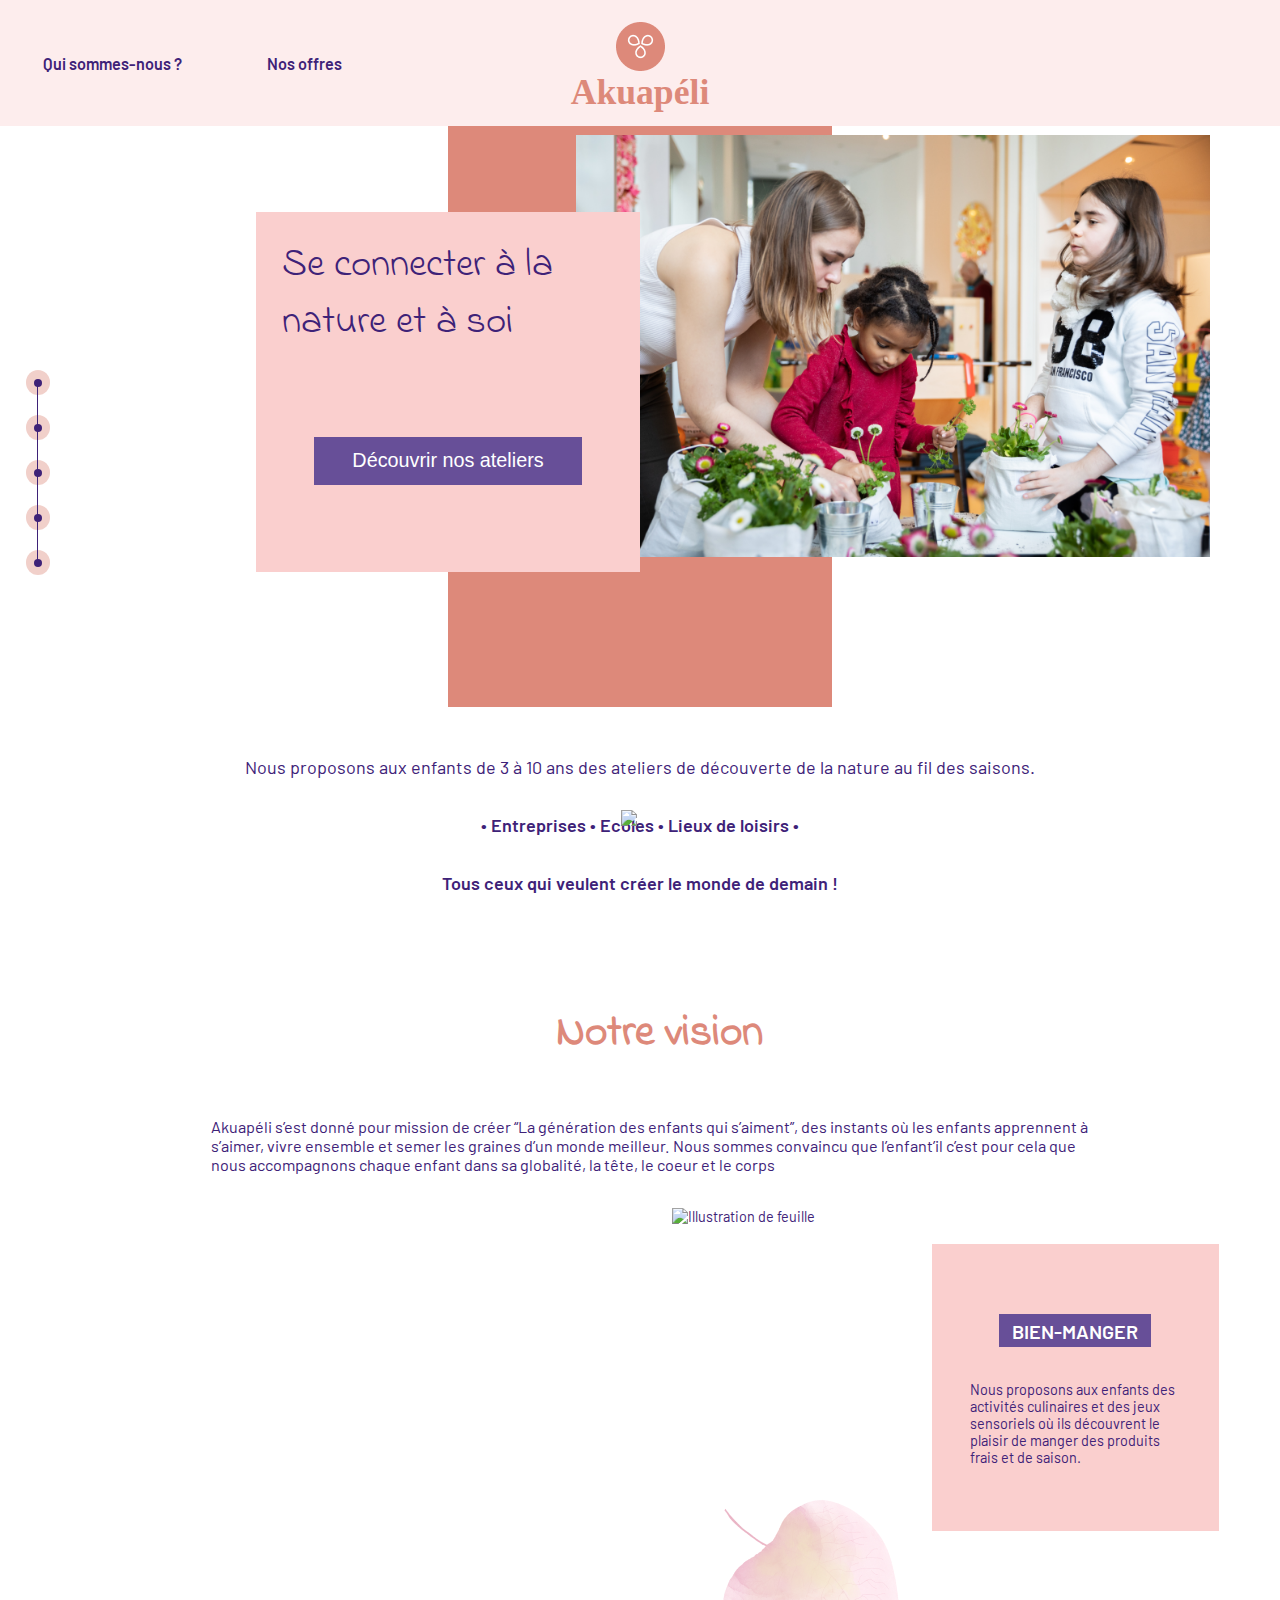
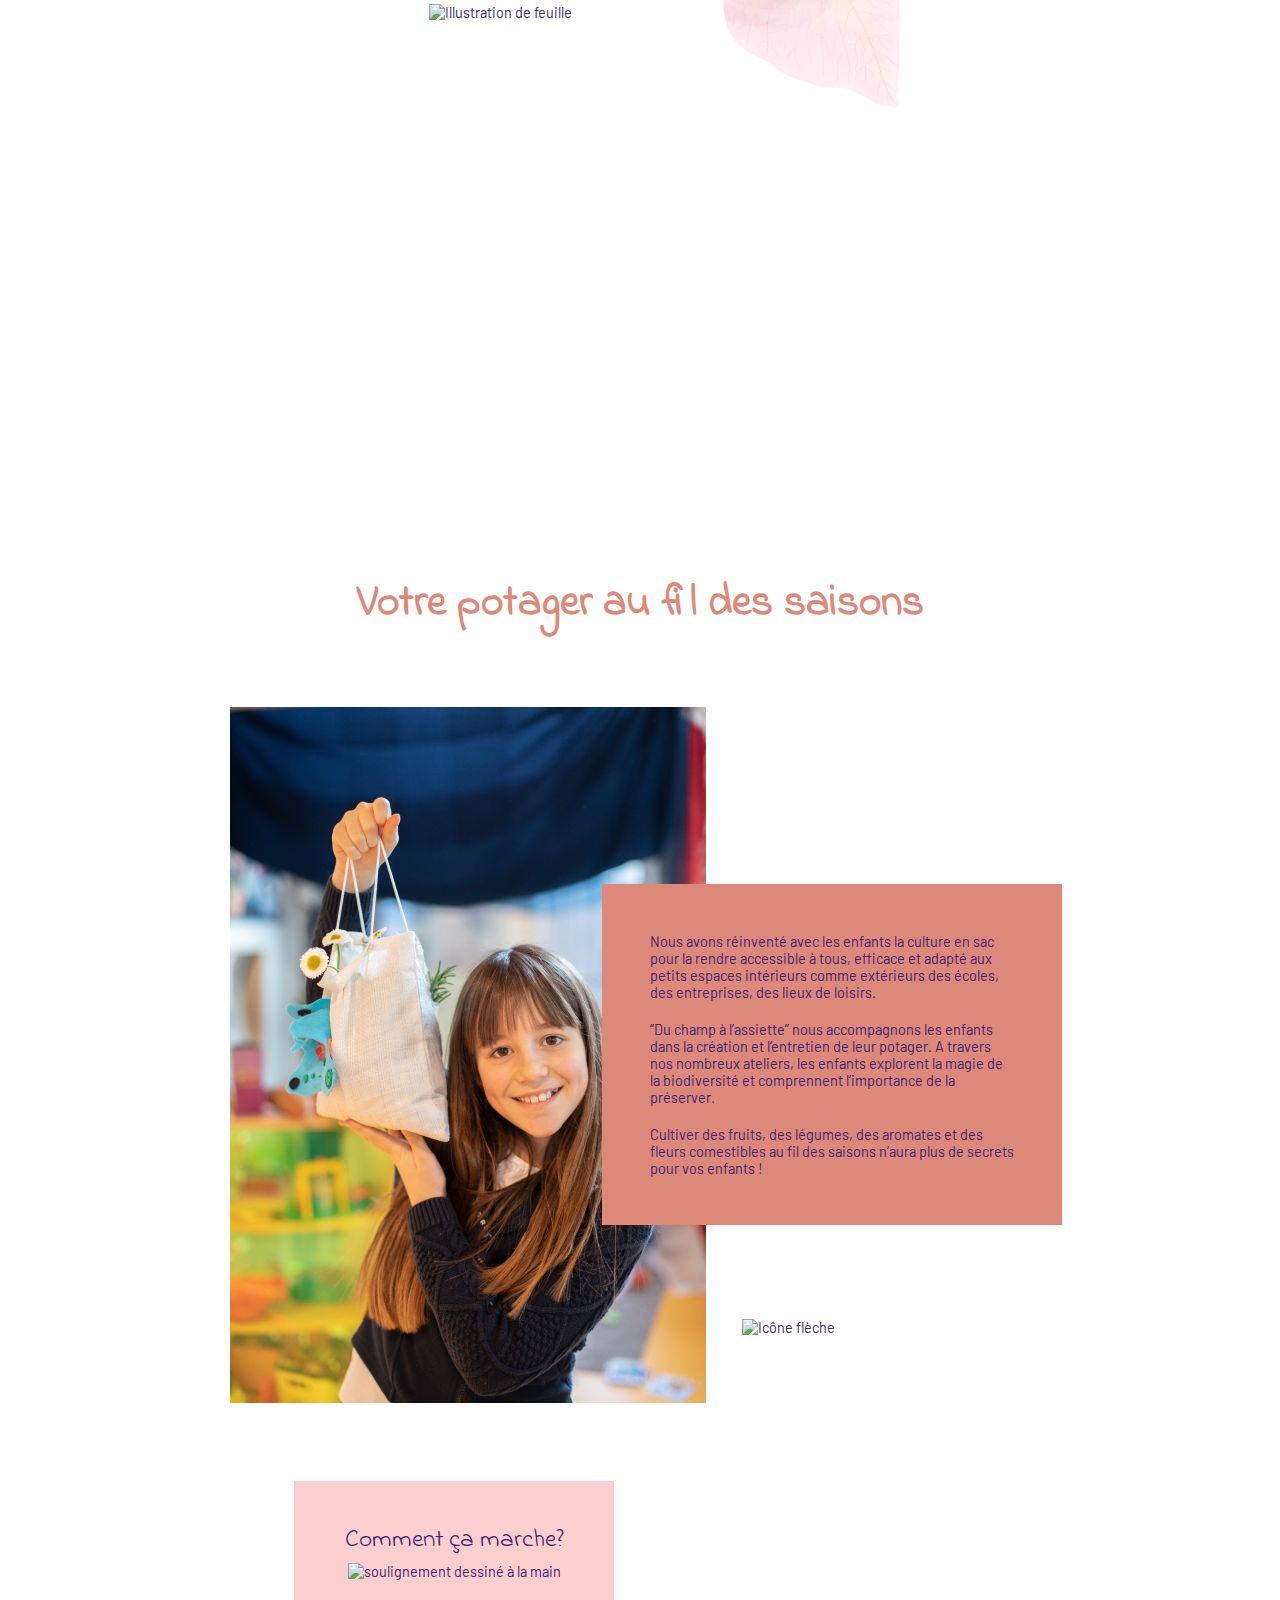
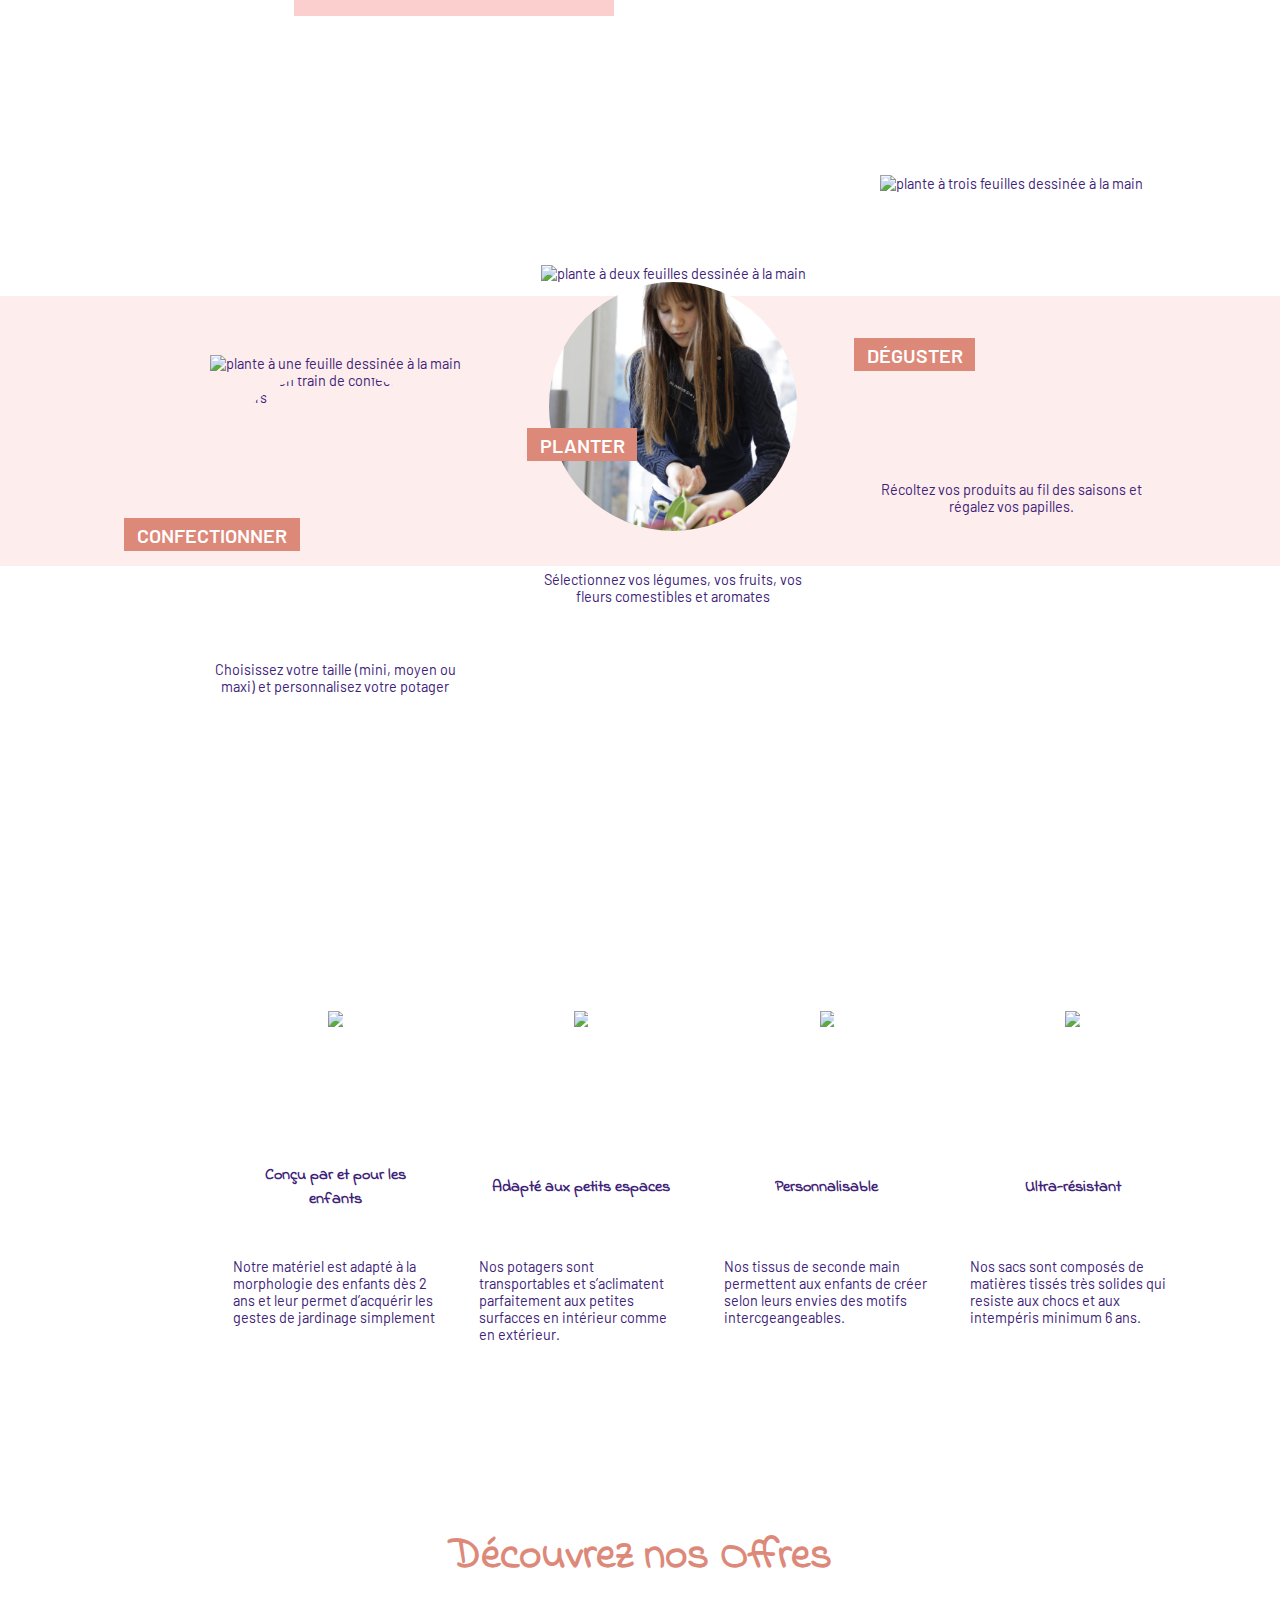
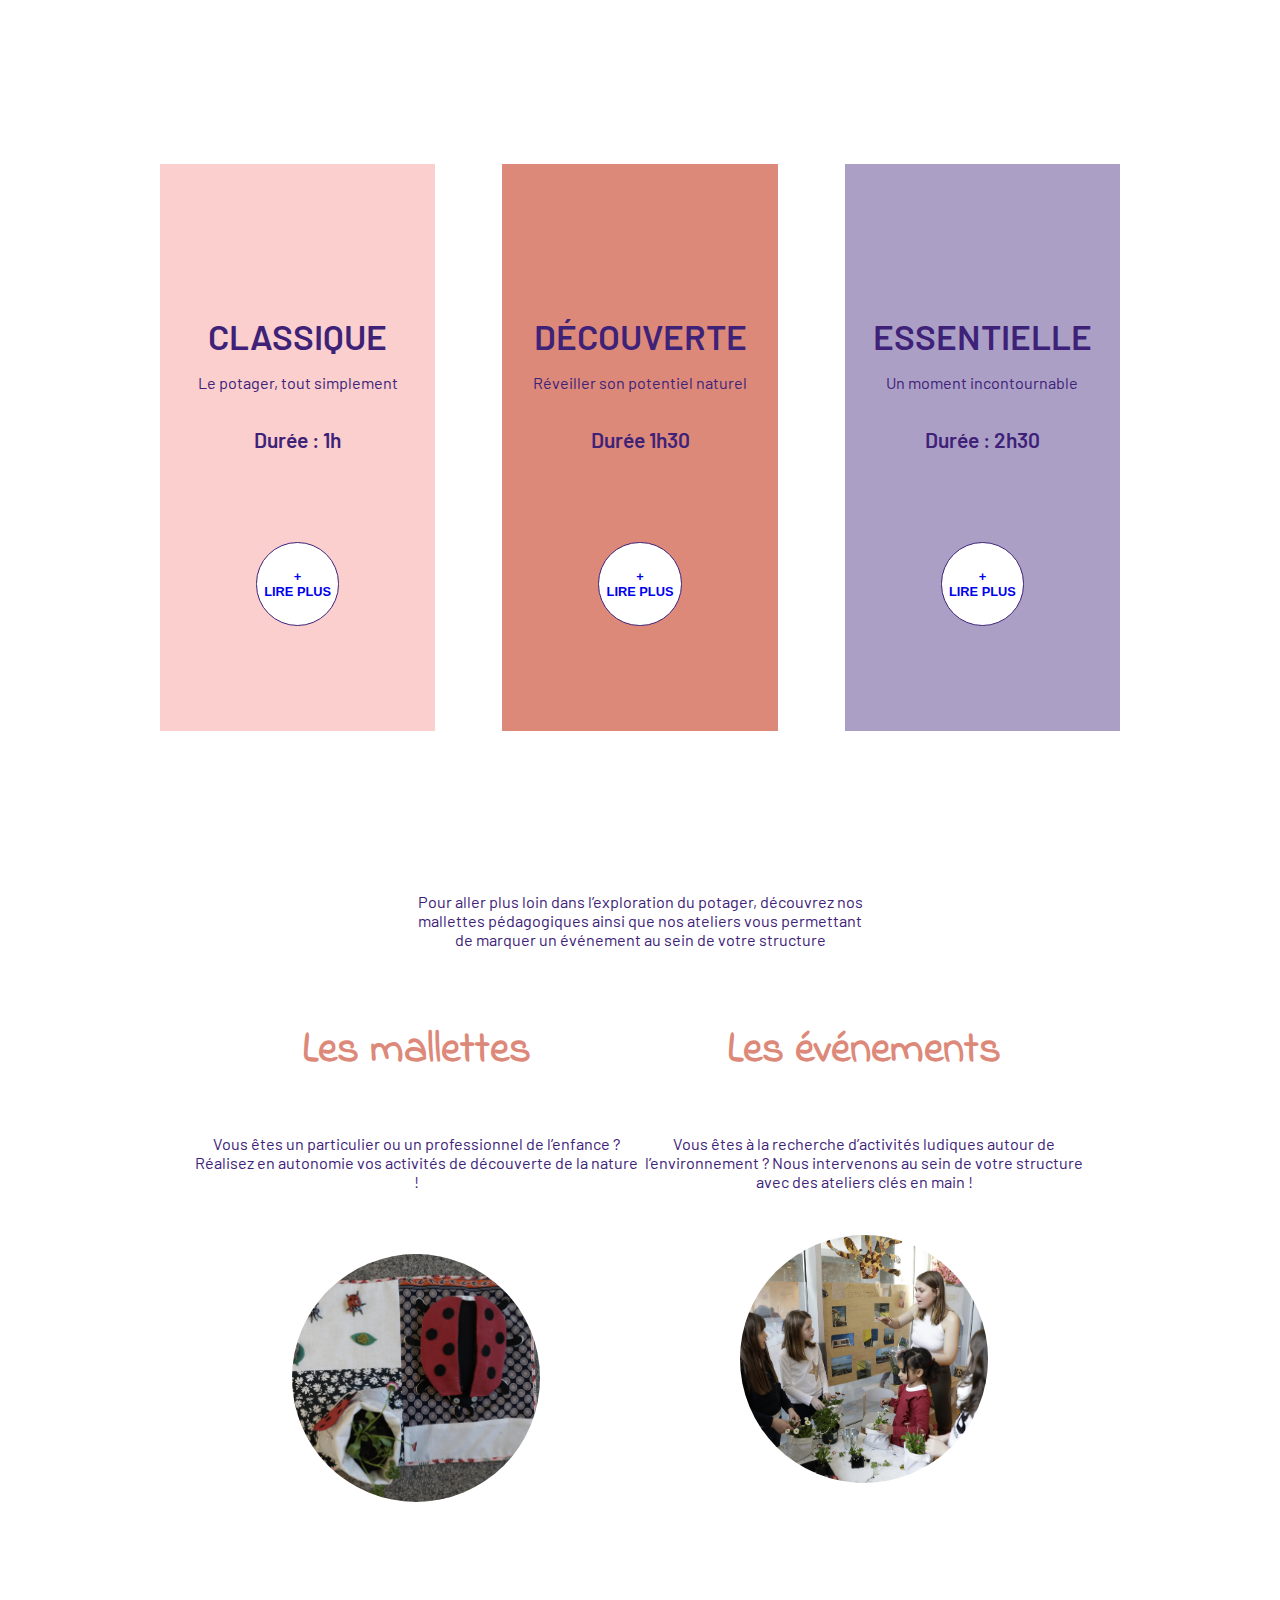
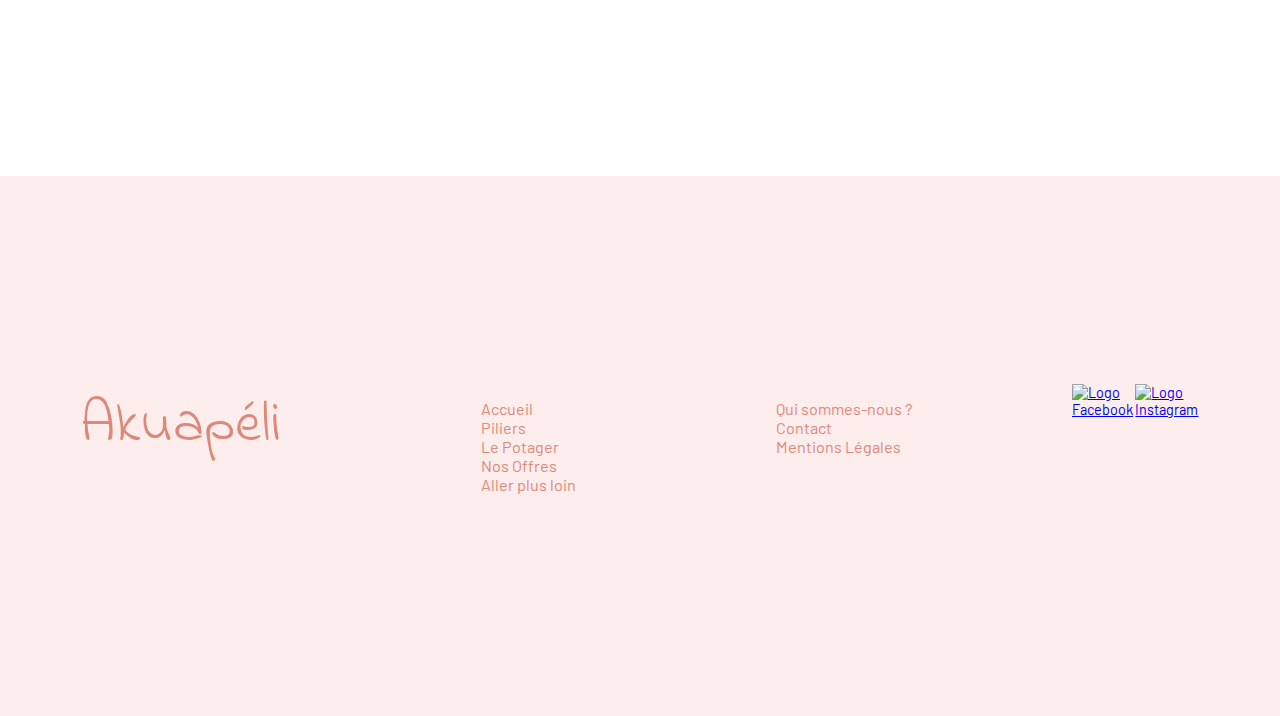
==== index.html @ 9d439585 "Merge branch 'Developpement' of https://github.com/Julie-Brun/Project-Akuapeli into Developpement" ====
<!DOCTYPE html>
<html lang="fr">

<head>
    <meta charset="UTF-8">
    <meta name="viewport" content="width=device-width, initial-scale=1.0">
    <meta http-equiv="X-UA-Compatible" content="ie=edge">
    <link rel="stylesheet" href="public/css/OnePage.css">
    <link rel="stylesheet" href="public/css/Commun.css">
    <link href="https://fonts.googleapis.com/css?family=Barlow:400,400i,500,600,700&display=swap" rel="stylesheet">
    <link href="https://fonts.googleapis.com/css?family=Indie+Flower&display=swap" rel="stylesheet">
    <link href="https://fonts.googleapis.com/css?family=Schoolbell&display=swap" rel="stylesheet">
    <script src="https://ajax.googleapis.com/ajax/libs/jquery/3.4.1/jquery.min.js"></script>
    <script src="public/js/OnePage.js"></script>
    <title>Akuapéli</title>
</head>

<body>


    <!-- SideBar Smartphone-->

    <section id="menuSideBar">
            <img id="burgerSideBar" src="public/img/menu2.png" alt="Menu Burger">
            <nav id="navBurger">
                <a href="QuiSommesNous.html">Qui sommes-nous ?</a>
                <a href="Offres.html">Nos offres</a>
                <!-- <a href="#">Les mallettes</a>
                <a href="#">Les événements</a> -->
            </nav>
    </section>

    <!-- Header Visisble -->

    <header id="headerContainer">
        
        <img id="burgerMenu" src="public/img/menu2.png" alt="Menu Burger">

        <div class="headerSection">
            <a id="lienQuiSommesNous" href="QuiSommesNous.html">Qui sommes-nous ?</a>
            <a id="lienOffres" href="Offres.html">Nos offres</a>
        </div>

        <a id="logo" href="index.html">
            <img id="imageLogo" src="./ressources/images/LogoProvisoire.png" alt="Logo Akuapéli">
            <h1>Akuapéli</h1>
        </a>

        <div class="headerSection">
            <!-- <a id="lienMalettes" class="coming" href="#">Les mallettes</a> -->
            <!-- <a id="lienEvenements" class="coming" href="#">Les évènements</a> -->
        </div>
    </header>

    <!-- Timeline -->

    <nav id="timeline">
        <div class="timelineContainer">
            <a id="section1" class="timelineDot" href="#accueil">
                <span class="centerDot"></span>
            </a>
            <div class="timelineContent">
                <p class="pContent">Akuapéli</p>
            </div>
        </div>
        <div class="timelineContainer">
            <a id="section2" class="timelineDot" href="#piliersSection">
                <span class="centerDot"></span>
            </a>
            <div class="timelineContent">
                <p class="pContent">Notre Vision</p>
            </div>
        </div>
        <div class="timelineContainer">
            <a id="section3" class="timelineDot" href="#potagers">
                <span class="centerDot"></span>
            </a>
            <div class="timelineContent">
                <p class="pContent">Les Potagers</p>
            </div>
        </div>
        <div class="timelineContainer">
            <a id="section4" class="timelineDot" href="#formules">
                <span class="centerDot"></span>
            </a>
            <div class="timelineContent">
                <p class="pContent">Nos Offres</p>
            </div>
        </div>
        <div class="timelineContainer">
            <a id="section5" class="timelineDot" href="#supplement">
                <span class="centerDot"></span>
            </a>
            <div class="timelineContent">
                <p class="pContent">En plus</p>
            </div>
        </div>
    </nav>

    <!-- Scrolldown -->

    <div id="scrolldown">
        <img class="animated infinite pulse slow" src="public/img/down-arrow.png">
    </div>

    <main>

        <!-- Section Accueil -->

        <section id="accueil" class="target">
            <div id="containerPrincipal">
                <div id="boxInfo">
                    <h2>Se connecter à la nature et à soi</h2>
                    <button id="boutonViolet">Découvrir nos ateliers</button>
                </div>
                <div id="blocCouleur"></div>
                <div id="blocPhotoAccueil">
                    <img src="public/img/Accueil.png" alt="Photo d'un atelier avec des enfants">
                </div>
            </div>
            <div id="containerTexte">
                <p>Nous proposons aux enfants de 3 à 10 ans des ateliers de découverte
                    de la nature au fil des saisons.</p>
                <p id="lieux"> • Entreprises • Ecoles • Lieux de loisirs •</p>
                <p id="sentence">Tous ceux qui veulent créer le monde de demain !</p>
            </div>
        </section>

        <!-- Section Les piliers -->

        <section id="piliersSection" class="target">

            <h2> Notre vision</h2>
            <div id="piliersTexte">
                <p>Akuapéli s’est donné pour mission de créer “La génération des enfants qui s’aiment”, des instants où les enfants apprennent à s’aimer, vivre ensemble et semer les graines d’un monde meilleur. Nous sommes convaincu que l’enfant’il c’est pour cela que nous accompagnons chaque enfant dans sa globalité, la tête, le coeur et le corps</p>
            </div>
            <div id="piliersContainer">
                <div id="leftDiv">
                    <div id="explication-bienEtre">
                        <h3>Bien-être</h3>
                        <p>Nous accompagnons chaque enfant à mobiliser ses propres ressources de bien-être
                            à travers la pratique de la philosophie
                            et de la méditation ainsi que par la découverte des émotions.</p>
                    </div>
                    <div id="explication-biodiversité">
                        <h3>Biodiversité</h3>
                        <p>Nous invitons les enfants à devenir les ambassadeurs de la nature en ville;
                            à l’échelle de leur famille, de leur école ou de leur quartier
                            en créant des projets où ils explorent, comprennent et prennent soin du monde vivant.</p>
                    </div>
                </div>

                <div id="centerDiv">
                    <img id="bienManger" src="public/img/leaf bien-manger.png" alt="Illustration de feuille">
                    <img id="bienMangerLight" src="public/img/leaf bien-manger light.png" alt="Illustration de feuille">
                    <img id="bienEtre" src="public/img/leaf bien-être.png" alt="Illustration de feuille">
                    <img id="bienEtreLight" src="public/img/leaf bien-être light.png" alt="Illustration de feuille">
                    <img id="bio" src="public/img/leaf biodiversite.png" alt="Illustration de feuille">
                    <img id="bioLight" src="public/img/biodiversiteLight.png" alt="Illustration de feuille">
                </div>

                <div id="rightDiv">
                    <div id="explication-bienManger">
                        <h3>Bien-manger</h3>
                        <p>Nous proposons aux enfants des activités culinaires
                            et des jeux sensoriels où ils découvrent le plaisir
                            de manger des produits frais et de saison.</p>
                    </div>
                </div>
            </div>

            <!-- Section Piliers Responsive  -->

            <div id="piliersContainerResponsive">
                <div id="bienEtreResponsive">
                    <div class="leafContainer">
                        <img id="image-bienEtreResponsive" src="public/img/leaf-droite.png"
                            alt="Illustration de feuille">
                        <img id="image-bienEtreLightResponsive" src="public/img/leaf-droite-light.png"
                            alt="Illustration de feuille">
                    </div>
                    <div class="explicationPiliers">
                        <h3>Bien-être</h3>
                        <p>Nous accompagnons chaque enfant à mobiliser ses propres ressources de bien-être
                            à travers la pratique de la philosophie
                            et de la méditation ainsi que par la découverte des émotions.</p>
                    </div>
                </div>
                <div id="bienMangerResponsive">
                    <div class="explicationPiliers">
                        <h3>Bien-manger</h3>
                        <p>Nous proposons aux enfants des activités culinaires
                            et des jeux sensoriels où ils découvrent le plaisir
                            de manger des produits frais et de saison.</p>
                    </div>
                    <div class="leafContainer">
                        <img id="image-bienMangerResponsive" src="public/img/leaf-gauche.png"
                            alt="Illustration de feuille">
                        <img id="image-bienMangerLightResponsive" src="public/img/leaf-gauche-light.png"
                            alt="Illustration de feuille">
                    </div>
                </div>
                <div id="biodiversiteResponsive">
                    <div class="leafContainer">
                        <img id="image-bioResponsive" src="public/img/leaf-droite.png" alt="Illustration de feuille">
                        <img id="image-bioLightResponsive" src="public/img/leaf-droite-light.png"
                            alt="Illustration de feuille">
                    </div>
                    <div class="explicationPiliers">
                        <h3>Biodiversité</h3>
                        <p>Nous invitons les enfants à devenir les ambassadeurs de la nature en ville;
                            à l’échelle de leur famille, de leur école ou de leur quartier
                            en créant des projets où ils explorent, comprennent et prennent soin du monde vivant.</p>
                    </div>
                </div>
            </div>
        </section>

        <!-- Section Potagers -->

        <section id="potagers" class="target">
            <section id="quoi">
            <h2>Votre potager au fil des saisons</h2>
            <div id="potagersContent">
                <div class="potagersBox">
                    <img src="public/img/enfants&potagers.png" alt="enfants au potager" id="enfantsaupotager">
                    <div id="potagersText">
                        <p>Nous avons réinventé avec les enfants la culture en sac pour la rendre accessible à tous, efficace et adapté aux petits espaces intérieurs comme extérieurs des écoles, des entreprises, des lieux de loisirs.</p>
                        <p>“Du champ à l’assiette” nous accompagnons les enfants dans la création et l’entretien de leur potager.  A travers nos nombreux ateliers, les enfants explorent la magie de la biodiversité et comprennent l’importance de la préserver.</p>
                        <p>Cultiver des fruits, des légumes, des aromates et des fleurs comestibles au fil des saisons n’aura plus de secrets pour vos enfants !</p>
                    </div>
                </div>
                <div class="potagersBox" id="potagersBoxSize">
                    <div class="questionBox" id="commentBox">
                        <p>Comment ça marche?</p>
                        <img src="public/img/gribouillis.png" alt="soulignement dessiné à la main" id="gribouillis">
                    </div>
                    <img src="public/img/flèche.png" id="potagersArrow" alt="Icône flèche">
                </div>
            </div>
        </section>

        <!-- Section Potagers - Comment ça marche? -->

        <section id="comment">
            <div id="pinkBlock"></div>
            <div id="commentçamarche">
                <div class="commentStep" id="step1">
                    <img src="public/img/Plante1.png" alt="plante à une feuille dessinée à la main" class="commentPlant"
                        id="plant1">
                    <h3>confectionner</h3>
                    <img src="public/img/confectionner.jpg" alt="enfants en train de confectionner les potagers"
                        class="commentImg">
                    <p>Choisissez votre taille (mini, moyen ou maxi) et personnalisez votre potager </p>
                </div>
                <div class="commentStep" id="step2">
                    <img src="public/img/Plante2.png" alt="plante à deux feuilles dessinée à la main"
                        class="commentPlant" id="plant2">
                    <h3>planter</h3>
                    <img src="public/img/planter2.jpg" alt="enfants en train de planter dans le potager"
                        class="commentImg">
                    <p>Sélectionnez vos légumes, vos fruits, vos fleurs comestibles et aromates</p>
                </div>
                <div class="commentStep" id="step3">
                    <img src="public/img/Plante3.png" alt="plante à trois feuilles dessinée à la main"
                        class="commentPlant" id="plant3">
                    <h3>déguster</h3>
                    <img src="public/img/deguster.jpg" alt="enfants" class="commentImg">
                    <p>Récoltez vos produits au fil des saisons et régalez vos papilles.</p>
                </div>
            </div>
        </section>

        <!-- Section Potagers - Icônes -->

        <section id="icones">
            <div id="iconeBloc">
            <div class="iconeBox">
                <div class="iconeImg">
                    <img src="public/img/enfantparent.png">
                </div>
                <div class="iconeTitle">
                    <h4>Conçu par et pour les enfants</h4>
                </div>
                <div class="iconeParagraph">
                    <p>Notre matériel est adapté à la morphologie des enfants dès 2 ans et leur permet d’acquérir les gestes de jardinage simplement</p>
                </div>
            </div>
            <div class="iconeBox">
                <div class="iconeImg">
                    <img src="public/img/adaptable.png">
                </div>
                <div class="iconeTitle" id="adapteIcone">
                    <h4>Adapté aux petits espaces</h4>
                </div>
                <div class="iconeParagraph">
                    <p> Nos potagers sont transportables et s’aclimatent parfaitement aux petites surfacces en intérieur comme en extérieur.</p>
                </div>
            </div>
                <div class="iconeBox">
                    <div class="iconeImg">
                        <img src="public/img/personnalisable.png">
                    </div>
                <div class="iconeTitle" id="personnalisableIcone">
                    <h4>Personnalisable</h4>
                </div>
                <div class="iconeParagraph">
                    <p>Nos tissus de seconde main permettent aux enfants de créer selon leurs envies des motifs intercgeangeables.</p>
                </div>
            </div>
            <div class="iconeBox">
                <div class="iconeImg">
                    <img src="public/img/transportable.png">
                </div>
                <div class="iconeTitle">
                    <h4>Ultra-résistant</h4>
                </div>
                <div class="iconeParagraph">
                    <p>Nos sacs sont composés de matières tissés très solides qui resiste aux chocs et aux intempéris minimum 6 ans.</p>
                </div>
            </div>
            </div>
        </section>
    </section>

        <!-- Section Formules -->


        <section id="formules" class="target">
            <h2 id="formulesTitle">Découvrez nos Offres</h2>   
            <div id="formulesBloc">
                <div id="offres">
                    <div id="classique">
                        <div class="formuleText">
                            <h3>Classique</h3>
                            <p>Le potager, tout simplement</p>
                            <p class="hour">Durée : 1h</p>
                        </div>
                        <button class="lirePlus">
                            <a href="Offres.html">
                                <p class="plus">+</p>
                                <p>LIRE PLUS</p>
                            </a>
                        </button>
                    </div>
                    <div id="decouverte">
                        <div class="formuleText">
                            <h3>Découverte</h3>
                            <p>Réveiller son potentiel naturel</p>
                            <p class="hour">Durée 1h30</p>
                        </div>
                        <button class="lirePlus">
                            <a href="Offres.html#ancreDecouverte">
                                <p class="plus">+</p>
                                <p>LIRE PLUS</p>
                            </a>
                        </button>
                    </div>
                    <div id="essentielle">
                        <div class="formuleText">
                            <h3>Essentielle</h3>
                            <p>Un moment incontournable</p>
                            <p class="hour"> Durée : 2h30</p>
                        </div>
                        <button class="lirePlus">
                            <a href="Offres.html#ancreEssentielle">
                                <p class="plus">+</p>
                                <p>LIRE PLUS</p>
                            </a>
                        </button>
                    </div>
                </div>
            </div>
        </section>

        <!-- Section Suppléments -->

        <section id="supplement" class="target">
            <p class="supplementParagraph">Pour aller plus loin dans l’exploration du potager,
                découvrez nos mallettes pédagogiques ainsi que nos ateliers 
                vous permettant de marquer un événement au sein de votre structure</p>    
            <section id="sectionSupplement">      
                    <div id="containerMallette">
                        <h2>Les mallettes</h2>
                        <p class="supplementParagraph">Vous êtes un particulier ou un professionnel de l’enfance ? Réalisez en autonomie vos activités de découverte de la nature ! 
                        </br>
                        </br>
                        </p>
                        <div id="imageMallette">
                            <img src="public/img/Jeux.jpg" alt="Photographie d'enfants dans la nature">
                            <!-- <button class="lirePlus">
                                    <p class="plus">+</p>
                                    <p>LIRE PLUS</p>
                            </button> -->
                        </div>
                    </div>    
                    <div id="containerEvenements">
                        <h2>Les événements</h2>
                        <p class="supplementParagraph">Vous êtes à la recherche d’activités ludiques autour de l’environnement  ? 
                            Nous intervenons au sein de votre structure avec des ateliers clés en main !
                        </p>
                        <div id="imageEvenement">
                            <img src="public/img/Atelier.jpg" alt="Photographie d'enfants jouant avec une carte du monde">
                            <!-- <button class="lirePlus">
                                    <p class="plus">+</p>
                                    <p>LIRE PLUS</p>
                            </button> -->
                        </div>
                    </div>
            </section>
        </section>

    </main>

    <!-- Footer -->

    <footer id="footerContainer">
        <!-- <div id="newsletter">
            <p>Notre newsletter, pour suivre tous nos ateliers !</p>
            <form id="newsletterForm" action="#">
                <div id="input">
                    <input type="text" placeholder="Votre email">
                    <button id="boutonViolet">S'inscrire</button>
                </div>
                <div id="checkbox">
                    <input type="checkbox" name="#" id="conditions">
                    <label for="conditions">Notre newsletter, pour suivre tous nos ateliers !</label>
                </div>
            </form>
        </div> -->

        <div id="infosFooter">
            <p>Akuapéli</p>

            <ul id="arbo">
                <li><a href="#">Accueil</a></li>
                <li><a href="#">Piliers</a></li>
                <li><a href="#">Le Potager</a></li>
                <li><a href="#">Nos Offres</a></li>
                <li><a href="#">Aller plus loin</a></li>
            </ul>

            <ul id="etc">
                <!-- Changement -->
                <li><a href="QuiSommesNous.html">Qui sommes-nous ?</a></li>
                <li><a href="#">Contact</a></li>
                <li><a href="#">Mentions Légales</a></li>
            </ul>

            <div id="socialNetworks">
                <a href="#"><img src="public/img/FB.png" alt="Logo Facebook"></a>
                <a href="#"><img src="public/img/Insta.png" alt="Logo Instagram"></a>
            </div>
        </div>
    </footer>
    
</body>

</html>
---- public/css/OnePage.css ----
/* Timeline */

#timeline {
    width: 10%;
    height: 25%;
    position: fixed;
    top: 40%;
    left: 2%;
    z-index: 10;
}

#timeline::after {
    content: '';
    position: absolute;
    width: 1px;
    background: #3E2278;
    top: 10%;
    bottom: 10%;
    left: 9%;
    z-index: 5;
}

#timeline .timelineContainer {
    position: relative;
    background-color: inherit;
    width: 100%;
    height: 20%;
    display: flex;
    justify-content: center;
    align-items: center;
}

#timeline .timelineContainer .timelineDot {
    width: 25px;
    height: 25px;
    display: flex;
    justify-content: center;
    align-items: center;
    background: rgb(221, 137, 122, 0.4);
    transition: background 0.5s ease;
    box-shadow: #ffffff 0px 0px 0px 2px;
    border-radius: 50%;
    z-index: 2;
    cursor: pointer;
}

#timeline .timelineContainer .timelineDot:hover {
    background: rgba(221, 137, 122, 1);
    transition: background 0.5s ease;
}

#timeline .timelineContainer .timelineDot.activeDot {
    background: rgba(221, 137, 122, 1);
}

#timeline .timelineContainer .timelineDot .centerDot {
    width: 8px;
    height: 8px;
    background: #3E2278;
    border-radius: 50%;
    z-index: 3;
}

#timeline .timelineContainer .timelineContent {
    width: 75%;
    height: 50%;
    display: flex;
    justify-content: flex-start;
    align-items: center;
    font-weight: 500;
    padding: 0 0 0 7%;
    margin: 0;
}

#timeline .timelineContainer .timelineContent .pContent {
    font-size: 0.8em;
    opacity: 0;
    transition: opacity 0.3s ease;
    text-shadow: 1px 1px 0px rgba(255, 255, 255, 1)
}

#timeline .timelineContainer .timelineContent .pContent.activeContent {
    opacity: 1;
    transition: opacity 0.3s ease;
    text-shadow: 1px 1px 0px rgba(255, 255, 255, 1)
}

#timeline .timelineContainer .timelineContent .pContent.stayContent {
    opacity: 1;
    text-shadow: 1px 1px 0px rgba(255, 255, 255, 1)
}

/* Responsive Timeline */

@media screen and (max-width: 1024px){
    #timeline::after {
        left: 8%;
    }
}

@media screen and (max-width: 768px){
    #timeline::after {
        left: 8%;
    }
}

@media screen and (max-width: 414px){
    #timeline {
        display: none;
    }
}

@media screen and (max-width: 320px){
    #timeline {
        display: none;
    }
}

/* Scrolldown */

#scrolldown{
    display: flex;
    flex-direction: column;
    justify-content: center;
    align-items: center;
    position: fixed;
    z-index: 14; 
    top: 90vh;
    opacity: 1;
    transition: opacity 1s;
}

#scrolldown img{
    width: 3vw;
    height: 3w;
}

@-webkit-keyframes pulse {
    from {
    -webkit-transform: scale3d(1, 1, 1);
    transform: scale3d(1, 1, 1);
    }

    50% {
    -webkit-transform: scale3d(1.05, 1.05, 1.05);
    transform: scale3d(1.05, 1.05, 1.05);
    }

    to {
    -webkit-transform: scale3d(1, 1, 1);
    transform: scale3d(1, 1, 1);
    }
}

@keyframes pulse {
    from {
    -webkit-transform: scale3d(1, 1, 1);
    transform: scale3d(1, 1, 1);
    }

    50% {
    -webkit-transform: scale3d(1.05, 1.05, 1.05);
    transform: scale3d(1.05, 1.05, 1.05);
    }

    to {
    -webkit-transform: scale3d(1, 1, 1);
    transform: scale3d(1, 1, 1);
    }
}

.pulse {
    -webkit-animation-name: pulse;
    animation-name: pulse;
}

.animated {
    -webkit-animation-duration: 1s;
    animation-duration: 1s;
    -webkit-animation-fill-mode: both;
    animation-fill-mode: both;
}

.animated.slow {
    -webkit-animation-duration: 2s;
    animation-duration: 2s;
}

.animated.infinite {
    -webkit-animation-iteration-count: infinite;
    animation-iteration-count: infinite;
}

@media screen and (max-width: 414px){
    #scrolldown {
        display: none;
    }
}

/* Partie Accueil */

#accueil{
    width: 100%;
    display: flex;
    flex-direction: column;
    align-items: center;
}

#containerPrincipal{
    width: 100%;
    min-height: 70vh;
    display: flex;
    justify-content: center;
    position: relative;
    margin: 24vh 0 0 0;
}

#blocCouleur{
    background-color: #DD897A;
    width: 30vw;
    height: 70vh;
    position: absolute;
    top: -3.5vh;
}

#blocPhotoAccueil{
    position: absolute;
    left: 45vw;
}

#blocPhotoAccueil img{
    z-index: 1;
    width: 100%;
    height:100%;
    object-fit: cover;
}

#boxInfo{
    width: 30vw;
    height: 40vh;
    display: flex;
    flex-direction: column;
    align-items: center;
    background-color: #FACFCE; 
    position: absolute;
    right: 50vw;
    top: 11.5vh;
    z-index: 2;
}

#boxInfo h2{
    color: #3E2278;
    font-weight: 500;
    padding: 2vw;
    font-size: 3em;
}

#boxInfo #boutonViolet{
    font-size: 1.375em;
}

#containerTexte{
    display: flex;
    flex-direction: column;
    align-items: center;
    font-size: 1.25em; 
}

#containerTexte #lieux{
    font-weight: 600;
}

#containerTexte #sentence{
    font-weight: 600;
}

/* Responsive Partie Accueil */

@media screen and (max-width: 1366px){

    #containerPrincipal{
        margin-top: 12vh;
    }

    #blocPhotoAccueil{
        top: 3.5vh;
    }

    #blocPhotoAccueil img{
        width: 90%;
        height:90%;
    }

    #boxInfo #boutonViolet{
        position: absolute;
        top: 25vh;
    }
}

@media screen and (max-width: 1280px){

    #boxInfo h2{
        font-size: 2.7em;
    }

    #blocPhotoAccueil{
        top: 3vh;
    }
}

@media screen and (max-width: 1024px){

    #containerPrincipal{
        min-height: 35vh;
        margin-top: 28vh;
    }

    #blocCouleur{
        background-color: #DD897A;
        width: 100%;
        height: 30vh;
    }

    #boxInfo{
        width: 42vw;
        height: 18vh;
        right: 30vw;
        top: 14vh;
    }

    #boxInfo h2{
        margin-left: 4vw;
        font-size: 3.5em; 
    }

    #blocPhotoAccueil{
        left: 17vw;
        top: -12vh;
    }

    #boxInfo #boutonViolet{
        position: absolute;
        top: 12vh;
        font-size: 2em; 
    }

    #containerTexte{
        font-size: 1.7em; 
    }
}

@media screen and (max-width: 768px){
    #blocPhotoAccueil{
        left: 16vw; 
    }

    #blocPhotoAccueil img{
        width: 80%;
        height:80%;
    }
}

@media screen and (max-width: 414px){
    
    #boxInfo{
        width: 50vw;
        height: 20vh;
        right: 26vw;
        top: 14vh;
    }

    #blocPhotoAccueil img{
        width: 90%;
        height: 90%;
    }

    #blocPhotoAccueil{
        left: 10vw; 
        top: -10vh;
    }

    #boxInfo h2{
        font-size: 5em; 
    }

    #boxInfo #boutonViolet{
        top: 13vh; 
        padding: 2vw;
        font-size: 3em; 
    }

    #containerTexte{
        font-size: 3em; 
        margin-top: 2vw; 
        text-align: center; 
        padding: 1vw; 
    }
}

@media screen and (max-width: 320px){
    #boxInfo{
        width: 60vw;
        height: 25vh;
        right: 20vw;
        top: 14vh;
    }

    #blocPhotoAccueil{ 
        left: 10vw; 
    }

    #boxInfo h2{
        font-size: 6em; 
    }

    #boxInfo #boutonViolet{
        top: 15vh; 
        padding: 2vw;
        font-size: 4em; 
    }

    #containerTexte{
        font-size: 3.5em; 
        margin-top: 10vw; 
    }
}

  /* Section Piliers */

#piliersSection{
    width: 100%;
    height: 100vh;
    display: flex; 
    flex-direction: column;
    align-items: center;
    margin: 10vh 0 12vh 3vw; 
}

#piliersSection h2{
    margin-bottom: 4vh;
}

#piliersTexte{
    width: 70%;
    margin-bottom: 5vh;
    font-size: 1.125em;
}

#piliersContainer{
    width: 100%;
    display: flex;  
}

#piliersContainerResponsive{
    display: none;
}

#leftDiv{
    width: 33%;
    display: flex;
    flex-direction: column;
    align-items: flex-end;
    justify-content: space-between;
    position: relative;
}

#centerDiv{
    width: 33%;
    position: relative;
}


#bienManger{
    position: absolute; 
    left: 18vw;
    top: -3vh; 
}

#bienEtre{
    display: none;
    position: absolute; 
    bottom: -11vh; 
    left: -1vw;
}

#bio{
    display: none;
    position: absolute; 
    left: 18vw;
    top: 22vh; 
}

#bienMangerLight{
    display: none;
    position: absolute; 
    left: 18vw;
    top: -3vh;
}

#bienEtreLight{
    display: flex;
    position: absolute; 
    bottom: -11vh; 
    left: -1vw;
}

#bioLight{
    display: flex;
    position: absolute; 
    left: 18vw;
    top: 22vh; 
}

#rightDiv{
    width: 33%;
    display: flex;
    flex-direction: column;
    align-items: center;
    margin-top: 1vh;
}

#explication-bienEtre, #explication-biodiversité, #explication-bienManger{
    width: 210px; 
    height: 210px; 
    display: flex; 
    flex-direction: column;
    align-items: center;
    justify-content: center; 
    background-color: #FACFCE;
    font-size: 1em;
    padding: 3vw; 
}

#explication-bienEtre{
    opacity: 0; 
}

#explication-biodiversité{
    opacity: 0; 
}

#explication-bienManger{
    opacity: 1; 
}

#leftDiv #explication-biodiversité{
    position: absolute; 
    top: 47vh; 
    left: 32vw;
}

#piliersContainer h3{
    background-color: #674F98;
    color: #ffffff;
    padding: 0.5vh 1vw 0.5vh 1vw;
    font-size: 1.37em ;
    font-weight: 600;
    text-transform: uppercase;
}

/* Responsive Partie Piliers */

@media screen and (max-width: 1366px){
    #piliersSection{
        margin-bottom: 20vh;
        /* margin-left: 5vw; */
    }

    #bienEtre{
        bottom: -13vh; 
    }

    #bienEtreLight{
        bottom: -13vh; 
    }
}

@media screen and (max-width: 1280px){
    #piliersSection{
        margin-bottom: 22vh;
    }

    #bienManger{
        top: -3vh;
    }

    #bienEtre{
        bottom: -10vh;  
    }

    #bio{
        top: 23vh; 
    }

    #bienMangerLight{
        top: -3vh;
    }

    #bienEtreLight{
        bottom: -10vh; 
    }

    #bioLight{
        top: 23vh; 
    }
}

@media screen and (max-width: 1024px){
    #piliersSection{
        margin: 7vh 0 3vh 0; 
    }

    #piliersSection h2{
        font-size: 4em;
    }

    #piliersTexte{
        width: 100%;
        background-color: hsl(0, 80%, 98%);
    }

    #piliersTexte p{
        margin: 5vw;
        font-size: 1.5em; 
    }

    #piliersContainer{
        display: none;
    }

    #piliersContainerResponsive{
        display:flex;
        flex-direction: column;
    }

    #bienEtreResponsive, #bienMangerResponsive, #biodiversiteResponsive{
        display: flex;
        width: 100%;
        margin-bottom: 10vw;
    }

    .explicationPiliers{
        width: 50%;
        background-color: #FACFCE;
        display:flex;
        flex-direction: column;
        align-items: center;
        padding: 5vw;
    }

    .explicationPiliers p {
        font-size: 1.4em;
    }

    .explicationPiliers h3{
        background-color: #DD897A;
        color: #ffffff;
        text-transform: uppercase;
        padding: 1vw;
        font-size: 2em; 
    }

    .leafContainer{
        width: 50%;
        display:flex;
        justify-content: center;
    }

    #image-bienEtreLightResponsive, #image-bienMangerLightResponsive, #image-bioLightResponsive{
        display: none; 
    }
}

@media screen and (max-width: 768px){
    #piliersSection{
        margin: 7vh 0 25vh 0; 
    }

    .explicationPiliers p{
        font-size: 1.7em; 
    }
}

@media screen and (max-width: 414px){
    #piliersSection h2{
        font-size: 6em; 
    }

    #piliersTexte p{
        font-size: 2.5em; 
    }

    .leafContainer img{
        width: 45vw; 
        object-fit: cover; 
    }

    #bienEtreResponsive, #bienMangerResponsive, #biodiversiteResponsive{
        height: 25vh; 
    }

    .explicationPiliers{
        font-size: 1.5em; 
    }
}

@media screen and (max-width: 320px){
    #piliersSection{
        margin: 7vh 0 35vh 0; 
    } 

    #piliersTexte p{
        font-size: 3em; 
    }

    .explicationPiliers{
        font-size: 1.7em; 
    }

    #bienEtreResponsive, #bienMangerResponsive, #biodiversiteResponsive{
        height: 28vh; 
    }
}

/* Section Potagers */

#quoi{
    width: 100%;
    display: flex;
    flex-direction: column;
    align-items: center;
    margin-top: 8vh; 
}

#potagersContent{
    width: 80%;
    display: flex;
    flex-direction: column; 
    position: relative;
    margin-top: 4vh;
}

.potagersBox{
    display: flex;
    justify-content: flex-start;
    align-items: center;
}

#potagersBoxSize{
    height: 15vw;
}

#enfantsaupotager{
    margin-left: 8vw; 
}

#potagersText{
    width: 30vw;
    background: #DD897A;
    display: flex;
    flex-direction: column;
    align-items: center;
    justify-content: center;
    padding: 3vw;
    position: absolute;
    margin-left: 35vw;
}

#potagersText p{
    margin: 10px;
}

#commentBox{
    margin-left: 11vw; 
    margin-top: 8vh; 
}

#potagersArrow{
    position: absolute;
    left: 48vw;
    top: 60vh;
}

#potagersArrowRes{
    display: none;
    position: absolute;
    left: 48vw;
    top: 60vh;
}

/* Responsive section Potagers */

@media screen and (max-width: 1366px){
    #potagersText{
        margin-left: 37vw;
    }

    #potagersArrow{
        top: 65vh; 
    }
}

@media screen and (max-width: 1280px){
    #potagersArrow{
        top: 68vh;
    }

    #commentBox{
        margin-left: 13vw; 
        margin-top: 11vh;
    }
}

@media screen and (max-width: 1024px){
    #potagers h2{
        font-size: 4em;
    }

    .potagersBox{
        display: flex;
        flex-direction: column;
        justify-content: center;
    }

    #potagersBoxSize{
        height: auto;
    }

    #enfantsaupotager{
        margin-left: 0vw; 
        width: 50vw;
        height: 50vw;
        object-fit: cover;
    }

    #potagersText{
        width: 48vw;
        margin-left: 12vw;
        margin-top: 29vw;
    }

    #potagersText p{
        font-size: 1.4em;
    }

    #potagersArrow{
        top: 54vh; 
    }

    #commentBox{
        height: 8vh;
        width: 45%; 
        margin-left: -26vw; 
        margin-top: 30vh;
    }

    #commentBox p{ 
        font-size: 2em;
    }
}

@media screen and (max-width: 768px){

    #enfantsaupotager{
        width: 60vw;
        height: 60vw;
    }

    #potagersText{
        width: 50vw;
        margin-left: 15vw;
        margin-top: 38vw;
    }

    #potagersText p{
        font-size: 1.7em;
    }

    #commentBox{
        margin-top: 36vh;
    }

    #commentBox p {
        font-size: 2.5em;
    }

    #gribouillis{
        width: 20vw;
    }

    #potagersArrow{
        width: 20vw;
        height: 20vw;
        top: 68vh; 
    }
}

@media screen and (max-width: 414px){
    #potagers h2{
        font-size: 6em;
    }

    #potagers{
        width: 100%;
    }

    #potagersText p{
        font-size: 3em; 
        padding: 1vw; 
    }

    #potagersText{
        margin-left: 0vw;
        margin-top: 90vw;
        width: 100vw;
        padding: 5vw;
    }

    #potagersArrow{
        display: none;
    }

    #commentBox{
        padding: 5vw;
        margin-left: 6vw;
        margin-top: 60vh;
        width: 70%;
    }

    #commentBox p {
        font-size: 5em;
        margin: 0;
    }

    #gribouillis{
        width: 40vw;
    }

    #enfantsaupotager{
        width: 80vw;
        height: 80vw;
    }
}

@media screen and (max-width: 320px){
    #potagers h2{
        font-size: 6.5em;
    }

    #potagersText p{
        font-size: 3.5em;
    }

    #potagersText{
        margin-left: 0vw;
        margin-top: 110vw;
        width: 100vw;
        padding: 5vw;
    }

    #enfantsaupotager{
        width: 80vw; 
        height: 80vw; 
    }

    #commentBox{
        margin-top: 75vh;
        width: 80%;
    }

    #commentBox p {
        font-size: 6em;
        margin: 0;
    }

    #gribouillis{
        width: 50vw;
    }
}

/* Section Potagers - Comment ça marche? */

#comment{
    position: relative;
    width: 100%; 
}

#pinkBlock{
    background-color: #FDEDED;
    width: 100%;
    height: 30vh;
    position: absolute;
    top: 33.5vh;  
}

#commentçamarche{
    width: 80vw;
    height: 100vh;
    display: flex;
    margin-left: 13vw;
}

#commentçamarche .commentStep{
    height: 80vh;
    width: 33%;
    display: flex;
    flex-direction: column;
    align-items: center;
    justify-content: center;
    position: relative; 
}

#commentçamarche .commentStep h3{
    font-size: 1.37em;
    font-weight: 600;
    text-transform: uppercase;
    background-color: #DD897A;
    color: #ffffff;
    padding: 0.5vh 1vw 0.5vh 1vw; 
    position: absolute;
    right: 16vw;
}

#commentçamarche .commentStep .commentImg{
    border-radius: 50%;
    width: 19.4vw; 
    height: 19.4vw; 
    object-fit: cover; 
}

#commentçamarche .commentStep p{
    margin-top: 4vh;
    text-align: center;
    padding: 0.5vh 3vw;
}

#step1{
    align-self: flex-end;
}

#step2{
    align-self: center;
}

#step3{
    align-self: flex-start;
}

/* Section Potagers - Comment ça marche? Responsive */

@media screen and (max-width: 1024px){
    #commentçamarche{
        height: 60vh;
        margin-left: 8vw;
    }

    #commentçamarche .commentStep{
        height: 40vh;
        margin-left: 3vw;
    }

    #pinkBlock{
        height: 20vh;
        position: absolute;
        top: 20vh;   
    }

    #commentçamarche .commentStep .commentImg{
        width: 25vw; 
        height: 25vw; 
    }

    #commentçamarche .commentStep h3{
        font-size: 1.5em;
        padding: 1vw;
        right: 18vw;    
    }


    #commentçamarche #step1 h3{
        top: 17vh; 
    }

    #commentçamarche #step2 h3{
        top: 17vh; 
    }

    #commentçamarche #step3 h3{
        top: 18vh; 
    }

    #commentçamarche .commentStep p{
        margin-top: 1.5vh;
        font-size: 1.3em;
        padding: 0.5vh 1vw;
    }
}

@media screen and (max-width: 768px){
    #commentçamarche{
        height: 60vh;
        margin-left: 5vw;
    }

    #commentçamarche .commentStep .commentImg{
        width: 27vw; 
        height: 27vw; 
    }

    #pinkBlock{
        height: 22vh;
        top: 19vh;   
    }

    #commentçamarche .commentStep h3{
        font-size: 1.7em;   
    }

    #commentçamarche #step1 h3{
        top: 20vh; 
        right: 15vw;
    }

    #commentçamarche #step2 h3{
        top: 20vh; 
        right: 19vw;
    }

    #commentçamarche #step3 h3{
        top: 20vh; 
        right: 19vw;
    }

    #commentçamarche .commentStep p{
        font-size: 1.5em;
        padding: 0;
    }
}

@media screen and (max-width: 414px){
    #comment{
        margin-top: 10vh;
        height: 200vh; 
        display: flex; 
        flex-direction: column;
        align-items: center;
    }

    #commentçamarche{
        display: flex;
        width: 100%;
        height: 200vh;
        flex-direction: column;
        align-items: center;
        justify-content: flex-start;
        margin-left: 0vw;
    }

    #commentçamarche .commentStep{
        height: 100vh;
        width: 60%;
    }

    #commentçamarche .commentStep .commentImg{
        width: 70vw; 
        height: 70vw; 
    }

    #step1{
        align-self: center;
    }
    
    #step2{
        align-self: center;
    }
    
    #step3{
        align-self: center;
    }

    #pinkBlock{
        top:0vh;
        height: 200vh;
        width: 60%;  
    }

    #commentçamarche .commentStep h3{
        font-size: 5em;   
    }

    #commentçamarche #step1 h3{
        top: 35vh; 
        right: 24vw;
        padding: 2vw;
    }

    #commentçamarche #step2 h3{
        top: 35vh; 
        right: -10vw;
        padding: 2vw 6vw 2vw 6vw;
    }

    #commentçamarche #step3 h3{
        top: 40vh; 
        right: 32vw;
        padding: 2vw 6vw 2vw 6vw;
    }

    #commentçamarche .commentStep p{
        font-size: 4em;
        padding: 0;
    }
}

@media screen and (max-width: 320px){
    #comment{
        height: 235vh; 
    }

    #pinkBlock{
        top: 0vh;
        height: 230vh;
        width: 60%;  
    }

    #commentçamarche{
        margin-top: 5vh;
    }

    #commentçamarche .commentStep{
        margin-bottom: 10vh;
    }

    #commentçamarche .commentStep .commentImg{
        width: 75vw; 
        height: 75vw; 
    }

    #commentçamarche .commentStep h3{
        font-size: 6em;   
    }

    #commentçamarche #step1 h3{
        top: 36vh; 
        right: 17vw; 
        padding: 2vw;
    }

    #commentçamarche #step2 h3{
        top: 36vh; 
        right: -15vw;
        padding: 2vw 6vw 2vw 6vw;
    }

    #commentçamarche #step3 h3{
        top: 41vh; 
        right: 30vw;
        padding: 2vw 6vw 2vw 6vw;
    }

    #commentçamarche .commentStep p{
        font-size: 4em;
        padding: 0;
    }
}

/* Section Potagers - Icônes */

#icones{
    width: 100%;
    display: flex;
    justify-content: center;
}

#iconeBloc{
    display: flex;
    justify-content: space-evenly;
    align-items: center;
    height: 70vh;
    width: 80%; 
    margin-left: 10vw;
}

.iconeBox{
    height: 70vh;
    width: 20%;
    display: flex;
    flex-direction: column;
    align-items: center;
    justify-content: space-evenly;
}

.iconeImg{
    height: 25vh;
    display: flex;
    justify-content: center;
    align-items: center;  
}

.iconeImg img{
    width: 90%; 
}

.iconeTitle{
    font-family: 'Indie Flower', cursive;
    height: 10vh;
    width: 90%;
    display: flex;
    justify-content: center;
    align-items: center;
    text-align: center;
    font-size: 1.125em; 
}

.iconeParagraph{
    height: 30vh;
    display: flex;
    flex-direction: column;
    justify-content: flex-start;
    align-items: center;
}

@media screen and (max-width: 1024px){
    #iconeBloc{
        height: 45vh;
        margin-left: 0vw;
    }

    .iconeBox{
        height: 50vh;
    }

    .iconeImg img{
        width: 100%; 
    }

    .iconeTitle{
        font-size: 1.5em; 
    }
    
    .iconeParagraph p{
        font-size: 1.125em;
    }
}

@media screen and (max-width: 768px){
    #iconeBloc{
        height: 50vh;
    }

    .iconeImg img{
        width: 90%; 
    }

    .iconeTitle{
        font-size: 1.8em; 
    }

    .iconeParagraph p{
        font-size: 1.5em;
    }
}

@media screen and (max-width: 414px){
    #iconeBloc{
        height: 80vh;
        width: 60vw;
        flex-flow: column wrap;
        justify-content: center;
    }

    .iconeBox{
        align-items: center;
        height: 30vh;
        width: 50%;
    }

    .iconeImg img{
        width: 80%; 
    }

    .iconeTitle{
        font-size: 3em;
    }

    .iconeParagraph p{
        display: none;
    }

    #adapteIcone{
        margin-top: 4vh;
    }

    #personnalisableIcone{
        margin-top: 3vh;
    }
}

@media screen and (max-width: 320px){
    #iconeBloc{
        height: 80vh;
        width: 80vw;
    }

    .iconeImg img{
        width: 80%; 
    }

    .iconeTitle{
        font-size: 4em;
    }

    #adapteIcone{
        margin-top: 6vh;
    }
}

/* Section Nos formules */

#formules{
    width: 100%;
    height: 100vh;
    display: flex;
    flex-direction: column;
    align-items: center;
}

#formulesBloc{
    width: 100%;
    height: 90vh;
    display: flex;
    flex-direction: column;
    align-items: center;
    background-image: url(../img/Offres.jpg);
    background-size: cover;
}

#offres{
    width: 75%;
    height: 90vh;
    display: flex;
    justify-content: space-between;
    align-items: center;
}

#classique, #decouverte, #essentielle{
    width: 17.5vw;
    height: 40vh; 
    display: flex; 
    flex-direction: column; 
    justify-content: space-evenly;
    align-items: center; 
    padding: 9vh 2vw 4vh 2vw; 
    margin-top: 3vw;
    font-size: 1.125em;
}

.formuleText{
    display: flex;
    flex-direction: column;
    justify-content: space-evenly;
    align-items: center;
    width: 100%;
}

#classique{
    background-color: #FACFCE;
}

#decouverte{
    background-color: #DD897A;
}

#essentielle{
    background-color: #AC9FC6;
}

#offres h3{
    font-size: 2.750vw; 
    font-weight: 600;
    margin: 0; 
    text-transform: uppercase;
}

.hour{
    font-size: 1.300em;
    font-weight: 600;  
    margin-top: 2vh; 
}

@media screen and (max-width: 1280px){
    #classique, #decouverte, #essentielle{
        height: 50vh;
    }
}

@media only screen and (min-device-width : 768px) and (max-device-width : 1024px) and (orientation : portrait) {
    #formules{
        height: 45vh;
    }

    #offres{
        height: 45vh;
    }

    #classique, #decouverte, #essentielle{
        height: 20vh;
        width: 17vw;
        padding: 6vh 2vw 2vh 2vw; 
    }
}


@media only screen and (min-device-width : 768px) and (max-device-width : 1024px) and (orientation : landscape){    
    #formules{
        height: 80vh;
    }

    #offres{
        height: 80vh;
    }

    #classique, #decouverte, #essentielle{
        height: 37vh;
    }
}

@media screen and (max-width: 425px){
    #formulesTitle{
        font-size: 6vw;
    }

    #formules{
        height: 70vh;
    }

    #offres{
        width: 100%;
        height: 70vh;
        display: flex;
        justify-content: space-between;
        flex-wrap: nowrap;
        overflow-x: auto;
        -webkit-overflow-scrolling: touch;
    }

    #offres h3{
        font-size: 7.5vw;
    }

    #classique, #decouverte, #essentielle{
        height: 30vh;
        width: 43%;
        flex: 0 0 auto;
        font-size: 4.5vw;
        text-align: center;
        padding: 6vh 2vw 4vh 2vw; 
    }   

    #classique{
        margin: 0 15%;
    }

    #decouverte{
        margin-right: 15%;
    }

    #classique .lirePlus{
        width: 18vw;
        height: 18vw;
    }

    #classique .lirePlus p{
        font-size: 0.8em;
    }

    #decouverte .lirePlus{
        width: 18vw;
        height: 18vw;
    }

    #decouverte .lirePlus p{
        font-size: 0.8em;
    }

    #essentielle .lirePlus{
        width: 18vw;
        height: 18vw;
    }

    #essentielle .lirePlus p{
        font-size: 0.8em;
    }    
}

@media screen and (max-width: 375px){
    #formulesTitle{
        font-size: 6vw;
    }

    #formules{
        height: 80vh;
    }

    #offres{
        height: 80vh;;
    }

    #offres h3{
        font-size: 7.750vw;
    }

    #classique, #decouverte, #essentielle{
        height: 40vh;
        width: 48%;
        font-size: 5.5vw; 
    }   

    #classique{
        margin: 0 15%;
    }

    #decouverte{
        margin-right: 15%;
    }

    #classique .lirePlus{
        width: 20vw;
        height: 20vw;
    }

    #classique .lirePlus p{
        font-size: 1em;
    }

    #decouverte .lirePlus{
        width: 20vw;
        height: 20vw;
    }

    #decouverte .lirePlus p{
        font-size: 1em;
    }

    #essentielle .lirePlus{
        width: 20vw;
        height: 20vw;
    }

    #essentielle .lirePlus p{
        font-size: 1em;
    }    
}

/* Section Supplément */

#supplement{
    width: 100%;
    height: 100vh;
    display: flex;
    flex-direction: column;
    align-items: center;
    margin-top: 4vw; 
}

#supplement .supplementParagraph {
    width: 35vw;
    font-size: 1.125em;
    text-align: center;
}

#sectionSupplement{
    width: 100%;
    height: 100vh;
    display: flex;
    justify-content: center;
    margin-top: 6vh;
    position: relative;
}

#containerMallette{
    display: flex;
    flex-direction: column;
    align-items: center;
}

#containerEvenements{
    display: flex;
    flex-direction: column;
    align-items: center;
}

#containerMallette, #containerEvenements p{
    text-align: center;
}

#imageMallette, #imageEvenement{
    margin-top: 3vh;
}

#imageMallette img{
    border-radius: 50%;
    width: 19.4vw; 
    height: 19.4vw; 
    object-fit: cover; 
}

#imageEvenement img{
    border-radius: 50%;
    width: 19.4vw; 
    height: 19.4vw; 
    object-fit: cover; 
}

#imageMallette button {
    position: absolute;
    bottom: 24vh; 
    left: 29vw; 
}

#imageEvenement button {
    position: absolute;
    bottom: 24vh; 
    left: 64vw; 
}

/* Responsive Suppléments */

@media screen and (max-width: 1024px){
    #supplement{
        height: 55vh;
    }

    #containerMallette h2{
        font-size: 4em;
    }

    #containerEvenements h2{
        font-size: 4em;
    }

    #supplement p {
        width: 50vw;
        font-size: 1.8em;
        text-align: none;
    }

    #imageMallette img{
        border-radius: 50%;
        width: 24vw; 
        height: 24vw; 
        object-fit: cover; 
    }
    
    #imageEvenement img{
        border-radius: 50%;
        width: 24vw; 
        height: 24vw; 
        object-fit: cover; 
    }

    #imageMallette .lirePlus{
        width: 8vw;
        height: 8vw;
    }

    #imageEvenement .lirePlus{
        width: 8vw;
        height: 8vw;
    }

    #imageMallette .lirePlus p{
        font-size: 1em;
    }

    #imageEvenement .lirePlus p{
        font-size: 1em;
    }

    #imageMallette button {
        bottom: 6vh; 
        left: 21vw; 
    }
    
    #imageEvenement button {
        bottom: 6vh; 
        left: 71vw; 
    }
}

@media screen and (max-width: 768px){
    #supplement{
        height: 60vh;
    }

    #imageMallette button {
        bottom: 10vh; 
        left: 21vw; 
    }
    
    #imageEvenement button {
        bottom: 10vh; 
        left: 71vw; 
    }
}

@media screen and (max-width: 414px){
    #sectionSupplement{
        flex-direction: column;
        justify-content: flex-start;
        margin-top: 3vh;
    }

    #supplement{
        height: 155vh;
    }

    #supplement p {
        width: 90vw;
        font-size: 3.5em;
    }
    
    #containerEvenements{
        margin-top: 7vh;
    }

    #containerMallette h2{
        font-size: 6em;
    }

    #containerEvenements h2{
        font-size: 6em;
    }

    #imageMallette, #imageEvenement{
        margin-top: 2vh;
    }

    #imageMallette img{
        width: 70vw; 
        height: 70vw; 
    }
    
    #imageEvenement img{
        width: 70vw; 
        height: 70vw; 
    }

    #imageMallette .lirePlus{
        width: 21vw;
        height: 21vw;
    }

    #imageEvenement .lirePlus{
        width: 21vw;
        height: 21vw;
    }

    #imageMallette .lirePlus p{
        font-size: 1em;
    }

    #imageEvenement .lirePlus p{
        font-size: 1em;
    }

    #imageMallette button {
        bottom: 45vh; 
        left: 40vw; 
    }
    
    #imageEvenement button {
        bottom: -22vh; 
        left: 40vw; 
    }
}
---- public/css/Commun.css ----
body {
    width: auto;
    height: auto;
    margin : 0; 
    padding: 0; 
    text-decoration: none;
    display: flex; 
    flex-direction: column;
    align-items: center;
    font-family: 'Barlow', sans-serif;
    color: #3E2278;
    font-size: 1.125vw;
}

/* Header SideBar */

#menuSideBar {
    display: none;
}

#burgerMenu{
    display: none;
}

/* Header */

header {
    width: 100%;
    height: 14vh;
    background-color: #FDEDED;
    display: flex;
    justify-content: space-evenly;
    align-items: center;
    font-family: 'Barlow', sans-serif;
    font-size: 1.125em;
    position: fixed;
    z-index: 10;
}

header .headerSection {
    width: 30%;
    height: 14vh;
    display: flex;
    justify-content: space-around;
    align-items: center;
}

header .headerSection a {
    height: 50%;
    display: flex;
    flex-direction: column;
    justify-content: center;
    align-items: center;
    text-decoration: none;
    font-weight: 600;
    color: #3E2278;
    transition: 0.3s;
}

header .headerSection a:hover {
    color: #DD897A;
}

header #logo {
    width: 40%;
    height: 14vh;
    display: flex;
    flex-direction: column;
    justify-content: center;
    align-items: center;
    text-decoration: none;
}

header #logo h1 {
    margin: 0;
    font-family: 'Schoolbell', cursive;
    font-size: 2em;
    color: #DD897A;
}

/* Responsive Header */

@media screen and (max-width: 1366px){
    header #logo{
        margin-top: 1vh;
    }
}

@media screen and (max-width: 1280px){
    header #logo h1 {
        font-size: 2.2em;
    }
}

@media screen and (max-width: 1024px){
    header {
        height: 10vh;
    }

    header #logo h1 {
        font-size: 3em;
    }

    header .headerSection{
        width: 80%;
        display: flex;
        justify-content: space-around;
        align-items: center;
    }

    .headerSection a{
        font-size: 1.7em;
    }
}

@media screen and (max-width: 768px){
    .headerSection a{
        font-size: 1.7em;
    }
}

@media screen and (max-width: 414px){

    #headerContainer .headerSection{
        display: none;
    }

    #headerContainer{
        display: flex; 
        justify-content: center;
        align-items: center;
        position: fixed;
        z-index: 3;
    }

    #burgerMenu{
        display: flex; 
        width: 15%;
        object-fit: cover;
        margin: 0;
        position: absolute;
        left: 5vw;
    }

    #headerContainer #logo #imageLogo{
        width: 25%;
        object-fit: cover;
        margin: 0;
    }

    #headerContainer #logo h1{
        font-size: 4em;
        margin: 0;
    }

    /* Menu SideBar */

    #menuSideBar{
        width: 100%;
        height: 100%;
        display: flex; 
        flex-direction: column;
        justify-content: flex-start;
        align-items: flex-start;
        z-index: 15;
        position: fixed;
        background-color:#FACFCE ;
        transform: translateX(-100%);
        transition: 1s;
    }

    #burgerSideBar{
        width: 15%;
        height: 8%;
        object-fit: cover;
        margin-left: 4vw;
    }

    #navBurger{ 
        display: flex; 
        flex-direction: column;
        justify-content: space-evenly;
        height: 45%;
        margin-left: 6vw;
    }

    #navBurger a{
        text-decoration: none;
        font-size: 8em;
    }

    .open{
        transform: translateX(0%)!important;
        transition: 1s;
    }
}

@media screen and (max-width: 320px){}

/* Section principale */

main{
    width: 100%;
    display: flex;
    flex-direction: column;
    align-items: center;
}

h2{
    margin-top: 0;
    font-family: 'Indie Flower', cursive;
    color: #DD897A;
    font-size: 3em;
}

.questionBox{
    background: #FACFCE;
    height: 15vh;
    width: 25vw;
    display: flex;
    flex-direction: column;
    align-items: center;
    justify-content: center;
}

.questionBox p{
    font-family: 'Indie Flower', cursive;
    font-size: 1.75em; 
    margin: 5px;
}

.lirePlus{
    display: flex; 
    flex-direction: column;
    align-items: center;
    justify-content: center;
    width: 6.5vw;
    height: 6.5vw;
    border-radius: 50%;
    background-color: #ffffff;
    border: 1.5px  #3E2278 solid;
    color: #3E2278;
}

.lirePlus a{
    text-decoration: none;
}

.lirePlus p {
    font-size: 1vw;
    font-weight: 600;
    margin: 0;
}

.plus {
    font-size: 1.5em;
    font-weight: 400;
}

#boutonViolet{
    background-color: #674F98;
    color: #ffffff;
    padding: 1vw 3vw;
    border: none; 
}

/* Footer */

#footerContainer{
    width: 100%;
    height: 60vh;
    display: flex;
    flex-direction: column;
    justify-content: center;
    align-items: center;
    background-color: #FDEDED;
    font-family: 'Barlow', sans-serif;
}

/* Newsletter du Footer */

#newsletter {
    width: 51vw;
    margin: 4% 0 4% 0;
    padding-bottom: 3vh;
    display: flex;
    flex-direction: column;
    justify-content: center;
    align-items: center;
    background: #FACFCE;
    font-size: 1.5em; 
    color: #3E2278;
}

footer #newsletter #newsletterForm {
    display: flex;
    flex-direction: column;
    justify-content: center;
    align-items: flex-start;
}

footer #newsletter #newsletterForm #input input {
    width: 30vw;
    height: 4vh;
    background: #FACFCE;
    border: none;
    border-bottom: 1px solid #674F98;
}

footer #newsletter #newsletterForm #input input::placeholder {
    color: rgba(62, 34, 120, 0.5);
    font-size: 1.5em;
}

footer #newsletter #newsletterForm #input button {
    border: none;
    font-size: 0.875em;
}

footer #newsletter #newsletterForm #checkbox label {
    font-size: 0.6em;
}

/* Reste du Footer */

footer #infosFooter {
    width: 100%;
    display: flex;
    justify-content: space-around;
    align-items: flex-start;
}

footer #infosFooter p {
    margin: 0;
    font-family: 'Indie Flower', cursive;
    font-size: 4em;
    color: #DD897A;
}

footer #infosFooter ul li {
    font-family: 'Barlow', sans-serif;
    font-size: 1.125em; 
    list-style: none;
}

footer #infosFooter ul li a {
    color: #DD897A;
    text-decoration: none;
}

footer #infosFooter div {
    width: 10%;
    display: flex;
    justify-content: space-around;
    align-items: center;
}

/* Footer Responsive */

@media screen and (max-width: 1024px){
    #footerContainer{
        height: 30vh;
    }

    #arbo, #etc a{
        font-size: 1.5em;
    }
}

@media screen and (max-width: 768px){
    #footerContainer{
        height: 40vh;
    }

    #newsletter{
        margin-top: 2vw;
    }

    #socialNetworks a{
        margin-right: 1vw;
    }
}

@media screen and (max-width: 414px){
    #footerContainer{
        height: 30vh;
    }

    #newsletter{
        width: 100%;
        height: 35vh;
        margin: 0;
    }

    #newsletterForm{
        width: 30vw;
        display: flex;
        flex-direction: column;
        align-items: center;
    }

    #socialNetworks img{
        width: 90%;
    }

    footer #newsletter #newsletterForm #input input::placeholder {
        font-size: 1em;
    }
}
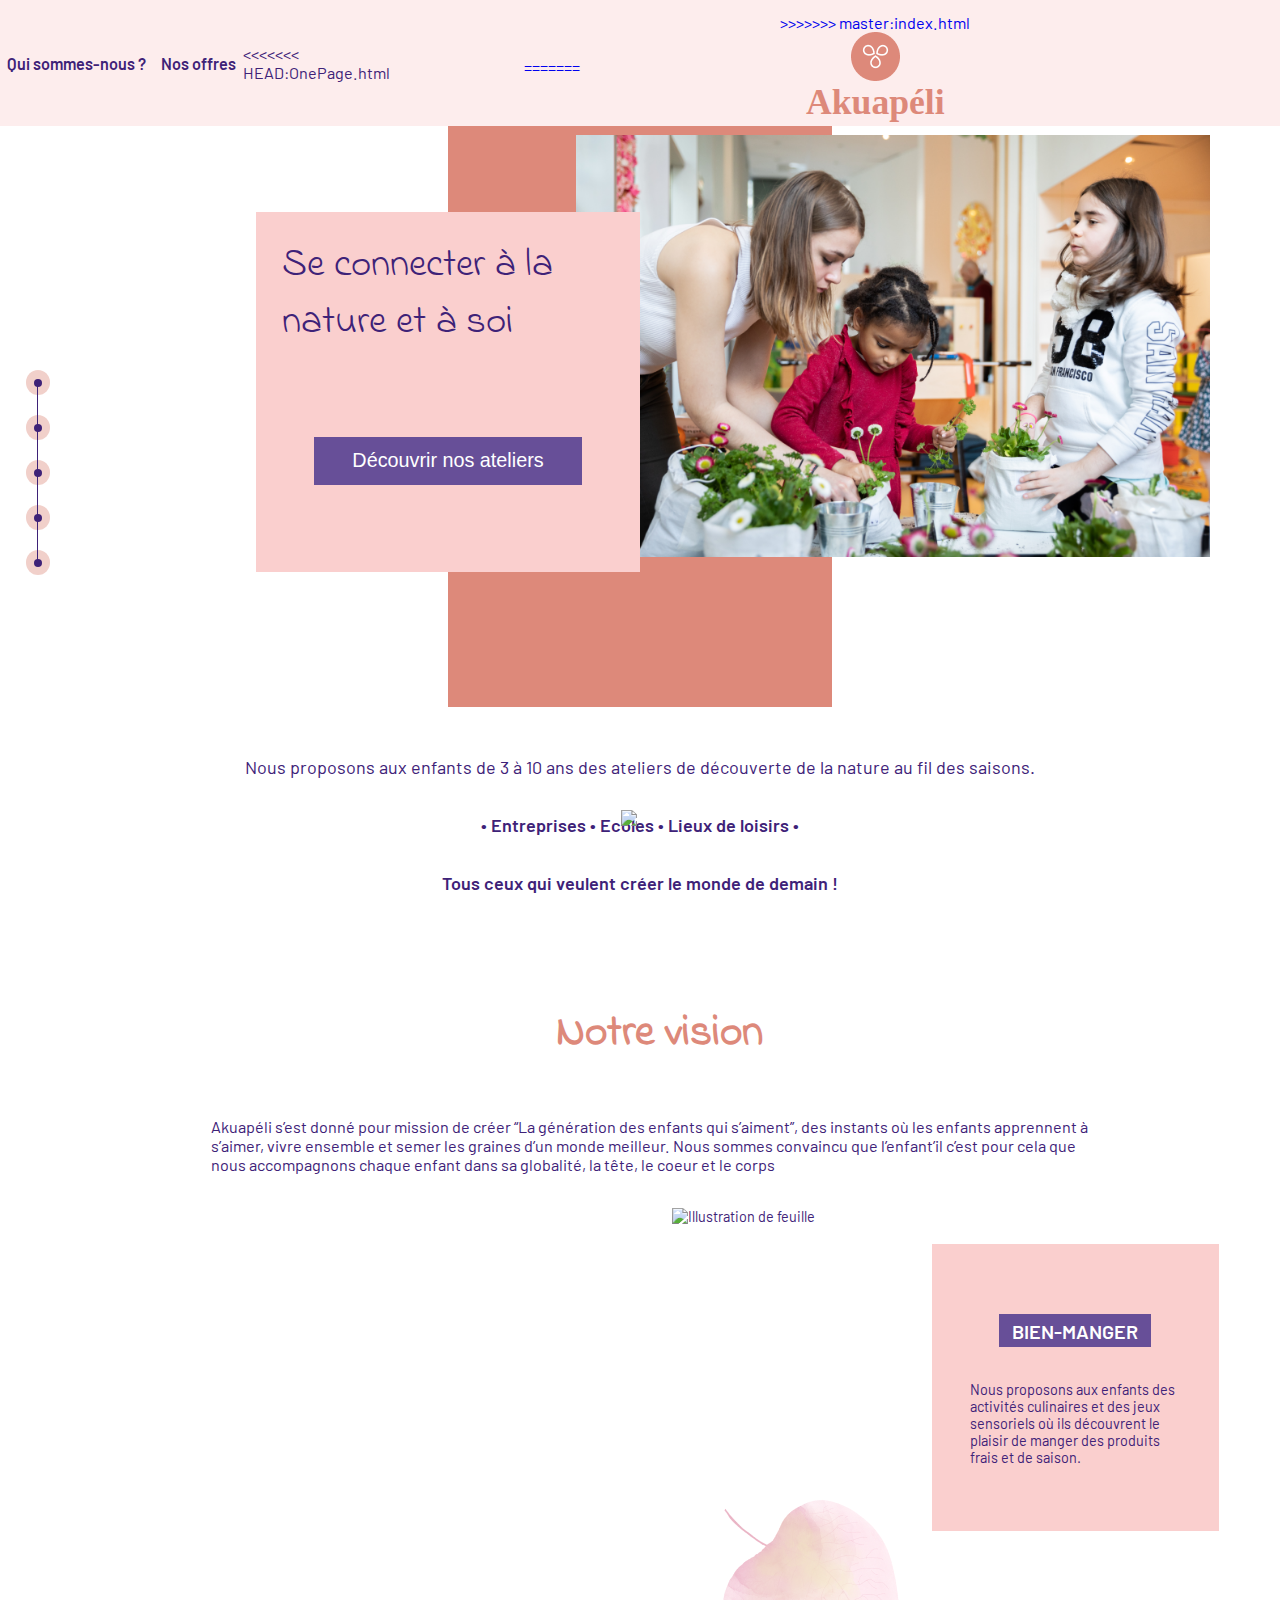
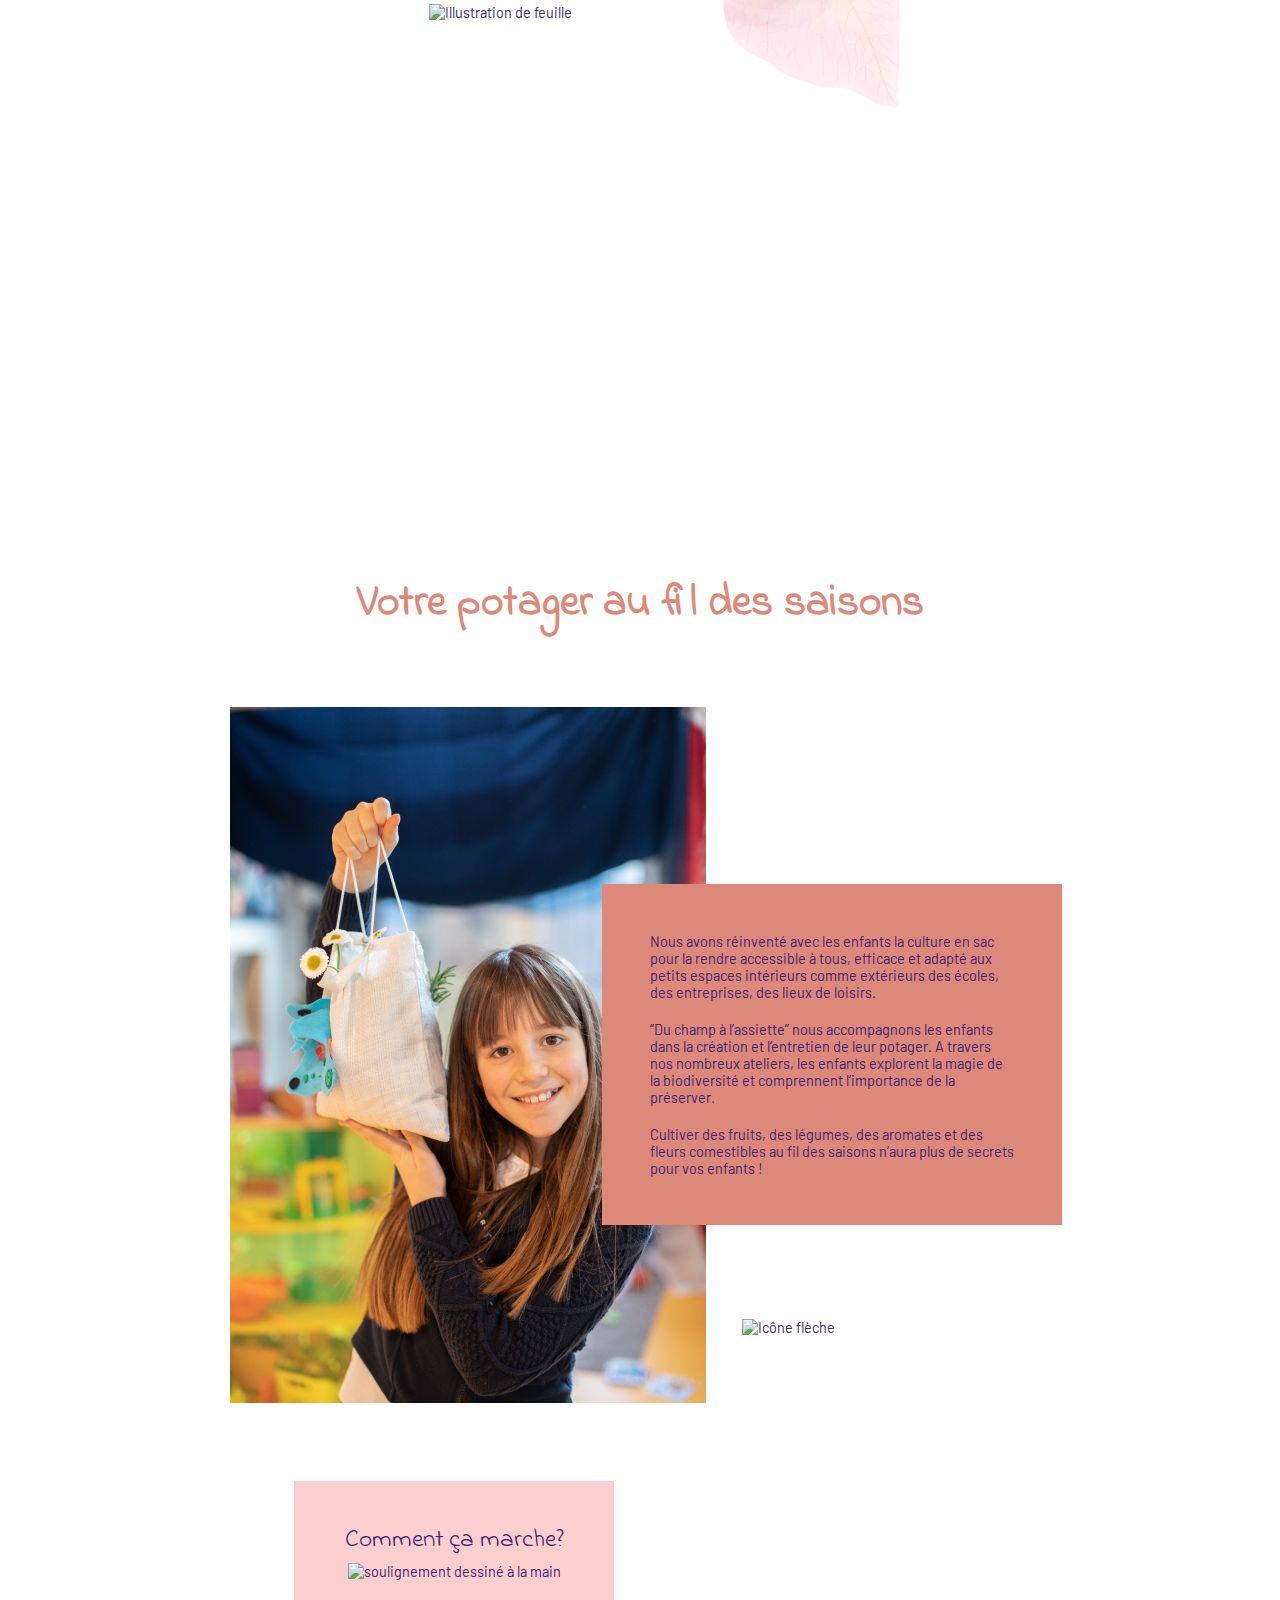
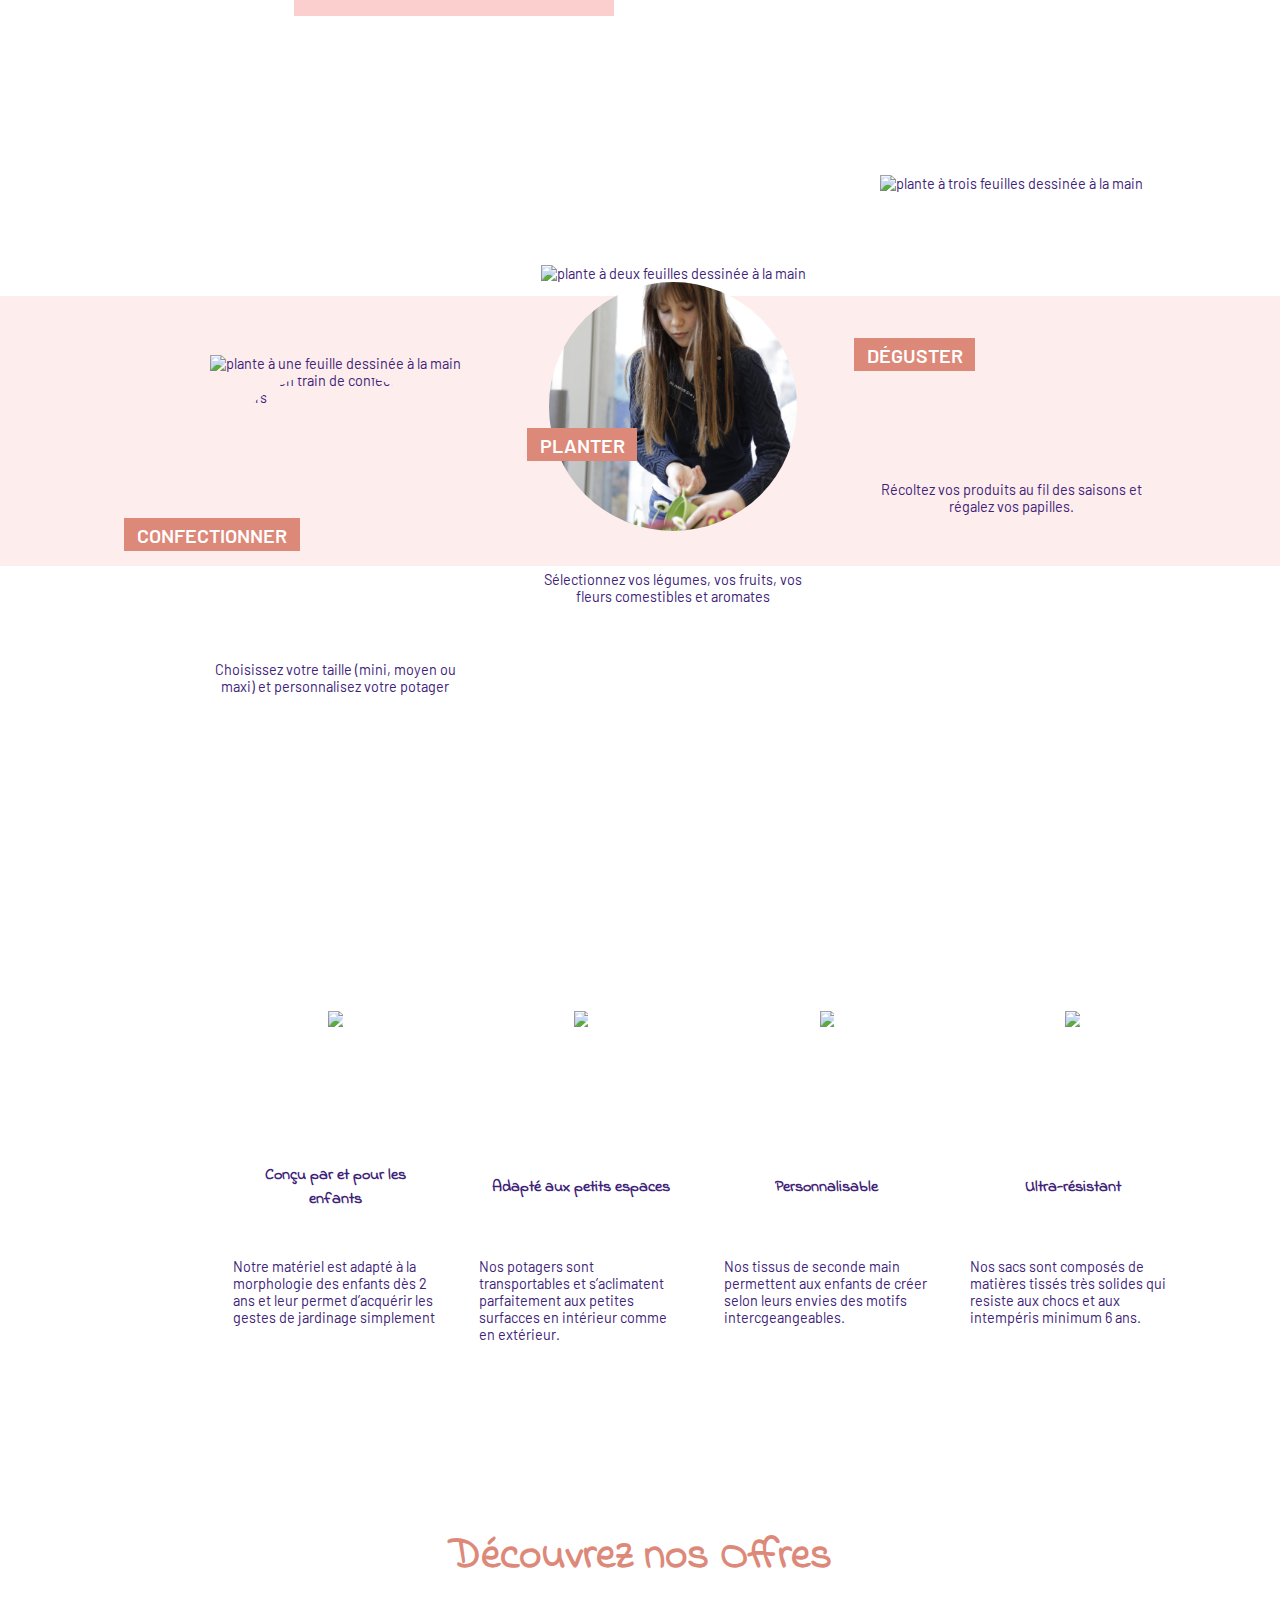
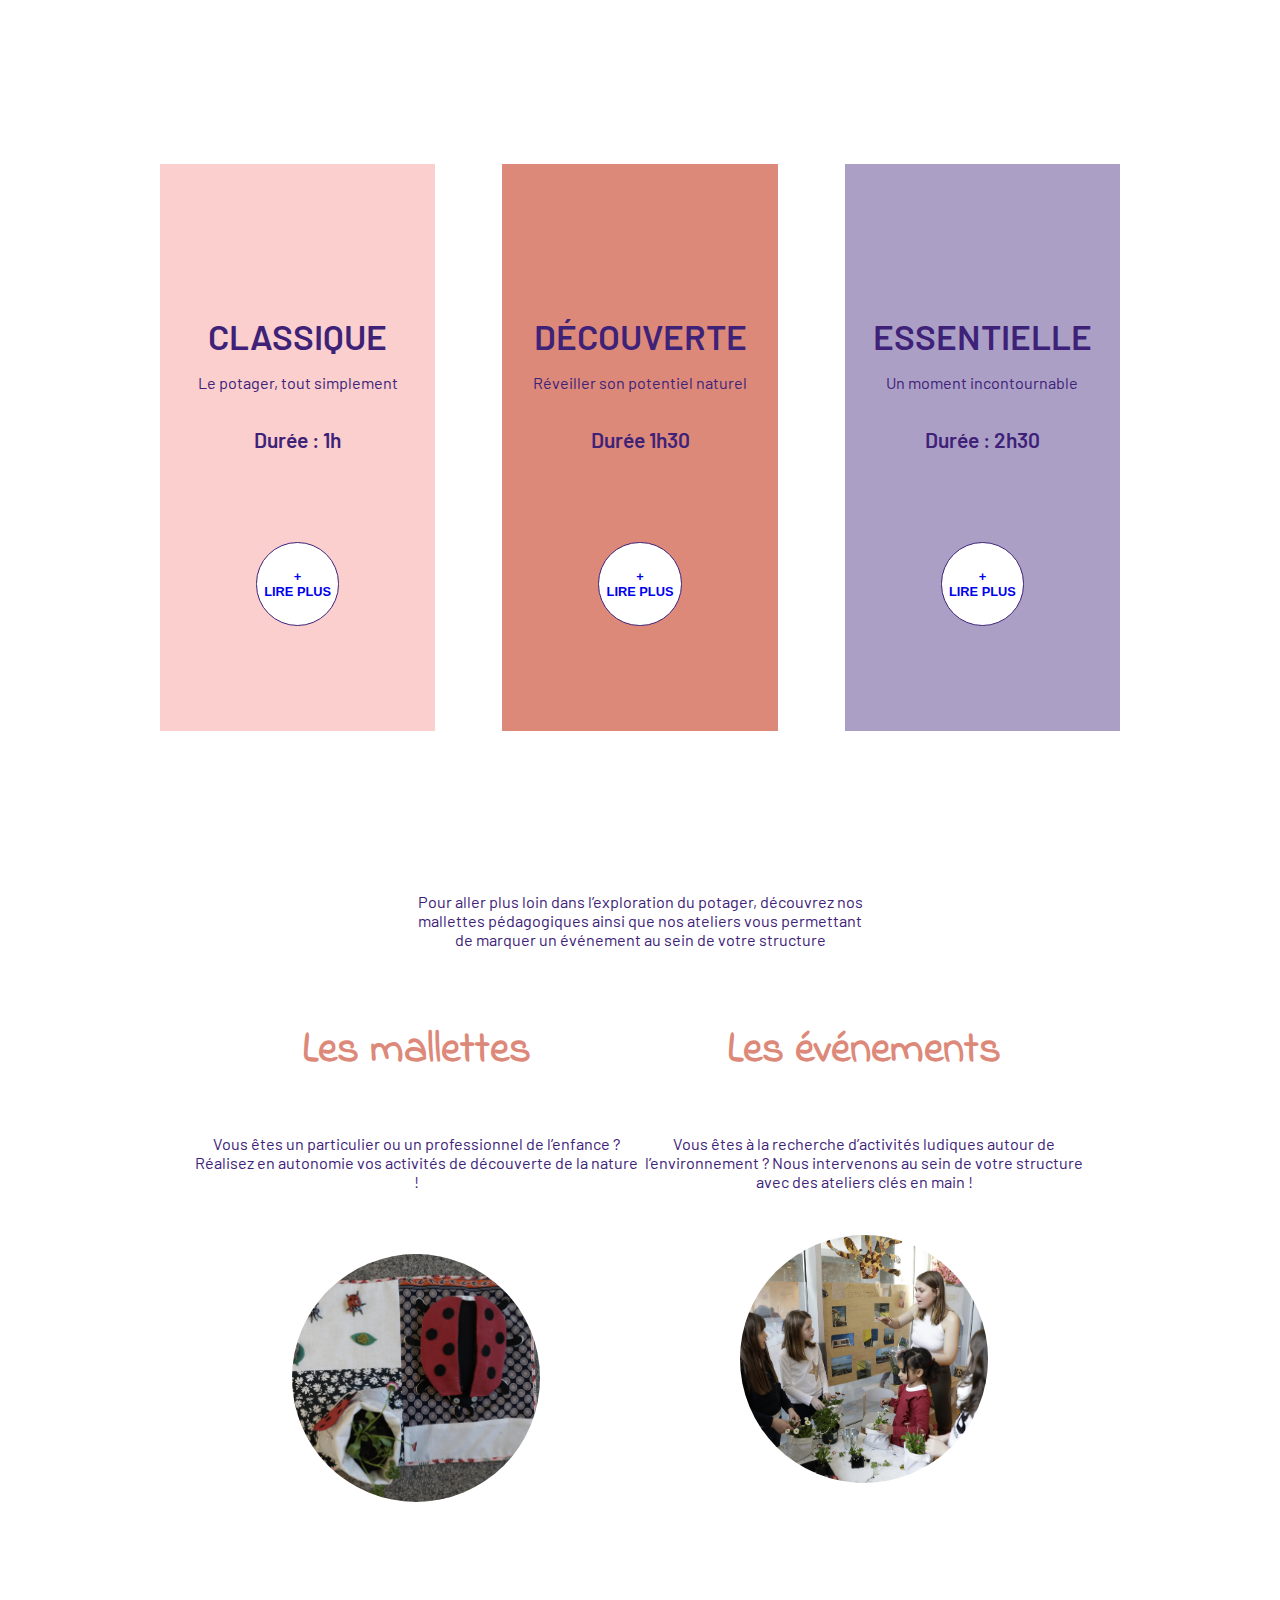
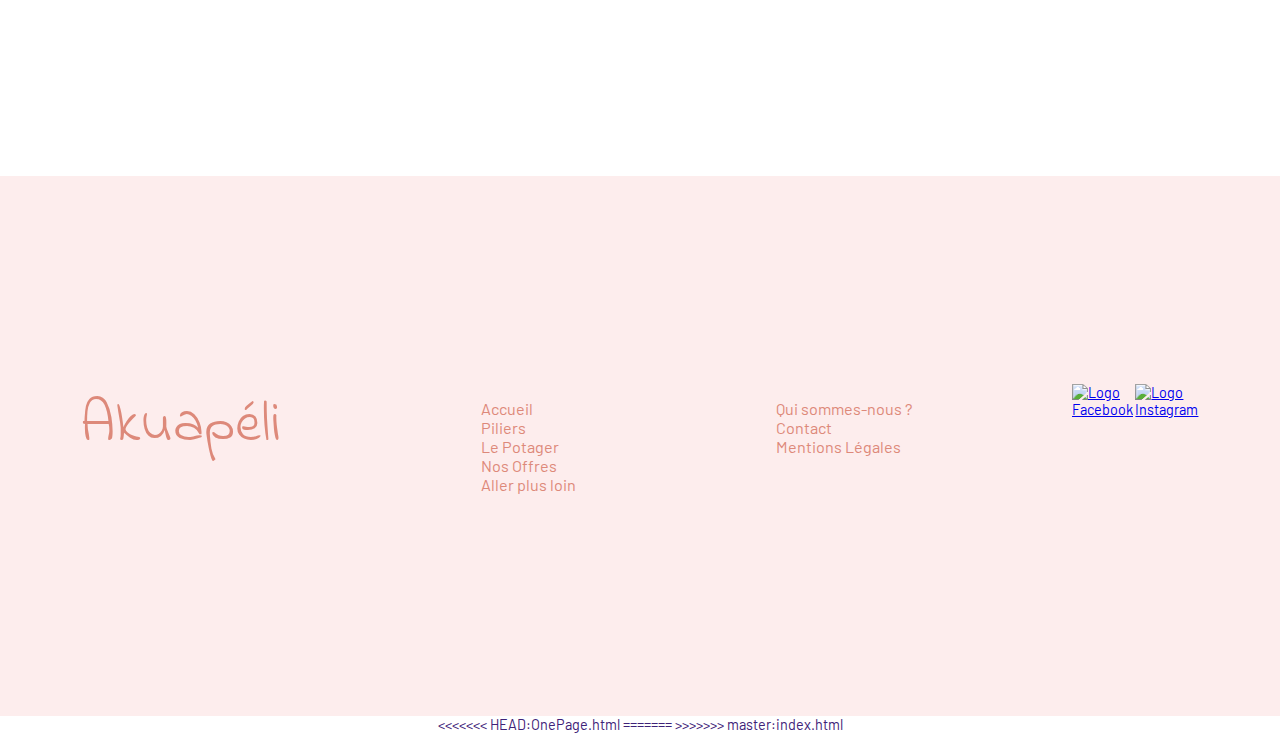
==== commit 9bb76dab: "Recover Files" ====
--- a/index.html
+++ b/index.html
@@ -41,7 +41,11 @@
             <a id="lienOffres" href="Offres.html">Nos offres</a>
         </div>
 
+<<<<<<< HEAD:OnePage.html
+        <a id="logo" href="OnePage.html">
+=======
         <a id="logo" href="index.html">
+>>>>>>> master:index.html
             <img id="imageLogo" src="./ressources/images/LogoProvisoire.png" alt="Logo Akuapéli">
             <h1>Akuapéli</h1>
         </a>
@@ -456,4 +460,8 @@
     
 </body>
 
+<<<<<<< HEAD:OnePage.html
 </html>
+=======
+</html>
+>>>>>>> master:index.html
--- a/public/css/OnePage.css
+++ b/public/css/OnePage.css
@@ -1,1876 +1,1876 @@
-/* Timeline */
-
-#timeline {
-    width: 10%;
-    height: 25%;
-    position: fixed;
-    top: 40%;
-    left: 2%;
-    z-index: 10;
-}
-
-#timeline::after {
-    content: '';
-    position: absolute;
-    width: 1px;
-    background: #3E2278;
-    top: 10%;
-    bottom: 10%;
-    left: 9%;
-    z-index: 5;
-}
-
-#timeline .timelineContainer {
-    position: relative;
-    background-color: inherit;
-    width: 100%;
-    height: 20%;
-    display: flex;
-    justify-content: center;
-    align-items: center;
-}
-
-#timeline .timelineContainer .timelineDot {
-    width: 25px;
-    height: 25px;
-    display: flex;
-    justify-content: center;
-    align-items: center;
-    background: rgb(221, 137, 122, 0.4);
-    transition: background 0.5s ease;
-    box-shadow: #ffffff 0px 0px 0px 2px;
-    border-radius: 50%;
-    z-index: 2;
-    cursor: pointer;
-}
-
-#timeline .timelineContainer .timelineDot:hover {
-    background: rgba(221, 137, 122, 1);
-    transition: background 0.5s ease;
-}
-
-#timeline .timelineContainer .timelineDot.activeDot {
-    background: rgba(221, 137, 122, 1);
-}
-
-#timeline .timelineContainer .timelineDot .centerDot {
-    width: 8px;
-    height: 8px;
-    background: #3E2278;
-    border-radius: 50%;
-    z-index: 3;
-}
-
-#timeline .timelineContainer .timelineContent {
-    width: 75%;
-    height: 50%;
-    display: flex;
-    justify-content: flex-start;
-    align-items: center;
-    font-weight: 500;
-    padding: 0 0 0 7%;
-    margin: 0;
-}
-
-#timeline .timelineContainer .timelineContent .pContent {
-    font-size: 0.8em;
-    opacity: 0;
-    transition: opacity 0.3s ease;
-    text-shadow: 1px 1px 0px rgba(255, 255, 255, 1)
-}
-
-#timeline .timelineContainer .timelineContent .pContent.activeContent {
-    opacity: 1;
-    transition: opacity 0.3s ease;
-    text-shadow: 1px 1px 0px rgba(255, 255, 255, 1)
-}
-
-#timeline .timelineContainer .timelineContent .pContent.stayContent {
-    opacity: 1;
-    text-shadow: 1px 1px 0px rgba(255, 255, 255, 1)
-}
-
-/* Responsive Timeline */
-
-@media screen and (max-width: 1024px){
-    #timeline::after {
-        left: 8%;
-    }
-}
-
-@media screen and (max-width: 768px){
-    #timeline::after {
-        left: 8%;
-    }
-}
-
-@media screen and (max-width: 414px){
-    #timeline {
-        display: none;
-    }
-}
-
-@media screen and (max-width: 320px){
-    #timeline {
-        display: none;
-    }
-}
-
-/* Scrolldown */
-
-#scrolldown{
-    display: flex;
-    flex-direction: column;
-    justify-content: center;
-    align-items: center;
-    position: fixed;
-    z-index: 14; 
-    top: 90vh;
-    opacity: 1;
-    transition: opacity 1s;
-}
-
-#scrolldown img{
-    width: 3vw;
-    height: 3w;
-}
-
-@-webkit-keyframes pulse {
-    from {
-    -webkit-transform: scale3d(1, 1, 1);
-    transform: scale3d(1, 1, 1);
-    }
-
-    50% {
-    -webkit-transform: scale3d(1.05, 1.05, 1.05);
-    transform: scale3d(1.05, 1.05, 1.05);
-    }
-
-    to {
-    -webkit-transform: scale3d(1, 1, 1);
-    transform: scale3d(1, 1, 1);
-    }
-}
-
-@keyframes pulse {
-    from {
-    -webkit-transform: scale3d(1, 1, 1);
-    transform: scale3d(1, 1, 1);
-    }
-
-    50% {
-    -webkit-transform: scale3d(1.05, 1.05, 1.05);
-    transform: scale3d(1.05, 1.05, 1.05);
-    }
-
-    to {
-    -webkit-transform: scale3d(1, 1, 1);
-    transform: scale3d(1, 1, 1);
-    }
-}
-
-.pulse {
-    -webkit-animation-name: pulse;
-    animation-name: pulse;
-}
-
-.animated {
-    -webkit-animation-duration: 1s;
-    animation-duration: 1s;
-    -webkit-animation-fill-mode: both;
-    animation-fill-mode: both;
-}
-
-.animated.slow {
-    -webkit-animation-duration: 2s;
-    animation-duration: 2s;
-}
-
-.animated.infinite {
-    -webkit-animation-iteration-count: infinite;
-    animation-iteration-count: infinite;
-}
-
-@media screen and (max-width: 414px){
-    #scrolldown {
-        display: none;
-    }
-}
-
-/* Partie Accueil */
-
-#accueil{
-    width: 100%;
-    display: flex;
-    flex-direction: column;
-    align-items: center;
-}
-
-#containerPrincipal{
-    width: 100%;
-    min-height: 70vh;
-    display: flex;
-    justify-content: center;
-    position: relative;
-    margin: 24vh 0 0 0;
-}
-
-#blocCouleur{
-    background-color: #DD897A;
-    width: 30vw;
-    height: 70vh;
-    position: absolute;
-    top: -3.5vh;
-}
-
-#blocPhotoAccueil{
-    position: absolute;
-    left: 45vw;
-}
-
-#blocPhotoAccueil img{
-    z-index: 1;
-    width: 100%;
-    height:100%;
-    object-fit: cover;
-}
-
-#boxInfo{
-    width: 30vw;
-    height: 40vh;
-    display: flex;
-    flex-direction: column;
-    align-items: center;
-    background-color: #FACFCE; 
-    position: absolute;
-    right: 50vw;
-    top: 11.5vh;
-    z-index: 2;
-}
-
-#boxInfo h2{
-    color: #3E2278;
-    font-weight: 500;
-    padding: 2vw;
-    font-size: 3em;
-}
-
-#boxInfo #boutonViolet{
-    font-size: 1.375em;
-}
-
-#containerTexte{
-    display: flex;
-    flex-direction: column;
-    align-items: center;
-    font-size: 1.25em; 
-}
-
-#containerTexte #lieux{
-    font-weight: 600;
-}
-
-#containerTexte #sentence{
-    font-weight: 600;
-}
-
-/* Responsive Partie Accueil */
-
-@media screen and (max-width: 1366px){
-
-    #containerPrincipal{
-        margin-top: 12vh;
-    }
-
-    #blocPhotoAccueil{
-        top: 3.5vh;
-    }
-
-    #blocPhotoAccueil img{
-        width: 90%;
-        height:90%;
-    }
-
-    #boxInfo #boutonViolet{
-        position: absolute;
-        top: 25vh;
-    }
-}
-
-@media screen and (max-width: 1280px){
-
-    #boxInfo h2{
-        font-size: 2.7em;
-    }
-
-    #blocPhotoAccueil{
-        top: 3vh;
-    }
-}
-
-@media screen and (max-width: 1024px){
-
-    #containerPrincipal{
-        min-height: 35vh;
-        margin-top: 28vh;
-    }
-
-    #blocCouleur{
-        background-color: #DD897A;
-        width: 100%;
-        height: 30vh;
-    }
-
-    #boxInfo{
-        width: 42vw;
-        height: 18vh;
-        right: 30vw;
-        top: 14vh;
-    }
-
-    #boxInfo h2{
-        margin-left: 4vw;
-        font-size: 3.5em; 
-    }
-
-    #blocPhotoAccueil{
-        left: 17vw;
-        top: -12vh;
-    }
-
-    #boxInfo #boutonViolet{
-        position: absolute;
-        top: 12vh;
-        font-size: 2em; 
-    }
-
-    #containerTexte{
-        font-size: 1.7em; 
-    }
-}
-
-@media screen and (max-width: 768px){
-    #blocPhotoAccueil{
-        left: 16vw; 
-    }
-
-    #blocPhotoAccueil img{
-        width: 80%;
-        height:80%;
-    }
-}
-
-@media screen and (max-width: 414px){
-    
-    #boxInfo{
-        width: 50vw;
-        height: 20vh;
-        right: 26vw;
-        top: 14vh;
-    }
-
-    #blocPhotoAccueil img{
-        width: 90%;
-        height: 90%;
-    }
-
-    #blocPhotoAccueil{
-        left: 10vw; 
-        top: -10vh;
-    }
-
-    #boxInfo h2{
-        font-size: 5em; 
-    }
-
-    #boxInfo #boutonViolet{
-        top: 13vh; 
-        padding: 2vw;
-        font-size: 3em; 
-    }
-
-    #containerTexte{
-        font-size: 3em; 
-        margin-top: 2vw; 
-        text-align: center; 
-        padding: 1vw; 
-    }
-}
-
-@media screen and (max-width: 320px){
-    #boxInfo{
-        width: 60vw;
-        height: 25vh;
-        right: 20vw;
-        top: 14vh;
-    }
-
-    #blocPhotoAccueil{ 
-        left: 10vw; 
-    }
-
-    #boxInfo h2{
-        font-size: 6em; 
-    }
-
-    #boxInfo #boutonViolet{
-        top: 15vh; 
-        padding: 2vw;
-        font-size: 4em; 
-    }
-
-    #containerTexte{
-        font-size: 3.5em; 
-        margin-top: 10vw; 
-    }
-}
-
-  /* Section Piliers */
-
-#piliersSection{
-    width: 100%;
-    height: 100vh;
-    display: flex; 
-    flex-direction: column;
-    align-items: center;
-    margin: 10vh 0 12vh 3vw; 
-}
-
-#piliersSection h2{
-    margin-bottom: 4vh;
-}
-
-#piliersTexte{
-    width: 70%;
-    margin-bottom: 5vh;
-    font-size: 1.125em;
-}
-
-#piliersContainer{
-    width: 100%;
-    display: flex;  
-}
-
-#piliersContainerResponsive{
-    display: none;
-}
-
-#leftDiv{
-    width: 33%;
-    display: flex;
-    flex-direction: column;
-    align-items: flex-end;
-    justify-content: space-between;
-    position: relative;
-}
-
-#centerDiv{
-    width: 33%;
-    position: relative;
-}
-
-
-#bienManger{
-    position: absolute; 
-    left: 18vw;
-    top: -3vh; 
-}
-
-#bienEtre{
-    display: none;
-    position: absolute; 
-    bottom: -11vh; 
-    left: -1vw;
-}
-
-#bio{
-    display: none;
-    position: absolute; 
-    left: 18vw;
-    top: 22vh; 
-}
-
-#bienMangerLight{
-    display: none;
-    position: absolute; 
-    left: 18vw;
-    top: -3vh;
-}
-
-#bienEtreLight{
-    display: flex;
-    position: absolute; 
-    bottom: -11vh; 
-    left: -1vw;
-}
-
-#bioLight{
-    display: flex;
-    position: absolute; 
-    left: 18vw;
-    top: 22vh; 
-}
-
-#rightDiv{
-    width: 33%;
-    display: flex;
-    flex-direction: column;
-    align-items: center;
-    margin-top: 1vh;
-}
-
-#explication-bienEtre, #explication-biodiversité, #explication-bienManger{
-    width: 210px; 
-    height: 210px; 
-    display: flex; 
-    flex-direction: column;
-    align-items: center;
-    justify-content: center; 
-    background-color: #FACFCE;
-    font-size: 1em;
-    padding: 3vw; 
-}
-
-#explication-bienEtre{
-    opacity: 0; 
-}
-
-#explication-biodiversité{
-    opacity: 0; 
-}
-
-#explication-bienManger{
-    opacity: 1; 
-}
-
-#leftDiv #explication-biodiversité{
-    position: absolute; 
-    top: 47vh; 
-    left: 32vw;
-}
-
-#piliersContainer h3{
-    background-color: #674F98;
-    color: #ffffff;
-    padding: 0.5vh 1vw 0.5vh 1vw;
-    font-size: 1.37em ;
-    font-weight: 600;
-    text-transform: uppercase;
-}
-
-/* Responsive Partie Piliers */
-
-@media screen and (max-width: 1366px){
-    #piliersSection{
-        margin-bottom: 20vh;
-        /* margin-left: 5vw; */
-    }
-
-    #bienEtre{
-        bottom: -13vh; 
-    }
-
-    #bienEtreLight{
-        bottom: -13vh; 
-    }
-}
-
-@media screen and (max-width: 1280px){
-    #piliersSection{
-        margin-bottom: 22vh;
-    }
-
-    #bienManger{
-        top: -3vh;
-    }
-
-    #bienEtre{
-        bottom: -10vh;  
-    }
-
-    #bio{
-        top: 23vh; 
-    }
-
-    #bienMangerLight{
-        top: -3vh;
-    }
-
-    #bienEtreLight{
-        bottom: -10vh; 
-    }
-
-    #bioLight{
-        top: 23vh; 
-    }
-}
-
-@media screen and (max-width: 1024px){
-    #piliersSection{
-        margin: 7vh 0 3vh 0; 
-    }
-
-    #piliersSection h2{
-        font-size: 4em;
-    }
-
-    #piliersTexte{
-        width: 100%;
-        background-color: hsl(0, 80%, 98%);
-    }
-
-    #piliersTexte p{
-        margin: 5vw;
-        font-size: 1.5em; 
-    }
-
-    #piliersContainer{
-        display: none;
-    }
-
-    #piliersContainerResponsive{
-        display:flex;
-        flex-direction: column;
-    }
-
-    #bienEtreResponsive, #bienMangerResponsive, #biodiversiteResponsive{
-        display: flex;
-        width: 100%;
-        margin-bottom: 10vw;
-    }
-
-    .explicationPiliers{
-        width: 50%;
-        background-color: #FACFCE;
-        display:flex;
-        flex-direction: column;
-        align-items: center;
-        padding: 5vw;
-    }
-
-    .explicationPiliers p {
-        font-size: 1.4em;
-    }
-
-    .explicationPiliers h3{
-        background-color: #DD897A;
-        color: #ffffff;
-        text-transform: uppercase;
-        padding: 1vw;
-        font-size: 2em; 
-    }
-
-    .leafContainer{
-        width: 50%;
-        display:flex;
-        justify-content: center;
-    }
-
-    #image-bienEtreLightResponsive, #image-bienMangerLightResponsive, #image-bioLightResponsive{
-        display: none; 
-    }
-}
-
-@media screen and (max-width: 768px){
-    #piliersSection{
-        margin: 7vh 0 25vh 0; 
-    }
-
-    .explicationPiliers p{
-        font-size: 1.7em; 
-    }
-}
-
-@media screen and (max-width: 414px){
-    #piliersSection h2{
-        font-size: 6em; 
-    }
-
-    #piliersTexte p{
-        font-size: 2.5em; 
-    }
-
-    .leafContainer img{
-        width: 45vw; 
-        object-fit: cover; 
-    }
-
-    #bienEtreResponsive, #bienMangerResponsive, #biodiversiteResponsive{
-        height: 25vh; 
-    }
-
-    .explicationPiliers{
-        font-size: 1.5em; 
-    }
-}
-
-@media screen and (max-width: 320px){
-    #piliersSection{
-        margin: 7vh 0 35vh 0; 
-    } 
-
-    #piliersTexte p{
-        font-size: 3em; 
-    }
-
-    .explicationPiliers{
-        font-size: 1.7em; 
-    }
-
-    #bienEtreResponsive, #bienMangerResponsive, #biodiversiteResponsive{
-        height: 28vh; 
-    }
-}
-
-/* Section Potagers */
-
-#quoi{
-    width: 100%;
-    display: flex;
-    flex-direction: column;
-    align-items: center;
-    margin-top: 8vh; 
-}
-
-#potagersContent{
-    width: 80%;
-    display: flex;
-    flex-direction: column; 
-    position: relative;
-    margin-top: 4vh;
-}
-
-.potagersBox{
-    display: flex;
-    justify-content: flex-start;
-    align-items: center;
-}
-
-#potagersBoxSize{
-    height: 15vw;
-}
-
-#enfantsaupotager{
-    margin-left: 8vw; 
-}
-
-#potagersText{
-    width: 30vw;
-    background: #DD897A;
-    display: flex;
-    flex-direction: column;
-    align-items: center;
-    justify-content: center;
-    padding: 3vw;
-    position: absolute;
-    margin-left: 35vw;
-}
-
-#potagersText p{
-    margin: 10px;
-}
-
-#commentBox{
-    margin-left: 11vw; 
-    margin-top: 8vh; 
-}
-
-#potagersArrow{
-    position: absolute;
-    left: 48vw;
-    top: 60vh;
-}
-
-#potagersArrowRes{
-    display: none;
-    position: absolute;
-    left: 48vw;
-    top: 60vh;
-}
-
-/* Responsive section Potagers */
-
-@media screen and (max-width: 1366px){
-    #potagersText{
-        margin-left: 37vw;
-    }
-
-    #potagersArrow{
-        top: 65vh; 
-    }
-}
-
-@media screen and (max-width: 1280px){
-    #potagersArrow{
-        top: 68vh;
-    }
-
-    #commentBox{
-        margin-left: 13vw; 
-        margin-top: 11vh;
-    }
-}
-
-@media screen and (max-width: 1024px){
-    #potagers h2{
-        font-size: 4em;
-    }
-
-    .potagersBox{
-        display: flex;
-        flex-direction: column;
-        justify-content: center;
-    }
-
-    #potagersBoxSize{
-        height: auto;
-    }
-
-    #enfantsaupotager{
-        margin-left: 0vw; 
-        width: 50vw;
-        height: 50vw;
-        object-fit: cover;
-    }
-
-    #potagersText{
-        width: 48vw;
-        margin-left: 12vw;
-        margin-top: 29vw;
-    }
-
-    #potagersText p{
-        font-size: 1.4em;
-    }
-
-    #potagersArrow{
-        top: 54vh; 
-    }
-
-    #commentBox{
-        height: 8vh;
-        width: 45%; 
-        margin-left: -26vw; 
-        margin-top: 30vh;
-    }
-
-    #commentBox p{ 
-        font-size: 2em;
-    }
-}
-
-@media screen and (max-width: 768px){
-
-    #enfantsaupotager{
-        width: 60vw;
-        height: 60vw;
-    }
-
-    #potagersText{
-        width: 50vw;
-        margin-left: 15vw;
-        margin-top: 38vw;
-    }
-
-    #potagersText p{
-        font-size: 1.7em;
-    }
-
-    #commentBox{
-        margin-top: 36vh;
-    }
-
-    #commentBox p {
-        font-size: 2.5em;
-    }
-
-    #gribouillis{
-        width: 20vw;
-    }
-
-    #potagersArrow{
-        width: 20vw;
-        height: 20vw;
-        top: 68vh; 
-    }
-}
-
-@media screen and (max-width: 414px){
-    #potagers h2{
-        font-size: 6em;
-    }
-
-    #potagers{
-        width: 100%;
-    }
-
-    #potagersText p{
-        font-size: 3em; 
-        padding: 1vw; 
-    }
-
-    #potagersText{
-        margin-left: 0vw;
-        margin-top: 90vw;
-        width: 100vw;
-        padding: 5vw;
-    }
-
-    #potagersArrow{
-        display: none;
-    }
-
-    #commentBox{
-        padding: 5vw;
-        margin-left: 6vw;
-        margin-top: 60vh;
-        width: 70%;
-    }
-
-    #commentBox p {
-        font-size: 5em;
-        margin: 0;
-    }
-
-    #gribouillis{
-        width: 40vw;
-    }
-
-    #enfantsaupotager{
-        width: 80vw;
-        height: 80vw;
-    }
-}
-
-@media screen and (max-width: 320px){
-    #potagers h2{
-        font-size: 6.5em;
-    }
-
-    #potagersText p{
-        font-size: 3.5em;
-    }
-
-    #potagersText{
-        margin-left: 0vw;
-        margin-top: 110vw;
-        width: 100vw;
-        padding: 5vw;
-    }
-
-    #enfantsaupotager{
-        width: 80vw; 
-        height: 80vw; 
-    }
-
-    #commentBox{
-        margin-top: 75vh;
-        width: 80%;
-    }
-
-    #commentBox p {
-        font-size: 6em;
-        margin: 0;
-    }
-
-    #gribouillis{
-        width: 50vw;
-    }
-}
-
-/* Section Potagers - Comment ça marche? */
-
-#comment{
-    position: relative;
-    width: 100%; 
-}
-
-#pinkBlock{
-    background-color: #FDEDED;
-    width: 100%;
-    height: 30vh;
-    position: absolute;
-    top: 33.5vh;  
-}
-
-#commentçamarche{
-    width: 80vw;
-    height: 100vh;
-    display: flex;
-    margin-left: 13vw;
-}
-
-#commentçamarche .commentStep{
-    height: 80vh;
-    width: 33%;
-    display: flex;
-    flex-direction: column;
-    align-items: center;
-    justify-content: center;
-    position: relative; 
-}
-
-#commentçamarche .commentStep h3{
-    font-size: 1.37em;
-    font-weight: 600;
-    text-transform: uppercase;
-    background-color: #DD897A;
-    color: #ffffff;
-    padding: 0.5vh 1vw 0.5vh 1vw; 
-    position: absolute;
-    right: 16vw;
-}
-
-#commentçamarche .commentStep .commentImg{
-    border-radius: 50%;
-    width: 19.4vw; 
-    height: 19.4vw; 
-    object-fit: cover; 
-}
-
-#commentçamarche .commentStep p{
-    margin-top: 4vh;
-    text-align: center;
-    padding: 0.5vh 3vw;
-}
-
-#step1{
-    align-self: flex-end;
-}
-
-#step2{
-    align-self: center;
-}
-
-#step3{
-    align-self: flex-start;
-}
-
-/* Section Potagers - Comment ça marche? Responsive */
-
-@media screen and (max-width: 1024px){
-    #commentçamarche{
-        height: 60vh;
-        margin-left: 8vw;
-    }
-
-    #commentçamarche .commentStep{
-        height: 40vh;
-        margin-left: 3vw;
-    }
-
-    #pinkBlock{
-        height: 20vh;
-        position: absolute;
-        top: 20vh;   
-    }
-
-    #commentçamarche .commentStep .commentImg{
-        width: 25vw; 
-        height: 25vw; 
-    }
-
-    #commentçamarche .commentStep h3{
-        font-size: 1.5em;
-        padding: 1vw;
-        right: 18vw;    
-    }
-
-
-    #commentçamarche #step1 h3{
-        top: 17vh; 
-    }
-
-    #commentçamarche #step2 h3{
-        top: 17vh; 
-    }
-
-    #commentçamarche #step3 h3{
-        top: 18vh; 
-    }
-
-    #commentçamarche .commentStep p{
-        margin-top: 1.5vh;
-        font-size: 1.3em;
-        padding: 0.5vh 1vw;
-    }
-}
-
-@media screen and (max-width: 768px){
-    #commentçamarche{
-        height: 60vh;
-        margin-left: 5vw;
-    }
-
-    #commentçamarche .commentStep .commentImg{
-        width: 27vw; 
-        height: 27vw; 
-    }
-
-    #pinkBlock{
-        height: 22vh;
-        top: 19vh;   
-    }
-
-    #commentçamarche .commentStep h3{
-        font-size: 1.7em;   
-    }
-
-    #commentçamarche #step1 h3{
-        top: 20vh; 
-        right: 15vw;
-    }
-
-    #commentçamarche #step2 h3{
-        top: 20vh; 
-        right: 19vw;
-    }
-
-    #commentçamarche #step3 h3{
-        top: 20vh; 
-        right: 19vw;
-    }
-
-    #commentçamarche .commentStep p{
-        font-size: 1.5em;
-        padding: 0;
-    }
-}
-
-@media screen and (max-width: 414px){
-    #comment{
-        margin-top: 10vh;
-        height: 200vh; 
-        display: flex; 
-        flex-direction: column;
-        align-items: center;
-    }
-
-    #commentçamarche{
-        display: flex;
-        width: 100%;
-        height: 200vh;
-        flex-direction: column;
-        align-items: center;
-        justify-content: flex-start;
-        margin-left: 0vw;
-    }
-
-    #commentçamarche .commentStep{
-        height: 100vh;
-        width: 60%;
-    }
-
-    #commentçamarche .commentStep .commentImg{
-        width: 70vw; 
-        height: 70vw; 
-    }
-
-    #step1{
-        align-self: center;
-    }
-    
-    #step2{
-        align-self: center;
-    }
-    
-    #step3{
-        align-self: center;
-    }
-
-    #pinkBlock{
-        top:0vh;
-        height: 200vh;
-        width: 60%;  
-    }
-
-    #commentçamarche .commentStep h3{
-        font-size: 5em;   
-    }
-
-    #commentçamarche #step1 h3{
-        top: 35vh; 
-        right: 24vw;
-        padding: 2vw;
-    }
-
-    #commentçamarche #step2 h3{
-        top: 35vh; 
-        right: -10vw;
-        padding: 2vw 6vw 2vw 6vw;
-    }
-
-    #commentçamarche #step3 h3{
-        top: 40vh; 
-        right: 32vw;
-        padding: 2vw 6vw 2vw 6vw;
-    }
-
-    #commentçamarche .commentStep p{
-        font-size: 4em;
-        padding: 0;
-    }
-}
-
-@media screen and (max-width: 320px){
-    #comment{
-        height: 235vh; 
-    }
-
-    #pinkBlock{
-        top: 0vh;
-        height: 230vh;
-        width: 60%;  
-    }
-
-    #commentçamarche{
-        margin-top: 5vh;
-    }
-
-    #commentçamarche .commentStep{
-        margin-bottom: 10vh;
-    }
-
-    #commentçamarche .commentStep .commentImg{
-        width: 75vw; 
-        height: 75vw; 
-    }
-
-    #commentçamarche .commentStep h3{
-        font-size: 6em;   
-    }
-
-    #commentçamarche #step1 h3{
-        top: 36vh; 
-        right: 17vw; 
-        padding: 2vw;
-    }
-
-    #commentçamarche #step2 h3{
-        top: 36vh; 
-        right: -15vw;
-        padding: 2vw 6vw 2vw 6vw;
-    }
-
-    #commentçamarche #step3 h3{
-        top: 41vh; 
-        right: 30vw;
-        padding: 2vw 6vw 2vw 6vw;
-    }
-
-    #commentçamarche .commentStep p{
-        font-size: 4em;
-        padding: 0;
-    }
-}
-
-/* Section Potagers - Icônes */
-
-#icones{
-    width: 100%;
-    display: flex;
-    justify-content: center;
-}
-
-#iconeBloc{
-    display: flex;
-    justify-content: space-evenly;
-    align-items: center;
-    height: 70vh;
-    width: 80%; 
-    margin-left: 10vw;
-}
-
-.iconeBox{
-    height: 70vh;
-    width: 20%;
-    display: flex;
-    flex-direction: column;
-    align-items: center;
-    justify-content: space-evenly;
-}
-
-.iconeImg{
-    height: 25vh;
-    display: flex;
-    justify-content: center;
-    align-items: center;  
-}
-
-.iconeImg img{
-    width: 90%; 
-}
-
-.iconeTitle{
-    font-family: 'Indie Flower', cursive;
-    height: 10vh;
-    width: 90%;
-    display: flex;
-    justify-content: center;
-    align-items: center;
-    text-align: center;
-    font-size: 1.125em; 
-}
-
-.iconeParagraph{
-    height: 30vh;
-    display: flex;
-    flex-direction: column;
-    justify-content: flex-start;
-    align-items: center;
-}
-
-@media screen and (max-width: 1024px){
-    #iconeBloc{
-        height: 45vh;
-        margin-left: 0vw;
-    }
-
-    .iconeBox{
-        height: 50vh;
-    }
-
-    .iconeImg img{
-        width: 100%; 
-    }
-
-    .iconeTitle{
-        font-size: 1.5em; 
-    }
-    
-    .iconeParagraph p{
-        font-size: 1.125em;
-    }
-}
-
-@media screen and (max-width: 768px){
-    #iconeBloc{
-        height: 50vh;
-    }
-
-    .iconeImg img{
-        width: 90%; 
-    }
-
-    .iconeTitle{
-        font-size: 1.8em; 
-    }
-
-    .iconeParagraph p{
-        font-size: 1.5em;
-    }
-}
-
-@media screen and (max-width: 414px){
-    #iconeBloc{
-        height: 80vh;
-        width: 60vw;
-        flex-flow: column wrap;
-        justify-content: center;
-    }
-
-    .iconeBox{
-        align-items: center;
-        height: 30vh;
-        width: 50%;
-    }
-
-    .iconeImg img{
-        width: 80%; 
-    }
-
-    .iconeTitle{
-        font-size: 3em;
-    }
-
-    .iconeParagraph p{
-        display: none;
-    }
-
-    #adapteIcone{
-        margin-top: 4vh;
-    }
-
-    #personnalisableIcone{
-        margin-top: 3vh;
-    }
-}
-
-@media screen and (max-width: 320px){
-    #iconeBloc{
-        height: 80vh;
-        width: 80vw;
-    }
-
-    .iconeImg img{
-        width: 80%; 
-    }
-
-    .iconeTitle{
-        font-size: 4em;
-    }
-
-    #adapteIcone{
-        margin-top: 6vh;
-    }
-}
-
-/* Section Nos formules */
-
-#formules{
-    width: 100%;
-    height: 100vh;
-    display: flex;
-    flex-direction: column;
-    align-items: center;
-}
-
-#formulesBloc{
-    width: 100%;
-    height: 90vh;
-    display: flex;
-    flex-direction: column;
-    align-items: center;
-    background-image: url(../img/Offres.jpg);
-    background-size: cover;
-}
-
-#offres{
-    width: 75%;
-    height: 90vh;
-    display: flex;
-    justify-content: space-between;
-    align-items: center;
-}
-
-#classique, #decouverte, #essentielle{
-    width: 17.5vw;
-    height: 40vh; 
-    display: flex; 
-    flex-direction: column; 
-    justify-content: space-evenly;
-    align-items: center; 
-    padding: 9vh 2vw 4vh 2vw; 
-    margin-top: 3vw;
-    font-size: 1.125em;
-}
-
-.formuleText{
-    display: flex;
-    flex-direction: column;
-    justify-content: space-evenly;
-    align-items: center;
-    width: 100%;
-}
-
-#classique{
-    background-color: #FACFCE;
-}
-
-#decouverte{
-    background-color: #DD897A;
-}
-
-#essentielle{
-    background-color: #AC9FC6;
-}
-
-#offres h3{
-    font-size: 2.750vw; 
-    font-weight: 600;
-    margin: 0; 
-    text-transform: uppercase;
-}
-
-.hour{
-    font-size: 1.300em;
-    font-weight: 600;  
-    margin-top: 2vh; 
-}
-
-@media screen and (max-width: 1280px){
-    #classique, #decouverte, #essentielle{
-        height: 50vh;
-    }
-}
-
-@media only screen and (min-device-width : 768px) and (max-device-width : 1024px) and (orientation : portrait) {
-    #formules{
-        height: 45vh;
-    }
-
-    #offres{
-        height: 45vh;
-    }
-
-    #classique, #decouverte, #essentielle{
-        height: 20vh;
-        width: 17vw;
-        padding: 6vh 2vw 2vh 2vw; 
-    }
-}
-
-
-@media only screen and (min-device-width : 768px) and (max-device-width : 1024px) and (orientation : landscape){    
-    #formules{
-        height: 80vh;
-    }
-
-    #offres{
-        height: 80vh;
-    }
-
-    #classique, #decouverte, #essentielle{
-        height: 37vh;
-    }
-}
-
-@media screen and (max-width: 425px){
-    #formulesTitle{
-        font-size: 6vw;
-    }
-
-    #formules{
-        height: 70vh;
-    }
-
-    #offres{
-        width: 100%;
-        height: 70vh;
-        display: flex;
-        justify-content: space-between;
-        flex-wrap: nowrap;
-        overflow-x: auto;
-        -webkit-overflow-scrolling: touch;
-    }
-
-    #offres h3{
-        font-size: 7.5vw;
-    }
-
-    #classique, #decouverte, #essentielle{
-        height: 30vh;
-        width: 43%;
-        flex: 0 0 auto;
-        font-size: 4.5vw;
-        text-align: center;
-        padding: 6vh 2vw 4vh 2vw; 
-    }   
-
-    #classique{
-        margin: 0 15%;
-    }
-
-    #decouverte{
-        margin-right: 15%;
-    }
-
-    #classique .lirePlus{
-        width: 18vw;
-        height: 18vw;
-    }
-
-    #classique .lirePlus p{
-        font-size: 0.8em;
-    }
-
-    #decouverte .lirePlus{
-        width: 18vw;
-        height: 18vw;
-    }
-
-    #decouverte .lirePlus p{
-        font-size: 0.8em;
-    }
-
-    #essentielle .lirePlus{
-        width: 18vw;
-        height: 18vw;
-    }
-
-    #essentielle .lirePlus p{
-        font-size: 0.8em;
-    }    
-}
-
-@media screen and (max-width: 375px){
-    #formulesTitle{
-        font-size: 6vw;
-    }
-
-    #formules{
-        height: 80vh;
-    }
-
-    #offres{
-        height: 80vh;;
-    }
-
-    #offres h3{
-        font-size: 7.750vw;
-    }
-
-    #classique, #decouverte, #essentielle{
-        height: 40vh;
-        width: 48%;
-        font-size: 5.5vw; 
-    }   
-
-    #classique{
-        margin: 0 15%;
-    }
-
-    #decouverte{
-        margin-right: 15%;
-    }
-
-    #classique .lirePlus{
-        width: 20vw;
-        height: 20vw;
-    }
-
-    #classique .lirePlus p{
-        font-size: 1em;
-    }
-
-    #decouverte .lirePlus{
-        width: 20vw;
-        height: 20vw;
-    }
-
-    #decouverte .lirePlus p{
-        font-size: 1em;
-    }
-
-    #essentielle .lirePlus{
-        width: 20vw;
-        height: 20vw;
-    }
-
-    #essentielle .lirePlus p{
-        font-size: 1em;
-    }    
-}
-
-/* Section Supplément */
-
-#supplement{
-    width: 100%;
-    height: 100vh;
-    display: flex;
-    flex-direction: column;
-    align-items: center;
-    margin-top: 4vw; 
-}
-
-#supplement .supplementParagraph {
-    width: 35vw;
-    font-size: 1.125em;
-    text-align: center;
-}
-
-#sectionSupplement{
-    width: 100%;
-    height: 100vh;
-    display: flex;
-    justify-content: center;
-    margin-top: 6vh;
-    position: relative;
-}
-
-#containerMallette{
-    display: flex;
-    flex-direction: column;
-    align-items: center;
-}
-
-#containerEvenements{
-    display: flex;
-    flex-direction: column;
-    align-items: center;
-}
-
-#containerMallette, #containerEvenements p{
-    text-align: center;
-}
-
-#imageMallette, #imageEvenement{
-    margin-top: 3vh;
-}
-
-#imageMallette img{
-    border-radius: 50%;
-    width: 19.4vw; 
-    height: 19.4vw; 
-    object-fit: cover; 
-}
-
-#imageEvenement img{
-    border-radius: 50%;
-    width: 19.4vw; 
-    height: 19.4vw; 
-    object-fit: cover; 
-}
-
-#imageMallette button {
-    position: absolute;
-    bottom: 24vh; 
-    left: 29vw; 
-}
-
-#imageEvenement button {
-    position: absolute;
-    bottom: 24vh; 
-    left: 64vw; 
-}
-
-/* Responsive Suppléments */
-
-@media screen and (max-width: 1024px){
-    #supplement{
-        height: 55vh;
-    }
-
-    #containerMallette h2{
-        font-size: 4em;
-    }
-
-    #containerEvenements h2{
-        font-size: 4em;
-    }
-
-    #supplement p {
-        width: 50vw;
-        font-size: 1.8em;
-        text-align: none;
-    }
-
-    #imageMallette img{
-        border-radius: 50%;
-        width: 24vw; 
-        height: 24vw; 
-        object-fit: cover; 
-    }
-    
-    #imageEvenement img{
-        border-radius: 50%;
-        width: 24vw; 
-        height: 24vw; 
-        object-fit: cover; 
-    }
-
-    #imageMallette .lirePlus{
-        width: 8vw;
-        height: 8vw;
-    }
-
-    #imageEvenement .lirePlus{
-        width: 8vw;
-        height: 8vw;
-    }
-
-    #imageMallette .lirePlus p{
-        font-size: 1em;
-    }
-
-    #imageEvenement .lirePlus p{
-        font-size: 1em;
-    }
-
-    #imageMallette button {
-        bottom: 6vh; 
-        left: 21vw; 
-    }
-    
-    #imageEvenement button {
-        bottom: 6vh; 
-        left: 71vw; 
-    }
-}
-
-@media screen and (max-width: 768px){
-    #supplement{
-        height: 60vh;
-    }
-
-    #imageMallette button {
-        bottom: 10vh; 
-        left: 21vw; 
-    }
-    
-    #imageEvenement button {
-        bottom: 10vh; 
-        left: 71vw; 
-    }
-}
-
-@media screen and (max-width: 414px){
-    #sectionSupplement{
-        flex-direction: column;
-        justify-content: flex-start;
-        margin-top: 3vh;
-    }
-
-    #supplement{
-        height: 155vh;
-    }
-
-    #supplement p {
-        width: 90vw;
-        font-size: 3.5em;
-    }
-    
-    #containerEvenements{
-        margin-top: 7vh;
-    }
-
-    #containerMallette h2{
-        font-size: 6em;
-    }
-
-    #containerEvenements h2{
-        font-size: 6em;
-    }
-
-    #imageMallette, #imageEvenement{
-        margin-top: 2vh;
-    }
-
-    #imageMallette img{
-        width: 70vw; 
-        height: 70vw; 
-    }
-    
-    #imageEvenement img{
-        width: 70vw; 
-        height: 70vw; 
-    }
-
-    #imageMallette .lirePlus{
-        width: 21vw;
-        height: 21vw;
-    }
-
-    #imageEvenement .lirePlus{
-        width: 21vw;
-        height: 21vw;
-    }
-
-    #imageMallette .lirePlus p{
-        font-size: 1em;
-    }
-
-    #imageEvenement .lirePlus p{
-        font-size: 1em;
-    }
-
-    #imageMallette button {
-        bottom: 45vh; 
-        left: 40vw; 
-    }
-    
-    #imageEvenement button {
-        bottom: -22vh; 
-        left: 40vw; 
-    }
-}
+/* Timeline */
+
+#timeline {
+    width: 10%;
+    height: 25%;
+    position: fixed;
+    top: 40%;
+    left: 2%;
+    z-index: 10;
+}
+
+#timeline::after {
+    content: '';
+    position: absolute;
+    width: 1px;
+    background: #3E2278;
+    top: 10%;
+    bottom: 10%;
+    left: 9%;
+    z-index: 5;
+}
+
+#timeline .timelineContainer {
+    position: relative;
+    background-color: inherit;
+    width: 100%;
+    height: 20%;
+    display: flex;
+    justify-content: center;
+    align-items: center;
+}
+
+#timeline .timelineContainer .timelineDot {
+    width: 25px;
+    height: 25px;
+    display: flex;
+    justify-content: center;
+    align-items: center;
+    background: rgb(221, 137, 122, 0.4);
+    transition: background 0.5s ease;
+    box-shadow: #ffffff 0px 0px 0px 2px;
+    border-radius: 50%;
+    z-index: 2;
+    cursor: pointer;
+}
+
+#timeline .timelineContainer .timelineDot:hover {
+    background: rgba(221, 137, 122, 1);
+    transition: background 0.5s ease;
+}
+
+#timeline .timelineContainer .timelineDot.activeDot {
+    background: rgba(221, 137, 122, 1);
+}
+
+#timeline .timelineContainer .timelineDot .centerDot {
+    width: 8px;
+    height: 8px;
+    background: #3E2278;
+    border-radius: 50%;
+    z-index: 3;
+}
+
+#timeline .timelineContainer .timelineContent {
+    width: 75%;
+    height: 50%;
+    display: flex;
+    justify-content: flex-start;
+    align-items: center;
+    font-weight: 500;
+    padding: 0 0 0 7%;
+    margin: 0;
+}
+
+#timeline .timelineContainer .timelineContent .pContent {
+    font-size: 0.8em;
+    opacity: 0;
+    transition: opacity 0.3s ease;
+    text-shadow: 1px 1px 0px rgba(255, 255, 255, 1)
+}
+
+#timeline .timelineContainer .timelineContent .pContent.activeContent {
+    opacity: 1;
+    transition: opacity 0.3s ease;
+    text-shadow: 1px 1px 0px rgba(255, 255, 255, 1)
+}
+
+#timeline .timelineContainer .timelineContent .pContent.stayContent {
+    opacity: 1;
+    text-shadow: 1px 1px 0px rgba(255, 255, 255, 1)
+}
+
+/* Responsive Timeline */
+
+@media screen and (max-width: 1024px){
+    #timeline::after {
+        left: 8%;
+    }
+}
+
+@media screen and (max-width: 768px){
+    #timeline::after {
+        left: 8%;
+    }
+}
+
+@media screen and (max-width: 414px){
+    #timeline {
+        display: none;
+    }
+}
+
+@media screen and (max-width: 320px){
+    #timeline {
+        display: none;
+    }
+}
+
+/* Scrolldown */
+
+#scrolldown{
+    display: flex;
+    flex-direction: column;
+    justify-content: center;
+    align-items: center;
+    position: fixed;
+    z-index: 14; 
+    top: 90vh;
+    opacity: 1;
+    transition: opacity 1s;
+}
+
+#scrolldown img{
+    width: 3vw;
+    height: 3w;
+}
+
+@-webkit-keyframes pulse {
+    from {
+    -webkit-transform: scale3d(1, 1, 1);
+    transform: scale3d(1, 1, 1);
+    }
+
+    50% {
+    -webkit-transform: scale3d(1.05, 1.05, 1.05);
+    transform: scale3d(1.05, 1.05, 1.05);
+    }
+
+    to {
+    -webkit-transform: scale3d(1, 1, 1);
+    transform: scale3d(1, 1, 1);
+    }
+}
+
+@keyframes pulse {
+    from {
+    -webkit-transform: scale3d(1, 1, 1);
+    transform: scale3d(1, 1, 1);
+    }
+
+    50% {
+    -webkit-transform: scale3d(1.05, 1.05, 1.05);
+    transform: scale3d(1.05, 1.05, 1.05);
+    }
+
+    to {
+    -webkit-transform: scale3d(1, 1, 1);
+    transform: scale3d(1, 1, 1);
+    }
+}
+
+.pulse {
+    -webkit-animation-name: pulse;
+    animation-name: pulse;
+}
+
+.animated {
+    -webkit-animation-duration: 1s;
+    animation-duration: 1s;
+    -webkit-animation-fill-mode: both;
+    animation-fill-mode: both;
+}
+
+.animated.slow {
+    -webkit-animation-duration: 2s;
+    animation-duration: 2s;
+}
+
+.animated.infinite {
+    -webkit-animation-iteration-count: infinite;
+    animation-iteration-count: infinite;
+}
+
+@media screen and (max-width: 414px){
+    #scrolldown {
+        display: none;
+    }
+}
+
+/* Partie Accueil */
+
+#accueil{
+    width: 100%;
+    display: flex;
+    flex-direction: column;
+    align-items: center;
+}
+
+#containerPrincipal{
+    width: 100%;
+    min-height: 70vh;
+    display: flex;
+    justify-content: center;
+    position: relative;
+    margin: 24vh 0 0 0;
+}
+
+#blocCouleur{
+    background-color: #DD897A;
+    width: 30vw;
+    height: 70vh;
+    position: absolute;
+    top: -3.5vh;
+}
+
+#blocPhotoAccueil{
+    position: absolute;
+    left: 45vw;
+}
+
+#blocPhotoAccueil img{
+    z-index: 1;
+    width: 100%;
+    height:100%;
+    object-fit: cover;
+}
+
+#boxInfo{
+    width: 30vw;
+    height: 40vh;
+    display: flex;
+    flex-direction: column;
+    align-items: center;
+    background-color: #FACFCE; 
+    position: absolute;
+    right: 50vw;
+    top: 11.5vh;
+    z-index: 2;
+}
+
+#boxInfo h2{
+    color: #3E2278;
+    font-weight: 500;
+    padding: 2vw;
+    font-size: 3em;
+}
+
+#boxInfo #boutonViolet{
+    font-size: 1.375em;
+}
+
+#containerTexte{
+    display: flex;
+    flex-direction: column;
+    align-items: center;
+    font-size: 1.25em; 
+}
+
+#containerTexte #lieux{
+    font-weight: 600;
+}
+
+#containerTexte #sentence{
+    font-weight: 600;
+}
+
+/* Responsive Partie Accueil */
+
+@media screen and (max-width: 1366px){
+
+    #containerPrincipal{
+        margin-top: 12vh;
+    }
+
+    #blocPhotoAccueil{
+        top: 3.5vh;
+    }
+
+    #blocPhotoAccueil img{
+        width: 90%;
+        height:90%;
+    }
+
+    #boxInfo #boutonViolet{
+        position: absolute;
+        top: 25vh;
+    }
+}
+
+@media screen and (max-width: 1280px){
+
+    #boxInfo h2{
+        font-size: 2.7em;
+    }
+
+    #blocPhotoAccueil{
+        top: 3vh;
+    }
+}
+
+@media screen and (max-width: 1024px){
+
+    #containerPrincipal{
+        min-height: 35vh;
+        margin-top: 28vh;
+    }
+
+    #blocCouleur{
+        background-color: #DD897A;
+        width: 100%;
+        height: 30vh;
+    }
+
+    #boxInfo{
+        width: 42vw;
+        height: 18vh;
+        right: 30vw;
+        top: 14vh;
+    }
+
+    #boxInfo h2{
+        margin-left: 4vw;
+        font-size: 3.5em; 
+    }
+
+    #blocPhotoAccueil{
+        left: 17vw;
+        top: -12vh;
+    }
+
+    #boxInfo #boutonViolet{
+        position: absolute;
+        top: 12vh;
+        font-size: 2em; 
+    }
+
+    #containerTexte{
+        font-size: 1.7em; 
+    }
+}
+
+@media screen and (max-width: 768px){
+    #blocPhotoAccueil{
+        left: 16vw; 
+    }
+
+    #blocPhotoAccueil img{
+        width: 80%;
+        height:80%;
+    }
+}
+
+@media screen and (max-width: 414px){
+    
+    #boxInfo{
+        width: 50vw;
+        height: 20vh;
+        right: 26vw;
+        top: 14vh;
+    }
+
+    #blocPhotoAccueil img{
+        width: 90%;
+        height: 90%;
+    }
+
+    #blocPhotoAccueil{
+        left: 10vw; 
+        top: -10vh;
+    }
+
+    #boxInfo h2{
+        font-size: 5em; 
+    }
+
+    #boxInfo #boutonViolet{
+        top: 13vh; 
+        padding: 2vw;
+        font-size: 3em; 
+    }
+
+    #containerTexte{
+        font-size: 3em; 
+        margin-top: 2vw; 
+        text-align: center; 
+        padding: 1vw; 
+    }
+}
+
+@media screen and (max-width: 320px){
+    #boxInfo{
+        width: 60vw;
+        height: 25vh;
+        right: 20vw;
+        top: 14vh;
+    }
+
+    #blocPhotoAccueil{ 
+        left: 10vw; 
+    }
+
+    #boxInfo h2{
+        font-size: 6em; 
+    }
+
+    #boxInfo #boutonViolet{
+        top: 15vh; 
+        padding: 2vw;
+        font-size: 4em; 
+    }
+
+    #containerTexte{
+        font-size: 3.5em; 
+        margin-top: 10vw; 
+    }
+}
+
+  /* Section Piliers */
+
+#piliersSection{
+    width: 100%;
+    height: 100vh;
+    display: flex; 
+    flex-direction: column;
+    align-items: center;
+    margin: 10vh 0 12vh 3vw; 
+}
+
+#piliersSection h2{
+    margin-bottom: 4vh;
+}
+
+#piliersTexte{
+    width: 70%;
+    margin-bottom: 5vh;
+    font-size: 1.125em;
+}
+
+#piliersContainer{
+    width: 100%;
+    display: flex;  
+}
+
+#piliersContainerResponsive{
+    display: none;
+}
+
+#leftDiv{
+    width: 33%;
+    display: flex;
+    flex-direction: column;
+    align-items: flex-end;
+    justify-content: space-between;
+    position: relative;
+}
+
+#centerDiv{
+    width: 33%;
+    position: relative;
+}
+
+
+#bienManger{
+    position: absolute; 
+    left: 18vw;
+    top: -3vh; 
+}
+
+#bienEtre{
+    display: none;
+    position: absolute; 
+    bottom: -11vh; 
+    left: -1vw;
+}
+
+#bio{
+    display: none;
+    position: absolute; 
+    left: 18vw;
+    top: 22vh; 
+}
+
+#bienMangerLight{
+    display: none;
+    position: absolute; 
+    left: 18vw;
+    top: -3vh;
+}
+
+#bienEtreLight{
+    display: flex;
+    position: absolute; 
+    bottom: -11vh; 
+    left: -1vw;
+}
+
+#bioLight{
+    display: flex;
+    position: absolute; 
+    left: 18vw;
+    top: 22vh; 
+}
+
+#rightDiv{
+    width: 33%;
+    display: flex;
+    flex-direction: column;
+    align-items: center;
+    margin-top: 1vh;
+}
+
+#explication-bienEtre, #explication-biodiversité, #explication-bienManger{
+    width: 210px; 
+    height: 210px; 
+    display: flex; 
+    flex-direction: column;
+    align-items: center;
+    justify-content: center; 
+    background-color: #FACFCE;
+    font-size: 1em;
+    padding: 3vw; 
+}
+
+#explication-bienEtre{
+    opacity: 0; 
+}
+
+#explication-biodiversité{
+    opacity: 0; 
+}
+
+#explication-bienManger{
+    opacity: 1; 
+}
+
+#leftDiv #explication-biodiversité{
+    position: absolute; 
+    top: 47vh; 
+    left: 32vw;
+}
+
+#piliersContainer h3{
+    background-color: #674F98;
+    color: #ffffff;
+    padding: 0.5vh 1vw 0.5vh 1vw;
+    font-size: 1.37em ;
+    font-weight: 600;
+    text-transform: uppercase;
+}
+
+/* Responsive Partie Piliers */
+
+@media screen and (max-width: 1366px){
+    #piliersSection{
+        margin-bottom: 20vh;
+        /* margin-left: 5vw; */
+    }
+
+    #bienEtre{
+        bottom: -13vh; 
+    }
+
+    #bienEtreLight{
+        bottom: -13vh; 
+    }
+}
+
+@media screen and (max-width: 1280px){
+    #piliersSection{
+        margin-bottom: 22vh;
+    }
+
+    #bienManger{
+        top: -3vh;
+    }
+
+    #bienEtre{
+        bottom: -10vh;  
+    }
+
+    #bio{
+        top: 23vh; 
+    }
+
+    #bienMangerLight{
+        top: -3vh;
+    }
+
+    #bienEtreLight{
+        bottom: -10vh; 
+    }
+
+    #bioLight{
+        top: 23vh; 
+    }
+}
+
+@media screen and (max-width: 1024px){
+    #piliersSection{
+        margin: 7vh 0 3vh 0; 
+    }
+
+    #piliersSection h2{
+        font-size: 4em;
+    }
+
+    #piliersTexte{
+        width: 100%;
+        background-color: hsl(0, 80%, 98%);
+    }
+
+    #piliersTexte p{
+        margin: 5vw;
+        font-size: 1.5em; 
+    }
+
+    #piliersContainer{
+        display: none;
+    }
+
+    #piliersContainerResponsive{
+        display:flex;
+        flex-direction: column;
+    }
+
+    #bienEtreResponsive, #bienMangerResponsive, #biodiversiteResponsive{
+        display: flex;
+        width: 100%;
+        margin-bottom: 10vw;
+    }
+
+    .explicationPiliers{
+        width: 50%;
+        background-color: #FACFCE;
+        display:flex;
+        flex-direction: column;
+        align-items: center;
+        padding: 5vw;
+    }
+
+    .explicationPiliers p {
+        font-size: 1.4em;
+    }
+
+    .explicationPiliers h3{
+        background-color: #DD897A;
+        color: #ffffff;
+        text-transform: uppercase;
+        padding: 1vw;
+        font-size: 2em; 
+    }
+
+    .leafContainer{
+        width: 50%;
+        display:flex;
+        justify-content: center;
+    }
+
+    #image-bienEtreLightResponsive, #image-bienMangerLightResponsive, #image-bioLightResponsive{
+        display: none; 
+    }
+}
+
+@media screen and (max-width: 768px){
+    #piliersSection{
+        margin: 7vh 0 25vh 0; 
+    }
+
+    .explicationPiliers p{
+        font-size: 1.7em; 
+    }
+}
+
+@media screen and (max-width: 414px){
+    #piliersSection h2{
+        font-size: 6em; 
+    }
+
+    #piliersTexte p{
+        font-size: 2.5em; 
+    }
+
+    .leafContainer img{
+        width: 45vw; 
+        object-fit: cover; 
+    }
+
+    #bienEtreResponsive, #bienMangerResponsive, #biodiversiteResponsive{
+        height: 25vh; 
+    }
+
+    .explicationPiliers{
+        font-size: 1.5em; 
+    }
+}
+
+@media screen and (max-width: 320px){
+    #piliersSection{
+        margin: 7vh 0 35vh 0; 
+    } 
+
+    #piliersTexte p{
+        font-size: 3em; 
+    }
+
+    .explicationPiliers{
+        font-size: 1.7em; 
+    }
+
+    #bienEtreResponsive, #bienMangerResponsive, #biodiversiteResponsive{
+        height: 28vh; 
+    }
+}
+
+/* Section Potagers */
+
+#quoi{
+    width: 100%;
+    display: flex;
+    flex-direction: column;
+    align-items: center;
+    margin-top: 8vh; 
+}
+
+#potagersContent{
+    width: 80%;
+    display: flex;
+    flex-direction: column; 
+    position: relative;
+    margin-top: 4vh;
+}
+
+.potagersBox{
+    display: flex;
+    justify-content: flex-start;
+    align-items: center;
+}
+
+#potagersBoxSize{
+    height: 15vw;
+}
+
+#enfantsaupotager{
+    margin-left: 8vw; 
+}
+
+#potagersText{
+    width: 30vw;
+    background: #DD897A;
+    display: flex;
+    flex-direction: column;
+    align-items: center;
+    justify-content: center;
+    padding: 3vw;
+    position: absolute;
+    margin-left: 35vw;
+}
+
+#potagersText p{
+    margin: 10px;
+}
+
+#commentBox{
+    margin-left: 11vw; 
+    margin-top: 8vh; 
+}
+
+#potagersArrow{
+    position: absolute;
+    left: 48vw;
+    top: 60vh;
+}
+
+#potagersArrowRes{
+    display: none;
+    position: absolute;
+    left: 48vw;
+    top: 60vh;
+}
+
+/* Responsive section Potagers */
+
+@media screen and (max-width: 1366px){
+    #potagersText{
+        margin-left: 37vw;
+    }
+
+    #potagersArrow{
+        top: 65vh; 
+    }
+}
+
+@media screen and (max-width: 1280px){
+    #potagersArrow{
+        top: 68vh;
+    }
+
+    #commentBox{
+        margin-left: 13vw; 
+        margin-top: 11vh;
+    }
+}
+
+@media screen and (max-width: 1024px){
+    #potagers h2{
+        font-size: 4em;
+    }
+
+    .potagersBox{
+        display: flex;
+        flex-direction: column;
+        justify-content: center;
+    }
+
+    #potagersBoxSize{
+        height: auto;
+    }
+
+    #enfantsaupotager{
+        margin-left: 0vw; 
+        width: 50vw;
+        height: 50vw;
+        object-fit: cover;
+    }
+
+    #potagersText{
+        width: 48vw;
+        margin-left: 12vw;
+        margin-top: 29vw;
+    }
+
+    #potagersText p{
+        font-size: 1.4em;
+    }
+
+    #potagersArrow{
+        top: 54vh; 
+    }
+
+    #commentBox{
+        height: 8vh;
+        width: 45%; 
+        margin-left: -26vw; 
+        margin-top: 30vh;
+    }
+
+    #commentBox p{ 
+        font-size: 2em;
+    }
+}
+
+@media screen and (max-width: 768px){
+
+    #enfantsaupotager{
+        width: 60vw;
+        height: 60vw;
+    }
+
+    #potagersText{
+        width: 50vw;
+        margin-left: 15vw;
+        margin-top: 38vw;
+    }
+
+    #potagersText p{
+        font-size: 1.7em;
+    }
+
+    #commentBox{
+        margin-top: 36vh;
+    }
+
+    #commentBox p {
+        font-size: 2.5em;
+    }
+
+    #gribouillis{
+        width: 20vw;
+    }
+
+    #potagersArrow{
+        width: 20vw;
+        height: 20vw;
+        top: 68vh; 
+    }
+}
+
+@media screen and (max-width: 414px){
+    #potagers h2{
+        font-size: 6em;
+    }
+
+    #potagers{
+        width: 100%;
+    }
+
+    #potagersText p{
+        font-size: 3em; 
+        padding: 1vw; 
+    }
+
+    #potagersText{
+        margin-left: 0vw;
+        margin-top: 90vw;
+        width: 100vw;
+        padding: 5vw;
+    }
+
+    #potagersArrow{
+        display: none;
+    }
+
+    #commentBox{
+        padding: 5vw;
+        margin-left: 6vw;
+        margin-top: 60vh;
+        width: 70%;
+    }
+
+    #commentBox p {
+        font-size: 5em;
+        margin: 0;
+    }
+
+    #gribouillis{
+        width: 40vw;
+    }
+
+    #enfantsaupotager{
+        width: 80vw;
+        height: 80vw;
+    }
+}
+
+@media screen and (max-width: 320px){
+    #potagers h2{
+        font-size: 6.5em;
+    }
+
+    #potagersText p{
+        font-size: 3.5em;
+    }
+
+    #potagersText{
+        margin-left: 0vw;
+        margin-top: 110vw;
+        width: 100vw;
+        padding: 5vw;
+    }
+
+    #enfantsaupotager{
+        width: 80vw; 
+        height: 80vw; 
+    }
+
+    #commentBox{
+        margin-top: 75vh;
+        width: 80%;
+    }
+
+    #commentBox p {
+        font-size: 6em;
+        margin: 0;
+    }
+
+    #gribouillis{
+        width: 50vw;
+    }
+}
+
+/* Section Potagers - Comment ça marche? */
+
+#comment{
+    position: relative;
+    width: 100%; 
+}
+
+#pinkBlock{
+    background-color: #FDEDED;
+    width: 100%;
+    height: 30vh;
+    position: absolute;
+    top: 33.5vh;  
+}
+
+#commentçamarche{
+    width: 80vw;
+    height: 100vh;
+    display: flex;
+    margin-left: 13vw;
+}
+
+#commentçamarche .commentStep{
+    height: 80vh;
+    width: 33%;
+    display: flex;
+    flex-direction: column;
+    align-items: center;
+    justify-content: center;
+    position: relative; 
+}
+
+#commentçamarche .commentStep h3{
+    font-size: 1.37em;
+    font-weight: 600;
+    text-transform: uppercase;
+    background-color: #DD897A;
+    color: #ffffff;
+    padding: 0.5vh 1vw 0.5vh 1vw; 
+    position: absolute;
+    right: 16vw;
+}
+
+#commentçamarche .commentStep .commentImg{
+    border-radius: 50%;
+    width: 19.4vw; 
+    height: 19.4vw; 
+    object-fit: cover; 
+}
+
+#commentçamarche .commentStep p{
+    margin-top: 4vh;
+    text-align: center;
+    padding: 0.5vh 3vw;
+}
+
+#step1{
+    align-self: flex-end;
+}
+
+#step2{
+    align-self: center;
+}
+
+#step3{
+    align-self: flex-start;
+}
+
+/* Section Potagers - Comment ça marche? Responsive */
+
+@media screen and (max-width: 1024px){
+    #commentçamarche{
+        height: 60vh;
+        margin-left: 8vw;
+    }
+
+    #commentçamarche .commentStep{
+        height: 40vh;
+        margin-left: 3vw;
+    }
+
+    #pinkBlock{
+        height: 20vh;
+        position: absolute;
+        top: 20vh;   
+    }
+
+    #commentçamarche .commentStep .commentImg{
+        width: 25vw; 
+        height: 25vw; 
+    }
+
+    #commentçamarche .commentStep h3{
+        font-size: 1.5em;
+        padding: 1vw;
+        right: 18vw;    
+    }
+
+
+    #commentçamarche #step1 h3{
+        top: 17vh; 
+    }
+
+    #commentçamarche #step2 h3{
+        top: 17vh; 
+    }
+
+    #commentçamarche #step3 h3{
+        top: 18vh; 
+    }
+
+    #commentçamarche .commentStep p{
+        margin-top: 1.5vh;
+        font-size: 1.3em;
+        padding: 0.5vh 1vw;
+    }
+}
+
+@media screen and (max-width: 768px){
+    #commentçamarche{
+        height: 60vh;
+        margin-left: 5vw;
+    }
+
+    #commentçamarche .commentStep .commentImg{
+        width: 27vw; 
+        height: 27vw; 
+    }
+
+    #pinkBlock{
+        height: 22vh;
+        top: 19vh;   
+    }
+
+    #commentçamarche .commentStep h3{
+        font-size: 1.7em;   
+    }
+
+    #commentçamarche #step1 h3{
+        top: 20vh; 
+        right: 15vw;
+    }
+
+    #commentçamarche #step2 h3{
+        top: 20vh; 
+        right: 19vw;
+    }
+
+    #commentçamarche #step3 h3{
+        top: 20vh; 
+        right: 19vw;
+    }
+
+    #commentçamarche .commentStep p{
+        font-size: 1.5em;
+        padding: 0;
+    }
+}
+
+@media screen and (max-width: 414px){
+    #comment{
+        margin-top: 10vh;
+        height: 200vh; 
+        display: flex; 
+        flex-direction: column;
+        align-items: center;
+    }
+
+    #commentçamarche{
+        display: flex;
+        width: 100%;
+        height: 200vh;
+        flex-direction: column;
+        align-items: center;
+        justify-content: flex-start;
+        margin-left: 0vw;
+    }
+
+    #commentçamarche .commentStep{
+        height: 100vh;
+        width: 60%;
+    }
+
+    #commentçamarche .commentStep .commentImg{
+        width: 70vw; 
+        height: 70vw; 
+    }
+
+    #step1{
+        align-self: center;
+    }
+    
+    #step2{
+        align-self: center;
+    }
+    
+    #step3{
+        align-self: center;
+    }
+
+    #pinkBlock{
+        top:0vh;
+        height: 200vh;
+        width: 60%;  
+    }
+
+    #commentçamarche .commentStep h3{
+        font-size: 5em;   
+    }
+
+    #commentçamarche #step1 h3{
+        top: 35vh; 
+        right: 24vw;
+        padding: 2vw;
+    }
+
+    #commentçamarche #step2 h3{
+        top: 35vh; 
+        right: -10vw;
+        padding: 2vw 6vw 2vw 6vw;
+    }
+
+    #commentçamarche #step3 h3{
+        top: 40vh; 
+        right: 32vw;
+        padding: 2vw 6vw 2vw 6vw;
+    }
+
+    #commentçamarche .commentStep p{
+        font-size: 4em;
+        padding: 0;
+    }
+}
+
+@media screen and (max-width: 320px){
+    #comment{
+        height: 235vh; 
+    }
+
+    #pinkBlock{
+        top: 0vh;
+        height: 230vh;
+        width: 60%;  
+    }
+
+    #commentçamarche{
+        margin-top: 5vh;
+    }
+
+    #commentçamarche .commentStep{
+        margin-bottom: 10vh;
+    }
+
+    #commentçamarche .commentStep .commentImg{
+        width: 75vw; 
+        height: 75vw; 
+    }
+
+    #commentçamarche .commentStep h3{
+        font-size: 6em;   
+    }
+
+    #commentçamarche #step1 h3{
+        top: 36vh; 
+        right: 17vw; 
+        padding: 2vw;
+    }
+
+    #commentçamarche #step2 h3{
+        top: 36vh; 
+        right: -15vw;
+        padding: 2vw 6vw 2vw 6vw;
+    }
+
+    #commentçamarche #step3 h3{
+        top: 41vh; 
+        right: 30vw;
+        padding: 2vw 6vw 2vw 6vw;
+    }
+
+    #commentçamarche .commentStep p{
+        font-size: 4em;
+        padding: 0;
+    }
+}
+
+/* Section Potagers - Icônes */
+
+#icones{
+    width: 100%;
+    display: flex;
+    justify-content: center;
+}
+
+#iconeBloc{
+    display: flex;
+    justify-content: space-evenly;
+    align-items: center;
+    height: 70vh;
+    width: 80%; 
+    margin-left: 10vw;
+}
+
+.iconeBox{
+    height: 70vh;
+    width: 20%;
+    display: flex;
+    flex-direction: column;
+    align-items: center;
+    justify-content: space-evenly;
+}
+
+.iconeImg{
+    height: 25vh;
+    display: flex;
+    justify-content: center;
+    align-items: center;  
+}
+
+.iconeImg img{
+    width: 90%; 
+}
+
+.iconeTitle{
+    font-family: 'Indie Flower', cursive;
+    height: 10vh;
+    width: 90%;
+    display: flex;
+    justify-content: center;
+    align-items: center;
+    text-align: center;
+    font-size: 1.125em; 
+}
+
+.iconeParagraph{
+    height: 30vh;
+    display: flex;
+    flex-direction: column;
+    justify-content: flex-start;
+    align-items: center;
+}
+
+@media screen and (max-width: 1024px){
+    #iconeBloc{
+        height: 45vh;
+        margin-left: 0vw;
+    }
+
+    .iconeBox{
+        height: 50vh;
+    }
+
+    .iconeImg img{
+        width: 100%; 
+    }
+
+    .iconeTitle{
+        font-size: 1.5em; 
+    }
+    
+    .iconeParagraph p{
+        font-size: 1.125em;
+    }
+}
+
+@media screen and (max-width: 768px){
+    #iconeBloc{
+        height: 50vh;
+    }
+
+    .iconeImg img{
+        width: 90%; 
+    }
+
+    .iconeTitle{
+        font-size: 1.8em; 
+    }
+
+    .iconeParagraph p{
+        font-size: 1.5em;
+    }
+}
+
+@media screen and (max-width: 414px){
+    #iconeBloc{
+        height: 80vh;
+        width: 60vw;
+        flex-flow: column wrap;
+        justify-content: center;
+    }
+
+    .iconeBox{
+        align-items: center;
+        height: 30vh;
+        width: 50%;
+    }
+
+    .iconeImg img{
+        width: 80%; 
+    }
+
+    .iconeTitle{
+        font-size: 3em;
+    }
+
+    .iconeParagraph p{
+        display: none;
+    }
+
+    #adapteIcone{
+        margin-top: 4vh;
+    }
+
+    #personnalisableIcone{
+        margin-top: 3vh;
+    }
+}
+
+@media screen and (max-width: 320px){
+    #iconeBloc{
+        height: 80vh;
+        width: 80vw;
+    }
+
+    .iconeImg img{
+        width: 80%; 
+    }
+
+    .iconeTitle{
+        font-size: 4em;
+    }
+
+    #adapteIcone{
+        margin-top: 6vh;
+    }
+}
+
+/* Section Nos formules */
+
+#formules{
+    width: 100%;
+    height: 100vh;
+    display: flex;
+    flex-direction: column;
+    align-items: center;
+}
+
+#formulesBloc{
+    width: 100%;
+    height: 90vh;
+    display: flex;
+    flex-direction: column;
+    align-items: center;
+    background-image: url(../img/Offres.jpg);
+    background-size: cover;
+}
+
+#offres{
+    width: 75%;
+    height: 90vh;
+    display: flex;
+    justify-content: space-between;
+    align-items: center;
+}
+
+#classique, #decouverte, #essentielle{
+    width: 17.5vw;
+    height: 40vh; 
+    display: flex; 
+    flex-direction: column; 
+    justify-content: space-evenly;
+    align-items: center; 
+    padding: 9vh 2vw 4vh 2vw; 
+    margin-top: 3vw;
+    font-size: 1.125em;
+}
+
+.formuleText{
+    display: flex;
+    flex-direction: column;
+    justify-content: space-evenly;
+    align-items: center;
+    width: 100%;
+}
+
+#classique{
+    background-color: #FACFCE;
+}
+
+#decouverte{
+    background-color: #DD897A;
+}
+
+#essentielle{
+    background-color: #AC9FC6;
+}
+
+#offres h3{
+    font-size: 2.750vw; 
+    font-weight: 600;
+    margin: 0; 
+    text-transform: uppercase;
+}
+
+.hour{
+    font-size: 1.300em;
+    font-weight: 600;  
+    margin-top: 2vh; 
+}
+
+@media screen and (max-width: 1280px){
+    #classique, #decouverte, #essentielle{
+        height: 50vh;
+    }
+}
+
+@media only screen and (min-device-width : 768px) and (max-device-width : 1024px) and (orientation : portrait) {
+    #formules{
+        height: 45vh;
+    }
+
+    #offres{
+        height: 45vh;
+    }
+
+    #classique, #decouverte, #essentielle{
+        height: 20vh;
+        width: 17vw;
+        padding: 6vh 2vw 2vh 2vw; 
+    }
+}
+
+
+@media only screen and (min-device-width : 768px) and (max-device-width : 1024px) and (orientation : landscape){    
+    #formules{
+        height: 80vh;
+    }
+
+    #offres{
+        height: 80vh;
+    }
+
+    #classique, #decouverte, #essentielle{
+        height: 37vh;
+    }
+}
+
+@media screen and (max-width: 425px){
+    #formulesTitle{
+        font-size: 6vw;
+    }
+
+    #formules{
+        height: 70vh;
+    }
+
+    #offres{
+        width: 100%;
+        height: 70vh;
+        display: flex;
+        justify-content: space-between;
+        flex-wrap: nowrap;
+        overflow-x: auto;
+        -webkit-overflow-scrolling: touch;
+    }
+
+    #offres h3{
+        font-size: 7.5vw;
+    }
+
+    #classique, #decouverte, #essentielle{
+        height: 30vh;
+        width: 43%;
+        flex: 0 0 auto;
+        font-size: 4.5vw;
+        text-align: center;
+        padding: 6vh 2vw 4vh 2vw; 
+    }   
+
+    #classique{
+        margin: 0 15%;
+    }
+
+    #decouverte{
+        margin-right: 15%;
+    }
+
+    #classique .lirePlus{
+        width: 18vw;
+        height: 18vw;
+    }
+
+    #classique .lirePlus p{
+        font-size: 0.8em;
+    }
+
+    #decouverte .lirePlus{
+        width: 18vw;
+        height: 18vw;
+    }
+
+    #decouverte .lirePlus p{
+        font-size: 0.8em;
+    }
+
+    #essentielle .lirePlus{
+        width: 18vw;
+        height: 18vw;
+    }
+
+    #essentielle .lirePlus p{
+        font-size: 0.8em;
+    }    
+}
+
+@media screen and (max-width: 375px){
+    #formulesTitle{
+        font-size: 6vw;
+    }
+
+    #formules{
+        height: 80vh;
+    }
+
+    #offres{
+        height: 80vh;;
+    }
+
+    #offres h3{
+        font-size: 7.750vw;
+    }
+
+    #classique, #decouverte, #essentielle{
+        height: 40vh;
+        width: 48%;
+        font-size: 5.5vw; 
+    }   
+
+    #classique{
+        margin: 0 15%;
+    }
+
+    #decouverte{
+        margin-right: 15%;
+    }
+
+    #classique .lirePlus{
+        width: 20vw;
+        height: 20vw;
+    }
+
+    #classique .lirePlus p{
+        font-size: 1em;
+    }
+
+    #decouverte .lirePlus{
+        width: 20vw;
+        height: 20vw;
+    }
+
+    #decouverte .lirePlus p{
+        font-size: 1em;
+    }
+
+    #essentielle .lirePlus{
+        width: 20vw;
+        height: 20vw;
+    }
+
+    #essentielle .lirePlus p{
+        font-size: 1em;
+    }    
+}
+
+/* Section Supplément */
+
+#supplement{
+    width: 100%;
+    height: 100vh;
+    display: flex;
+    flex-direction: column;
+    align-items: center;
+    margin-top: 4vw; 
+}
+
+#supplement .supplementParagraph {
+    width: 35vw;
+    font-size: 1.125em;
+    text-align: center;
+}
+
+#sectionSupplement{
+    width: 100%;
+    height: 100vh;
+    display: flex;
+    justify-content: center;
+    margin-top: 6vh;
+    position: relative;
+}
+
+#containerMallette{
+    display: flex;
+    flex-direction: column;
+    align-items: center;
+}
+
+#containerEvenements{
+    display: flex;
+    flex-direction: column;
+    align-items: center;
+}
+
+#containerMallette, #containerEvenements p{
+    text-align: center;
+}
+
+#imageMallette, #imageEvenement{
+    margin-top: 3vh;
+}
+
+#imageMallette img{
+    border-radius: 50%;
+    width: 19.4vw; 
+    height: 19.4vw; 
+    object-fit: cover; 
+}
+
+#imageEvenement img{
+    border-radius: 50%;
+    width: 19.4vw; 
+    height: 19.4vw; 
+    object-fit: cover; 
+}
+
+#imageMallette button {
+    position: absolute;
+    bottom: 24vh; 
+    left: 29vw; 
+}
+
+#imageEvenement button {
+    position: absolute;
+    bottom: 24vh; 
+    left: 64vw; 
+}
+
+/* Responsive Suppléments */
+
+@media screen and (max-width: 1024px){
+    #supplement{
+        height: 55vh;
+    }
+
+    #containerMallette h2{
+        font-size: 4em;
+    }
+
+    #containerEvenements h2{
+        font-size: 4em;
+    }
+
+    #supplement p {
+        width: 50vw;
+        font-size: 1.8em;
+        text-align: none;
+    }
+
+    #imageMallette img{
+        border-radius: 50%;
+        width: 24vw; 
+        height: 24vw; 
+        object-fit: cover; 
+    }
+    
+    #imageEvenement img{
+        border-radius: 50%;
+        width: 24vw; 
+        height: 24vw; 
+        object-fit: cover; 
+    }
+
+    #imageMallette .lirePlus{
+        width: 8vw;
+        height: 8vw;
+    }
+
+    #imageEvenement .lirePlus{
+        width: 8vw;
+        height: 8vw;
+    }
+
+    #imageMallette .lirePlus p{
+        font-size: 1em;
+    }
+
+    #imageEvenement .lirePlus p{
+        font-size: 1em;
+    }
+
+    #imageMallette button {
+        bottom: 6vh; 
+        left: 21vw; 
+    }
+    
+    #imageEvenement button {
+        bottom: 6vh; 
+        left: 71vw; 
+    }
+}
+
+@media screen and (max-width: 768px){
+    #supplement{
+        height: 60vh;
+    }
+
+    #imageMallette button {
+        bottom: 10vh; 
+        left: 21vw; 
+    }
+    
+    #imageEvenement button {
+        bottom: 10vh; 
+        left: 71vw; 
+    }
+}
+
+@media screen and (max-width: 414px){
+    #sectionSupplement{
+        flex-direction: column;
+        justify-content: flex-start;
+        margin-top: 3vh;
+    }
+
+    #supplement{
+        height: 155vh;
+    }
+
+    #supplement p {
+        width: 90vw;
+        font-size: 3.5em;
+    }
+    
+    #containerEvenements{
+        margin-top: 7vh;
+    }
+
+    #containerMallette h2{
+        font-size: 6em;
+    }
+
+    #containerEvenements h2{
+        font-size: 6em;
+    }
+
+    #imageMallette, #imageEvenement{
+        margin-top: 2vh;
+    }
+
+    #imageMallette img{
+        width: 70vw; 
+        height: 70vw; 
+    }
+    
+    #imageEvenement img{
+        width: 70vw; 
+        height: 70vw; 
+    }
+
+    #imageMallette .lirePlus{
+        width: 21vw;
+        height: 21vw;
+    }
+
+    #imageEvenement .lirePlus{
+        width: 21vw;
+        height: 21vw;
+    }
+
+    #imageMallette .lirePlus p{
+        font-size: 1em;
+    }
+
+    #imageEvenement .lirePlus p{
+        font-size: 1em;
+    }
+
+    #imageMallette button {
+        bottom: 45vh; 
+        left: 40vw; 
+    }
+    
+    #imageEvenement button {
+        bottom: -22vh; 
+        left: 40vw; 
+    }
+}
--- a/public/css/Commun.css
+++ b/public/css/Commun.css
@@ -1,409 +1,409 @@
-body {
-    width: auto;
-    height: auto;
-    margin : 0; 
-    padding: 0; 
-    text-decoration: none;
-    display: flex; 
-    flex-direction: column;
-    align-items: center;
-    font-family: 'Barlow', sans-serif;
-    color: #3E2278;
-    font-size: 1.125vw;
-}
-
-/* Header SideBar */
-
-#menuSideBar {
-    display: none;
-}
-
-#burgerMenu{
-    display: none;
-}
-
-/* Header */
-
-header {
-    width: 100%;
-    height: 14vh;
-    background-color: #FDEDED;
-    display: flex;
-    justify-content: space-evenly;
-    align-items: center;
-    font-family: 'Barlow', sans-serif;
-    font-size: 1.125em;
-    position: fixed;
-    z-index: 10;
-}
-
-header .headerSection {
-    width: 30%;
-    height: 14vh;
-    display: flex;
-    justify-content: space-around;
-    align-items: center;
-}
-
-header .headerSection a {
-    height: 50%;
-    display: flex;
-    flex-direction: column;
-    justify-content: center;
-    align-items: center;
-    text-decoration: none;
-    font-weight: 600;
-    color: #3E2278;
-    transition: 0.3s;
-}
-
-header .headerSection a:hover {
-    color: #DD897A;
-}
-
-header #logo {
-    width: 40%;
-    height: 14vh;
-    display: flex;
-    flex-direction: column;
-    justify-content: center;
-    align-items: center;
-    text-decoration: none;
-}
-
-header #logo h1 {
-    margin: 0;
-    font-family: 'Schoolbell', cursive;
-    font-size: 2em;
-    color: #DD897A;
-}
-
-/* Responsive Header */
-
-@media screen and (max-width: 1366px){
-    header #logo{
-        margin-top: 1vh;
-    }
-}
-
-@media screen and (max-width: 1280px){
-    header #logo h1 {
-        font-size: 2.2em;
-    }
-}
-
-@media screen and (max-width: 1024px){
-    header {
-        height: 10vh;
-    }
-
-    header #logo h1 {
-        font-size: 3em;
-    }
-
-    header .headerSection{
-        width: 80%;
-        display: flex;
-        justify-content: space-around;
-        align-items: center;
-    }
-
-    .headerSection a{
-        font-size: 1.7em;
-    }
-}
-
-@media screen and (max-width: 768px){
-    .headerSection a{
-        font-size: 1.7em;
-    }
-}
-
-@media screen and (max-width: 414px){
-
-    #headerContainer .headerSection{
-        display: none;
-    }
-
-    #headerContainer{
-        display: flex; 
-        justify-content: center;
-        align-items: center;
-        position: fixed;
-        z-index: 3;
-    }
-
-    #burgerMenu{
-        display: flex; 
-        width: 15%;
-        object-fit: cover;
-        margin: 0;
-        position: absolute;
-        left: 5vw;
-    }
-
-    #headerContainer #logo #imageLogo{
-        width: 25%;
-        object-fit: cover;
-        margin: 0;
-    }
-
-    #headerContainer #logo h1{
-        font-size: 4em;
-        margin: 0;
-    }
-
-    /* Menu SideBar */
-
-    #menuSideBar{
-        width: 100%;
-        height: 100%;
-        display: flex; 
-        flex-direction: column;
-        justify-content: flex-start;
-        align-items: flex-start;
-        z-index: 15;
-        position: fixed;
-        background-color:#FACFCE ;
-        transform: translateX(-100%);
-        transition: 1s;
-    }
-
-    #burgerSideBar{
-        width: 15%;
-        height: 8%;
-        object-fit: cover;
-        margin-left: 4vw;
-    }
-
-    #navBurger{ 
-        display: flex; 
-        flex-direction: column;
-        justify-content: space-evenly;
-        height: 45%;
-        margin-left: 6vw;
-    }
-
-    #navBurger a{
-        text-decoration: none;
-        font-size: 8em;
-    }
-
-    .open{
-        transform: translateX(0%)!important;
-        transition: 1s;
-    }
-}
-
-@media screen and (max-width: 320px){}
-
-/* Section principale */
-
-main{
-    width: 100%;
-    display: flex;
-    flex-direction: column;
-    align-items: center;
-}
-
-h2{
-    margin-top: 0;
-    font-family: 'Indie Flower', cursive;
-    color: #DD897A;
-    font-size: 3em;
-}
-
-.questionBox{
-    background: #FACFCE;
-    height: 15vh;
-    width: 25vw;
-    display: flex;
-    flex-direction: column;
-    align-items: center;
-    justify-content: center;
-}
-
-.questionBox p{
-    font-family: 'Indie Flower', cursive;
-    font-size: 1.75em; 
-    margin: 5px;
-}
-
-.lirePlus{
-    display: flex; 
-    flex-direction: column;
-    align-items: center;
-    justify-content: center;
-    width: 6.5vw;
-    height: 6.5vw;
-    border-radius: 50%;
-    background-color: #ffffff;
-    border: 1.5px  #3E2278 solid;
-    color: #3E2278;
-}
-
-.lirePlus a{
-    text-decoration: none;
-}
-
-.lirePlus p {
-    font-size: 1vw;
-    font-weight: 600;
-    margin: 0;
-}
-
-.plus {
-    font-size: 1.5em;
-    font-weight: 400;
-}
-
-#boutonViolet{
-    background-color: #674F98;
-    color: #ffffff;
-    padding: 1vw 3vw;
-    border: none; 
-}
-
-/* Footer */
-
-#footerContainer{
-    width: 100%;
-    height: 60vh;
-    display: flex;
-    flex-direction: column;
-    justify-content: center;
-    align-items: center;
-    background-color: #FDEDED;
-    font-family: 'Barlow', sans-serif;
-}
-
-/* Newsletter du Footer */
-
-#newsletter {
-    width: 51vw;
-    margin: 4% 0 4% 0;
-    padding-bottom: 3vh;
-    display: flex;
-    flex-direction: column;
-    justify-content: center;
-    align-items: center;
-    background: #FACFCE;
-    font-size: 1.5em; 
-    color: #3E2278;
-}
-
-footer #newsletter #newsletterForm {
-    display: flex;
-    flex-direction: column;
-    justify-content: center;
-    align-items: flex-start;
-}
-
-footer #newsletter #newsletterForm #input input {
-    width: 30vw;
-    height: 4vh;
-    background: #FACFCE;
-    border: none;
-    border-bottom: 1px solid #674F98;
-}
-
-footer #newsletter #newsletterForm #input input::placeholder {
-    color: rgba(62, 34, 120, 0.5);
-    font-size: 1.5em;
-}
-
-footer #newsletter #newsletterForm #input button {
-    border: none;
-    font-size: 0.875em;
-}
-
-footer #newsletter #newsletterForm #checkbox label {
-    font-size: 0.6em;
-}
-
-/* Reste du Footer */
-
-footer #infosFooter {
-    width: 100%;
-    display: flex;
-    justify-content: space-around;
-    align-items: flex-start;
-}
-
-footer #infosFooter p {
-    margin: 0;
-    font-family: 'Indie Flower', cursive;
-    font-size: 4em;
-    color: #DD897A;
-}
-
-footer #infosFooter ul li {
-    font-family: 'Barlow', sans-serif;
-    font-size: 1.125em; 
-    list-style: none;
-}
-
-footer #infosFooter ul li a {
-    color: #DD897A;
-    text-decoration: none;
-}
-
-footer #infosFooter div {
-    width: 10%;
-    display: flex;
-    justify-content: space-around;
-    align-items: center;
-}
-
-/* Footer Responsive */
-
-@media screen and (max-width: 1024px){
-    #footerContainer{
-        height: 30vh;
-    }
-
-    #arbo, #etc a{
-        font-size: 1.5em;
-    }
-}
-
-@media screen and (max-width: 768px){
-    #footerContainer{
-        height: 40vh;
-    }
-
-    #newsletter{
-        margin-top: 2vw;
-    }
-
-    #socialNetworks a{
-        margin-right: 1vw;
-    }
-}
-
-@media screen and (max-width: 414px){
-    #footerContainer{
-        height: 30vh;
-    }
-
-    #newsletter{
-        width: 100%;
-        height: 35vh;
-        margin: 0;
-    }
-
-    #newsletterForm{
-        width: 30vw;
-        display: flex;
-        flex-direction: column;
-        align-items: center;
-    }
-
-    #socialNetworks img{
-        width: 90%;
-    }
-
-    footer #newsletter #newsletterForm #input input::placeholder {
-        font-size: 1em;
-    }
+body {
+    width: auto;
+    height: auto;
+    margin : 0; 
+    padding: 0; 
+    text-decoration: none;
+    display: flex; 
+    flex-direction: column;
+    align-items: center;
+    font-family: 'Barlow', sans-serif;
+    color: #3E2278;
+    font-size: 1.125vw;
+}
+
+/* Header SideBar */
+
+#menuSideBar {
+    display: none;
+}
+
+#burgerMenu{
+    display: none;
+}
+
+/* Header */
+
+header {
+    width: 100%;
+    height: 14vh;
+    background-color: #FDEDED;
+    display: flex;
+    justify-content: space-evenly;
+    align-items: center;
+    font-family: 'Barlow', sans-serif;
+    font-size: 1.125em;
+    position: fixed;
+    z-index: 10;
+}
+
+header .headerSection {
+    width: 30%;
+    height: 14vh;
+    display: flex;
+    justify-content: space-around;
+    align-items: center;
+}
+
+header .headerSection a {
+    height: 50%;
+    display: flex;
+    flex-direction: column;
+    justify-content: center;
+    align-items: center;
+    text-decoration: none;
+    font-weight: 600;
+    color: #3E2278;
+    transition: 0.3s;
+}
+
+header .headerSection a:hover {
+    color: #DD897A;
+}
+
+header #logo {
+    width: 40%;
+    height: 14vh;
+    display: flex;
+    flex-direction: column;
+    justify-content: center;
+    align-items: center;
+    text-decoration: none;
+}
+
+header #logo h1 {
+    margin: 0;
+    font-family: 'Schoolbell', cursive;
+    font-size: 2em;
+    color: #DD897A;
+}
+
+/* Responsive Header */
+
+@media screen and (max-width: 1366px){
+    header #logo{
+        margin-top: 1vh;
+    }
+}
+
+@media screen and (max-width: 1280px){
+    header #logo h1 {
+        font-size: 2.2em;
+    }
+}
+
+@media screen and (max-width: 1024px){
+    header {
+        height: 10vh;
+    }
+
+    header #logo h1 {
+        font-size: 3em;
+    }
+
+    header .headerSection{
+        width: 80%;
+        display: flex;
+        justify-content: space-around;
+        align-items: center;
+    }
+
+    .headerSection a{
+        font-size: 1.7em;
+    }
+}
+
+@media screen and (max-width: 768px){
+    .headerSection a{
+        font-size: 1.7em;
+    }
+}
+
+@media screen and (max-width: 414px){
+
+    #headerContainer .headerSection{
+        display: none;
+    }
+
+    #headerContainer{
+        display: flex; 
+        justify-content: center;
+        align-items: center;
+        position: fixed;
+        z-index: 3;
+    }
+
+    #burgerMenu{
+        display: flex; 
+        width: 15%;
+        object-fit: cover;
+        margin: 0;
+        position: absolute;
+        left: 5vw;
+    }
+
+    #headerContainer #logo #imageLogo{
+        width: 25%;
+        object-fit: cover;
+        margin: 0;
+    }
+
+    #headerContainer #logo h1{
+        font-size: 4em;
+        margin: 0;
+    }
+
+    /* Menu SideBar */
+
+    #menuSideBar{
+        width: 100%;
+        height: 100%;
+        display: flex; 
+        flex-direction: column;
+        justify-content: flex-start;
+        align-items: flex-start;
+        z-index: 15;
+        position: fixed;
+        background-color:#FACFCE ;
+        transform: translateX(-100%);
+        transition: 1s;
+    }
+
+    #burgerSideBar{
+        width: 15%;
+        height: 8%;
+        object-fit: cover;
+        margin-left: 4vw;
+    }
+
+    #navBurger{ 
+        display: flex; 
+        flex-direction: column;
+        justify-content: space-evenly;
+        height: 45%;
+        margin-left: 6vw;
+    }
+
+    #navBurger a{
+        text-decoration: none;
+        font-size: 8em;
+    }
+
+    .open{
+        transform: translateX(0%)!important;
+        transition: 1s;
+    }
+}
+
+@media screen and (max-width: 320px){}
+
+/* Section principale */
+
+main{
+    width: 100%;
+    display: flex;
+    flex-direction: column;
+    align-items: center;
+}
+
+h2{
+    margin-top: 0;
+    font-family: 'Indie Flower', cursive;
+    color: #DD897A;
+    font-size: 3em;
+}
+
+.questionBox{
+    background: #FACFCE;
+    height: 15vh;
+    width: 25vw;
+    display: flex;
+    flex-direction: column;
+    align-items: center;
+    justify-content: center;
+}
+
+.questionBox p{
+    font-family: 'Indie Flower', cursive;
+    font-size: 1.75em; 
+    margin: 5px;
+}
+
+.lirePlus{
+    display: flex; 
+    flex-direction: column;
+    align-items: center;
+    justify-content: center;
+    width: 6.5vw;
+    height: 6.5vw;
+    border-radius: 50%;
+    background-color: #ffffff;
+    border: 1.5px  #3E2278 solid;
+    color: #3E2278;
+}
+
+.lirePlus a{
+    text-decoration: none;
+}
+
+.lirePlus p {
+    font-size: 1vw;
+    font-weight: 600;
+    margin: 0;
+}
+
+.plus {
+    font-size: 1.5em;
+    font-weight: 400;
+}
+
+#boutonViolet{
+    background-color: #674F98;
+    color: #ffffff;
+    padding: 1vw 3vw;
+    border: none; 
+}
+
+/* Footer */
+
+#footerContainer{
+    width: 100%;
+    height: 60vh;
+    display: flex;
+    flex-direction: column;
+    justify-content: center;
+    align-items: center;
+    background-color: #FDEDED;
+    font-family: 'Barlow', sans-serif;
+}
+
+/* Newsletter du Footer */
+
+#newsletter {
+    width: 51vw;
+    margin: 4% 0 4% 0;
+    padding-bottom: 3vh;
+    display: flex;
+    flex-direction: column;
+    justify-content: center;
+    align-items: center;
+    background: #FACFCE;
+    font-size: 1.5em; 
+    color: #3E2278;
+}
+
+footer #newsletter #newsletterForm {
+    display: flex;
+    flex-direction: column;
+    justify-content: center;
+    align-items: flex-start;
+}
+
+footer #newsletter #newsletterForm #input input {
+    width: 30vw;
+    height: 4vh;
+    background: #FACFCE;
+    border: none;
+    border-bottom: 1px solid #674F98;
+}
+
+footer #newsletter #newsletterForm #input input::placeholder {
+    color: rgba(62, 34, 120, 0.5);
+    font-size: 1.5em;
+}
+
+footer #newsletter #newsletterForm #input button {
+    border: none;
+    font-size: 0.875em;
+}
+
+footer #newsletter #newsletterForm #checkbox label {
+    font-size: 0.6em;
+}
+
+/* Reste du Footer */
+
+footer #infosFooter {
+    width: 100%;
+    display: flex;
+    justify-content: space-around;
+    align-items: flex-start;
+}
+
+footer #infosFooter p {
+    margin: 0;
+    font-family: 'Indie Flower', cursive;
+    font-size: 4em;
+    color: #DD897A;
+}
+
+footer #infosFooter ul li {
+    font-family: 'Barlow', sans-serif;
+    font-size: 1.125em; 
+    list-style: none;
+}
+
+footer #infosFooter ul li a {
+    color: #DD897A;
+    text-decoration: none;
+}
+
+footer #infosFooter div {
+    width: 10%;
+    display: flex;
+    justify-content: space-around;
+    align-items: center;
+}
+
+/* Footer Responsive */
+
+@media screen and (max-width: 1024px){
+    #footerContainer{
+        height: 30vh;
+    }
+
+    #arbo, #etc a{
+        font-size: 1.5em;
+    }
+}
+
+@media screen and (max-width: 768px){
+    #footerContainer{
+        height: 40vh;
+    }
+
+    #newsletter{
+        margin-top: 2vw;
+    }
+
+    #socialNetworks a{
+        margin-right: 1vw;
+    }
+}
+
+@media screen and (max-width: 414px){
+    #footerContainer{
+        height: 30vh;
+    }
+
+    #newsletter{
+        width: 100%;
+        height: 35vh;
+        margin: 0;
+    }
+
+    #newsletterForm{
+        width: 30vw;
+        display: flex;
+        flex-direction: column;
+        align-items: center;
+    }
+
+    #socialNetworks img{
+        width: 90%;
+    }
+
+    footer #newsletter #newsletterForm #input input::placeholder {
+        font-size: 1em;
+    }
 }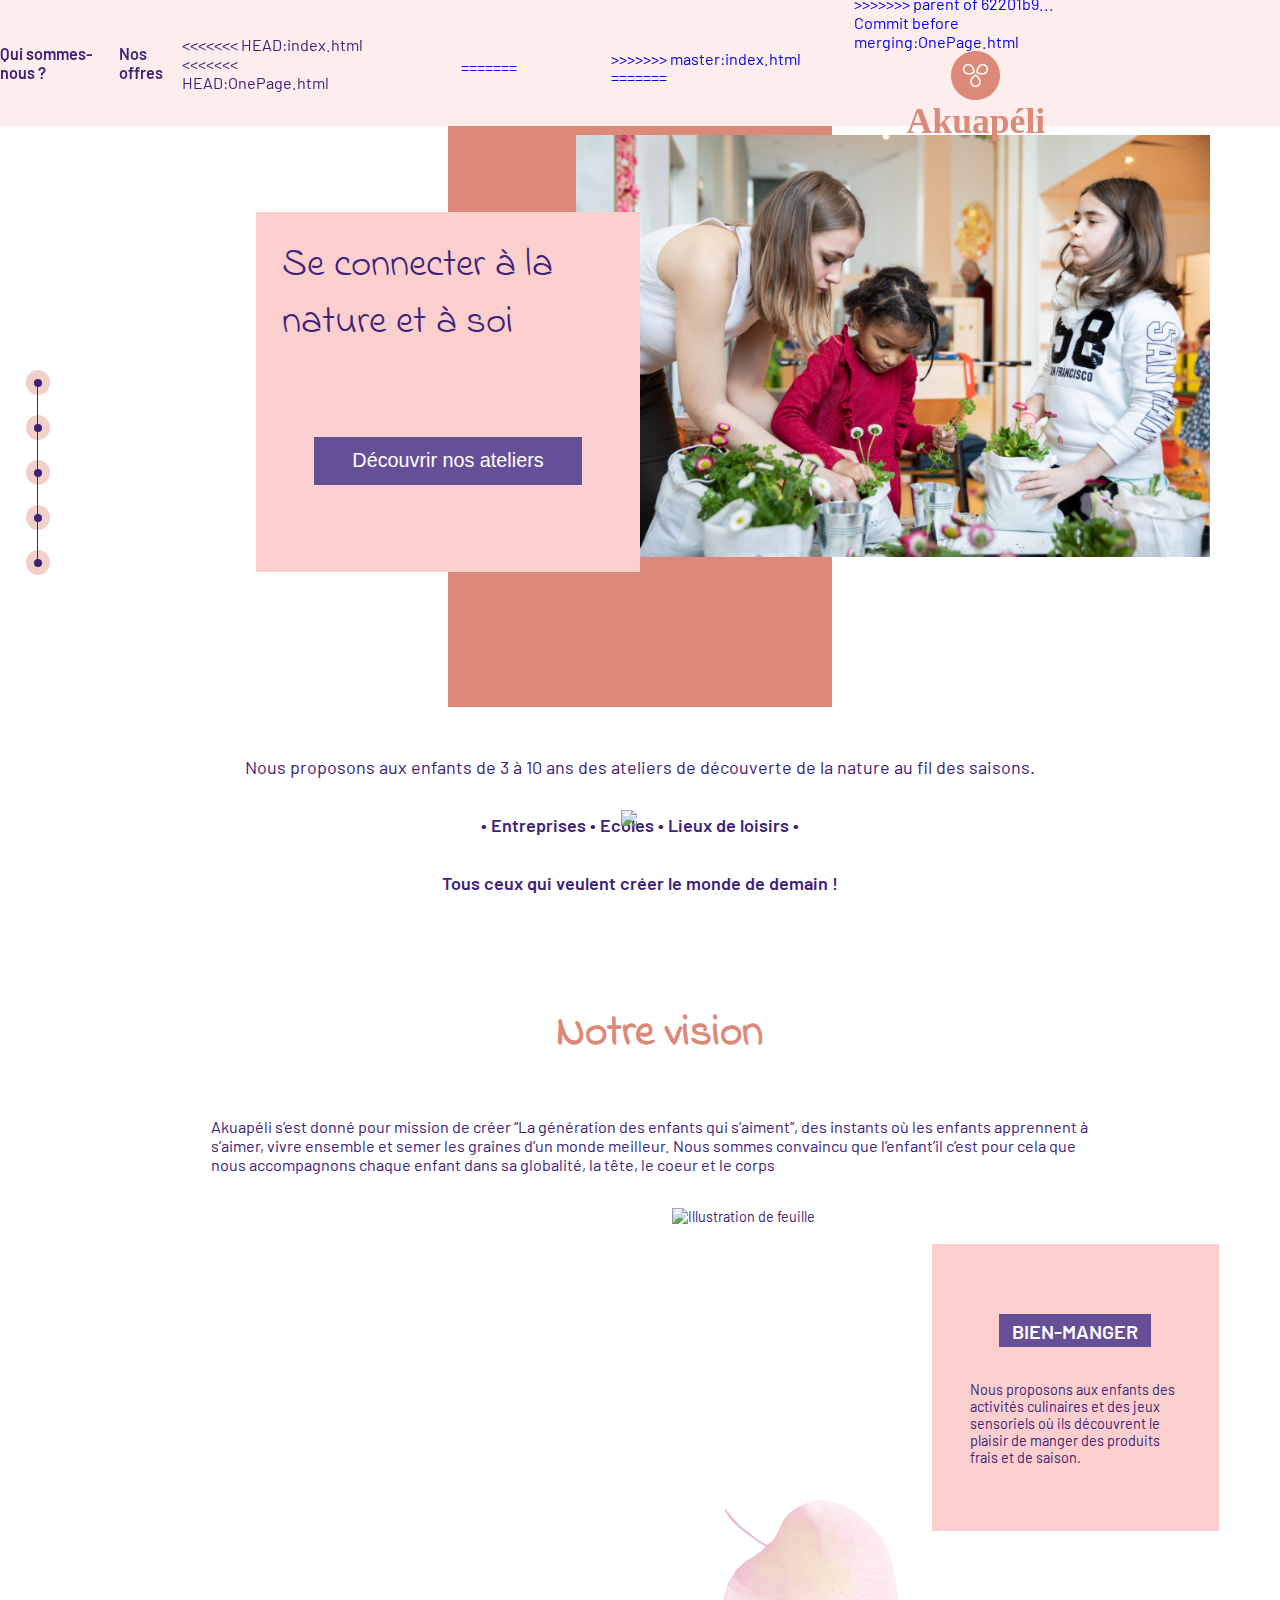
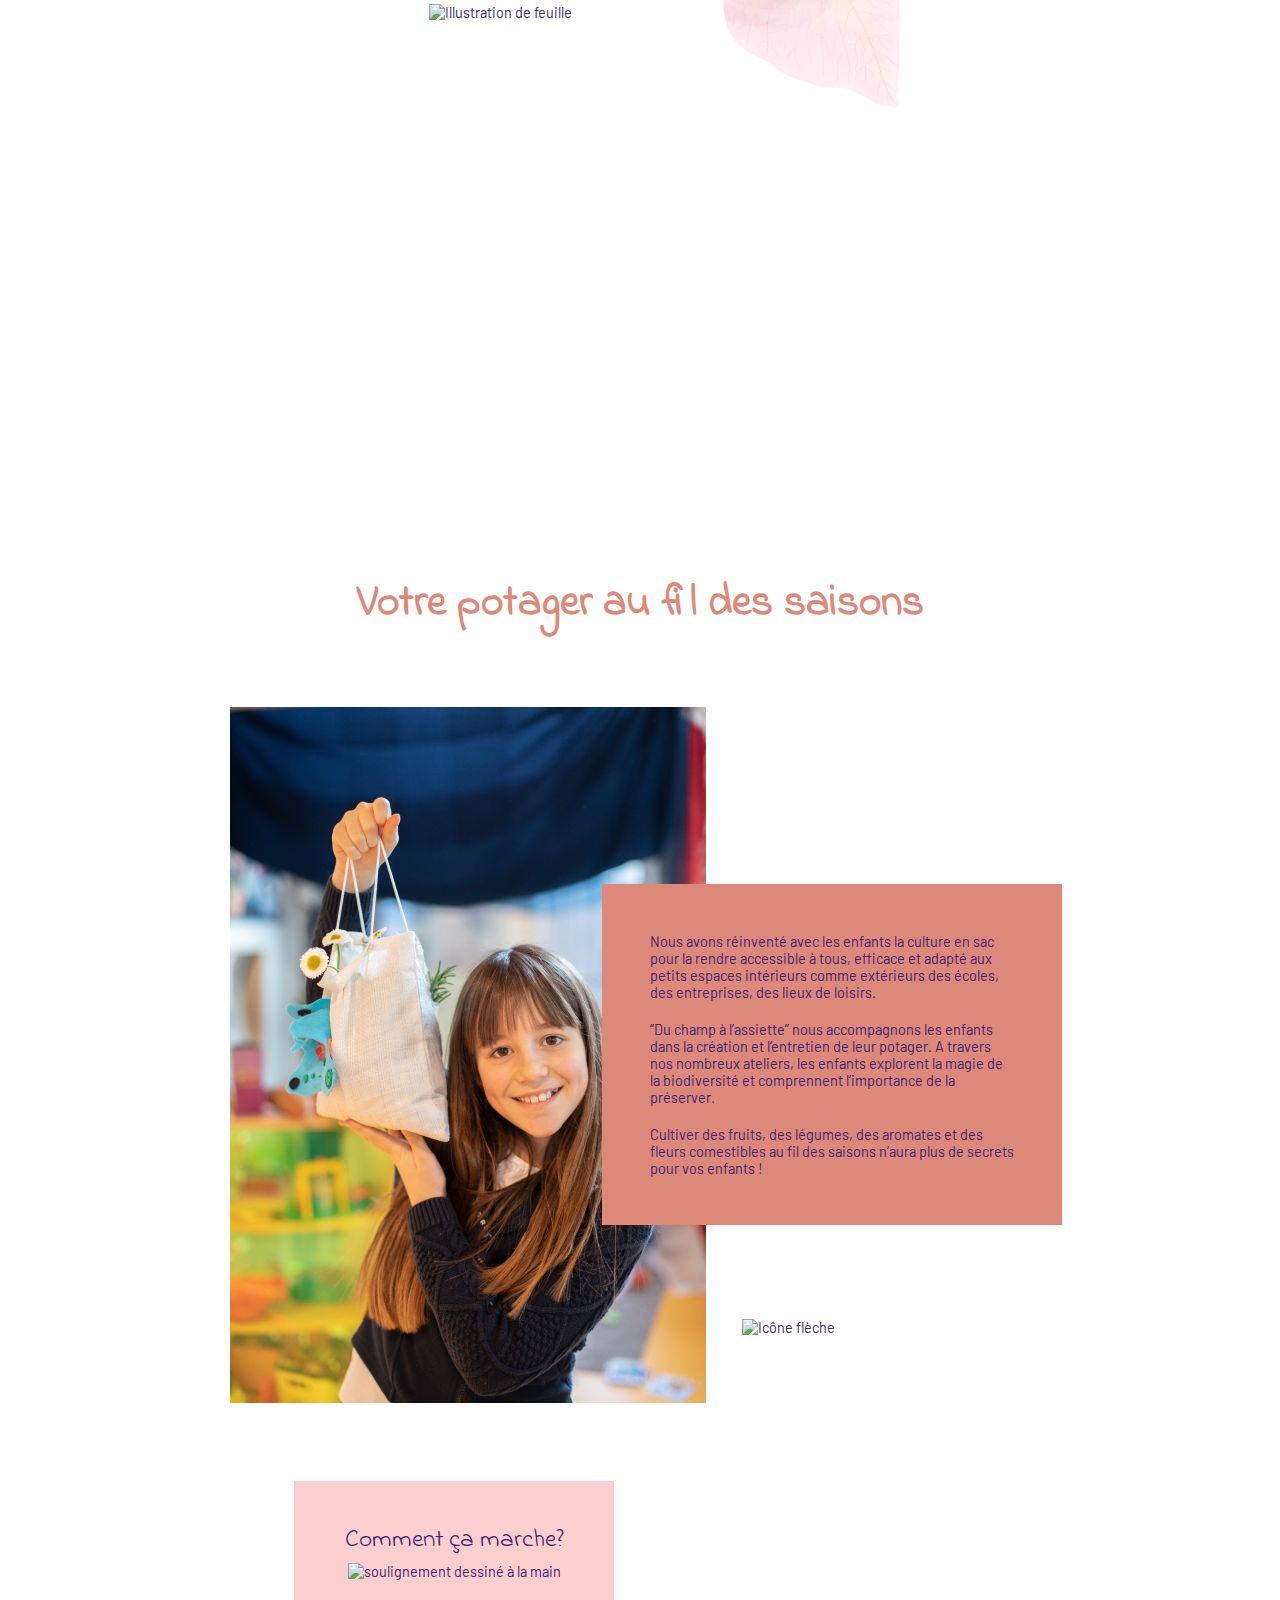
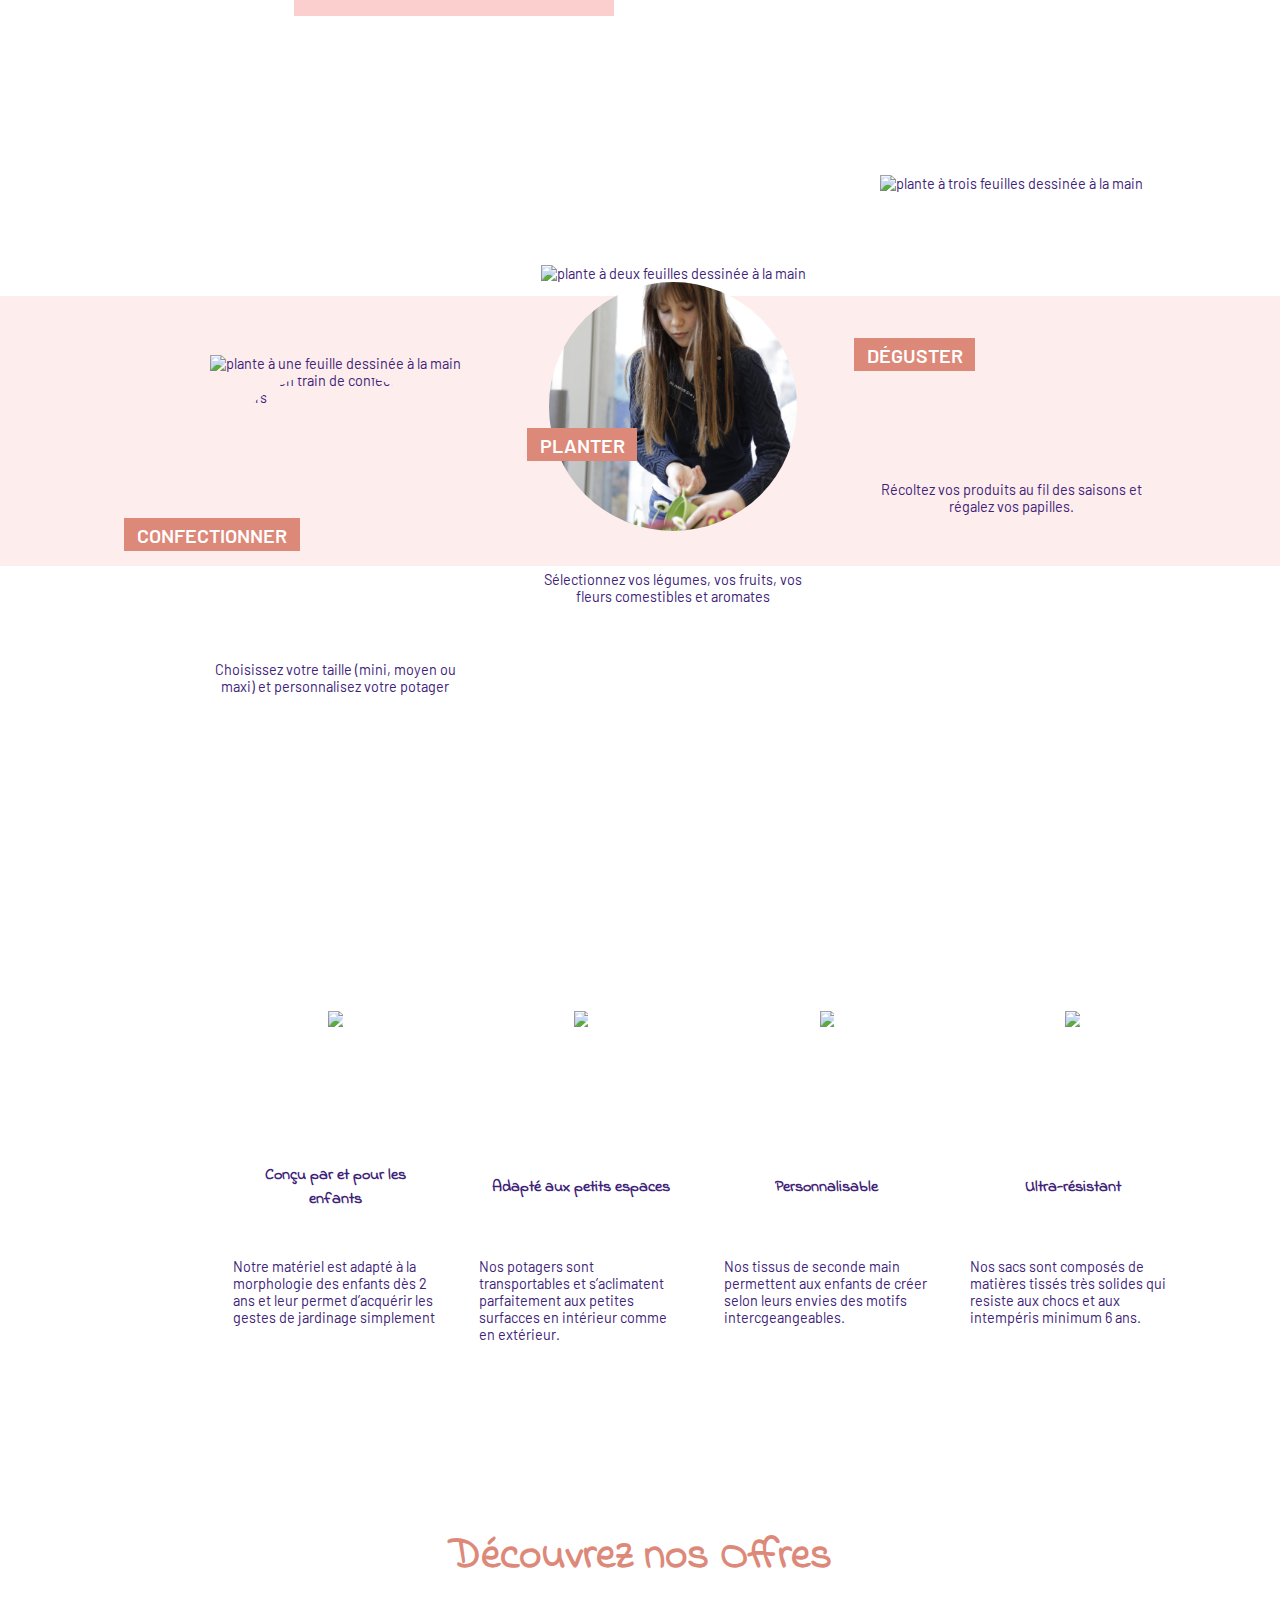
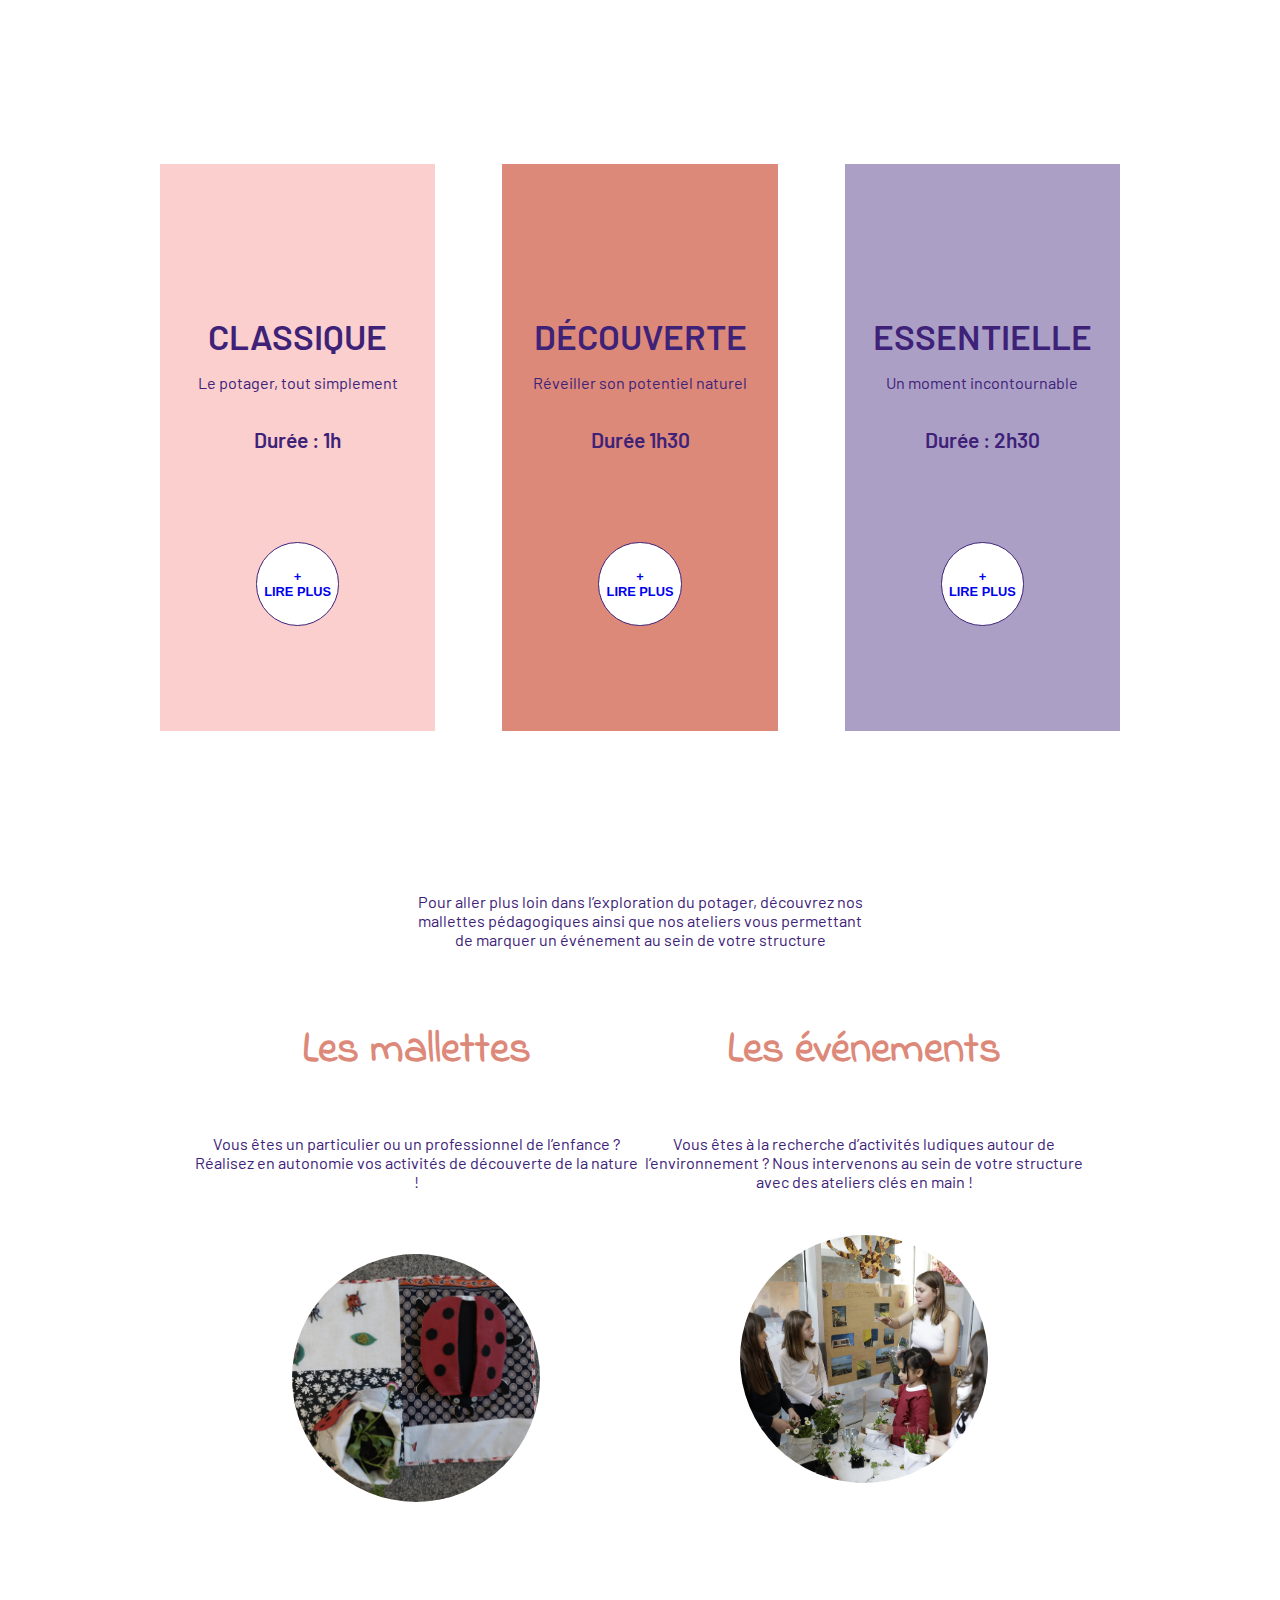
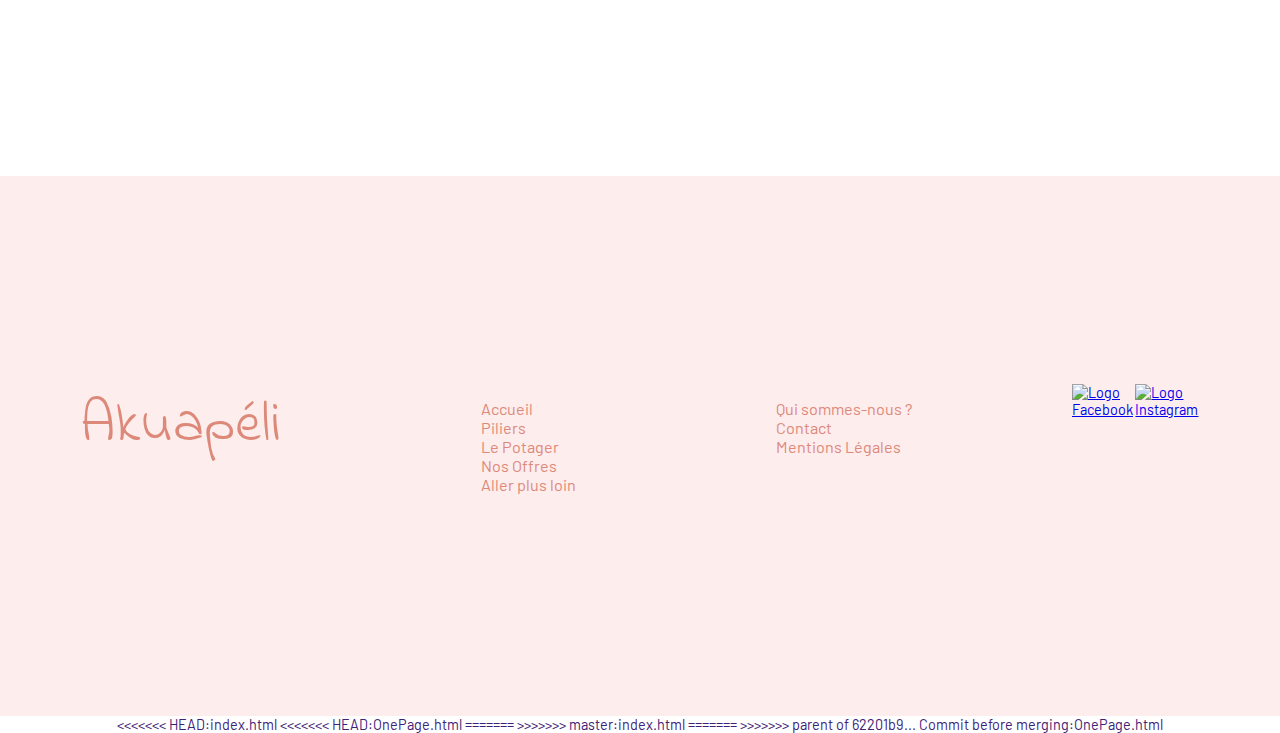
==== commit 6940ee3a: "Bordel" ====
--- a/index.html
+++ b/index.html
@@ -41,11 +41,15 @@
             <a id="lienOffres" href="Offres.html">Nos offres</a>
         </div>
 
+<<<<<<< HEAD:index.html
 <<<<<<< HEAD:OnePage.html
         <a id="logo" href="OnePage.html">
 =======
         <a id="logo" href="index.html">
 >>>>>>> master:index.html
+=======
+        <a id="logo" href="OnePage.html">
+>>>>>>> parent of 62201b9... Commit before merging:OnePage.html
             <img id="imageLogo" src="./ressources/images/LogoProvisoire.png" alt="Logo Akuapéli">
             <h1>Akuapéli</h1>
         </a>
@@ -460,8 +464,12 @@
     
 </body>
 
+<<<<<<< HEAD:index.html
 <<<<<<< HEAD:OnePage.html
 </html>
 =======
 </html>
 >>>>>>> master:index.html
+=======
+</html>
+>>>>>>> parent of 62201b9... Commit before merging:OnePage.html
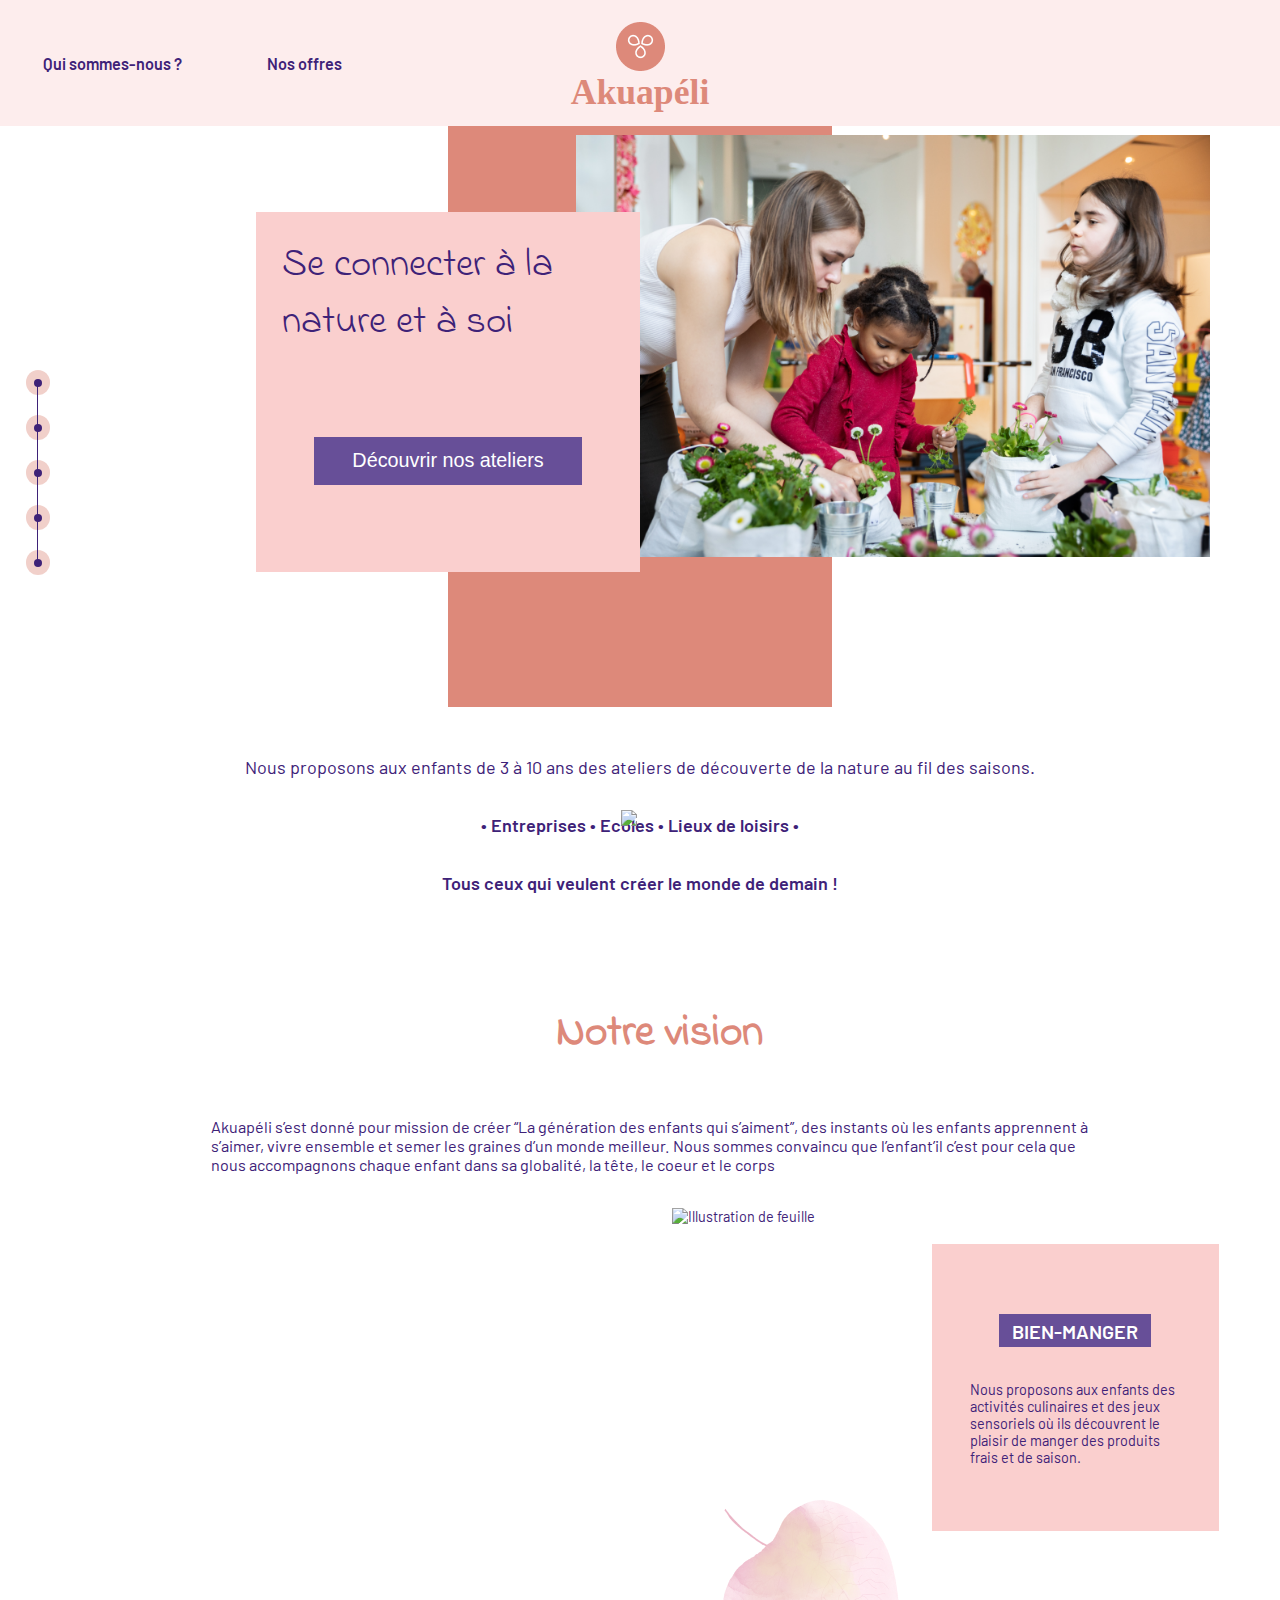
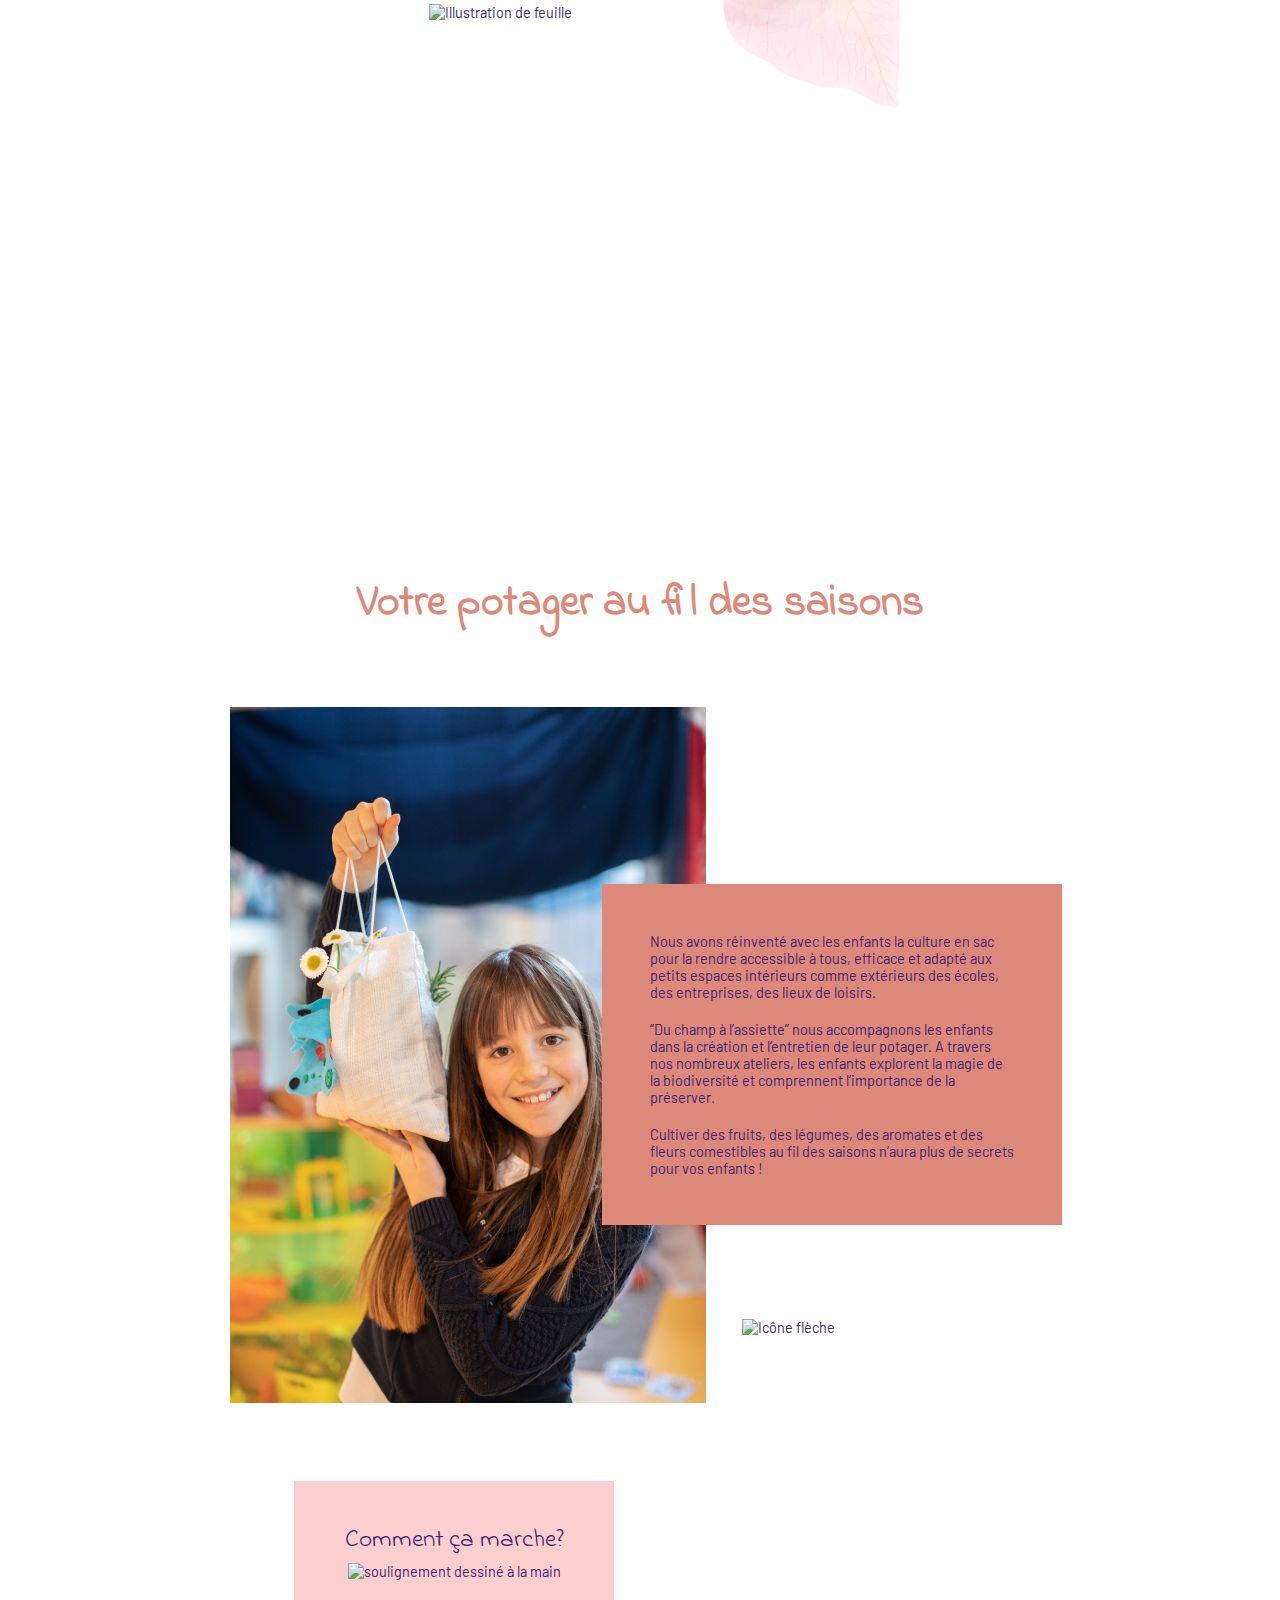
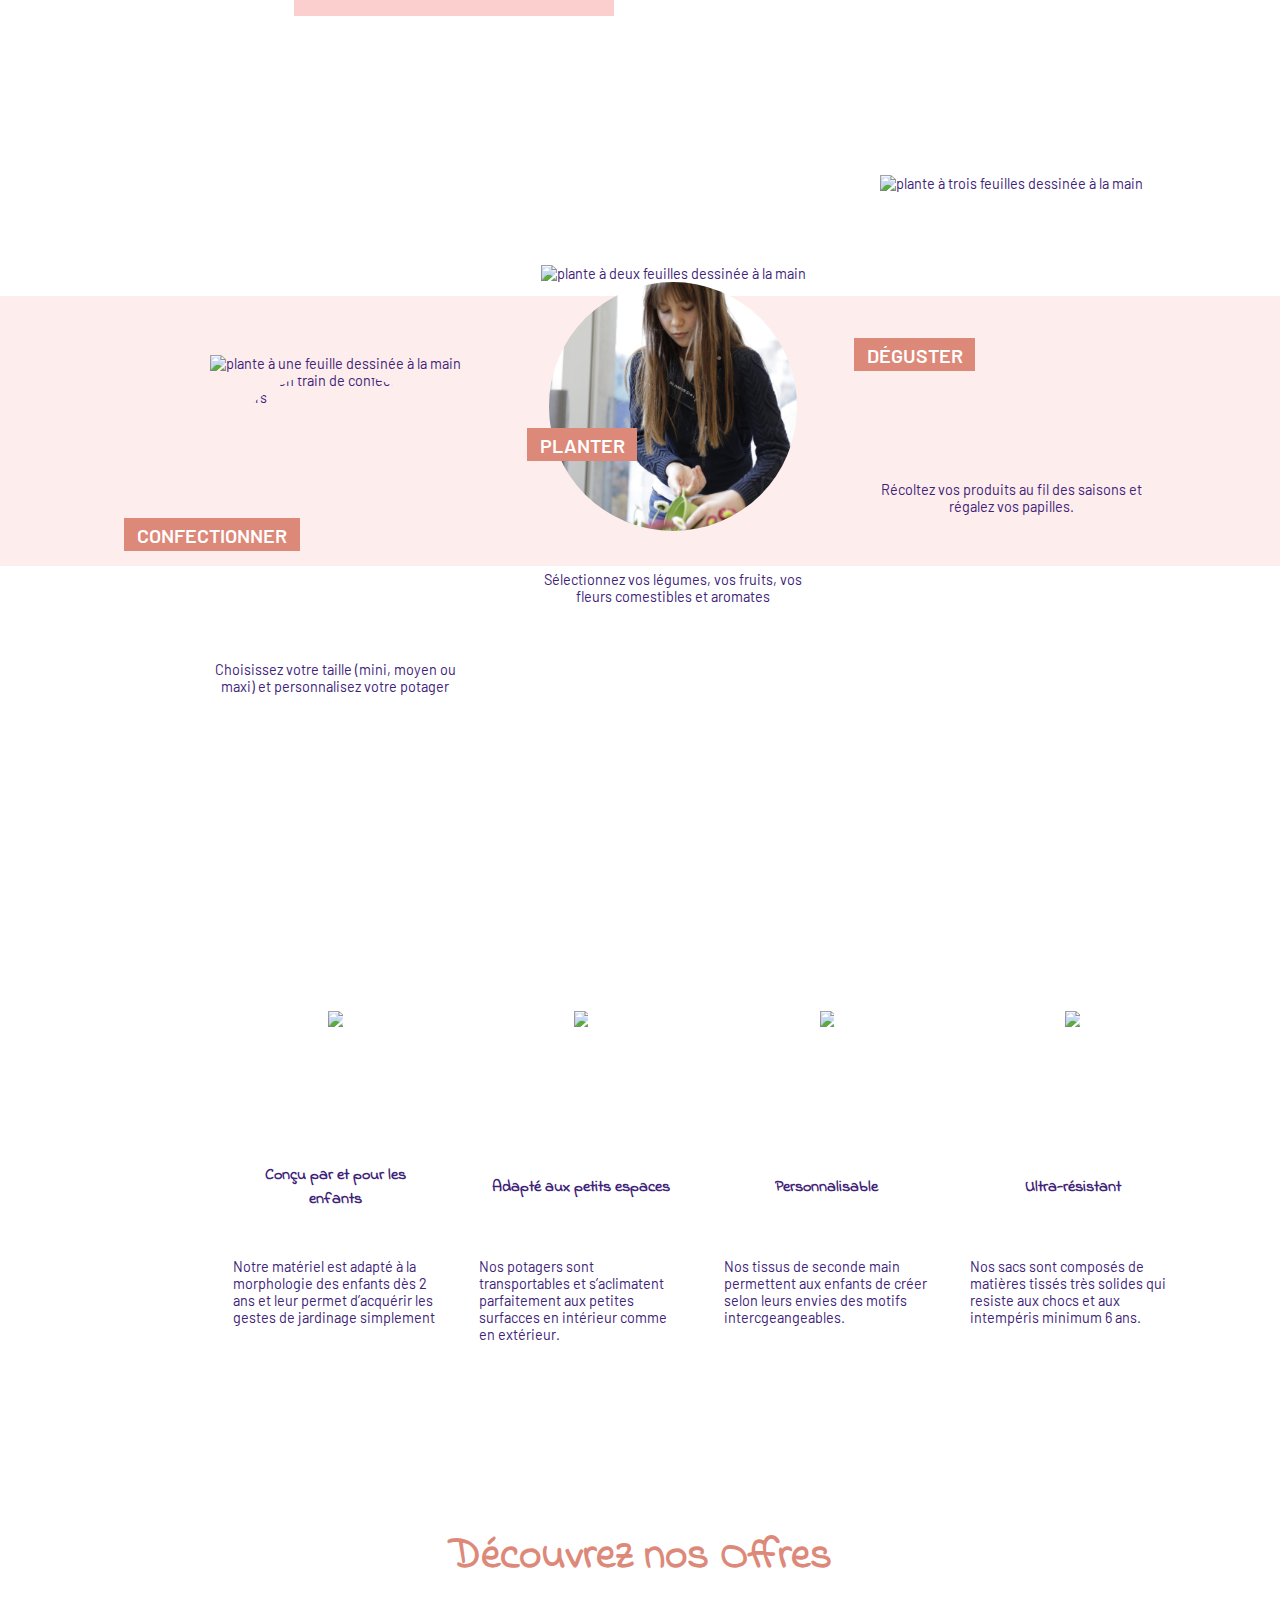
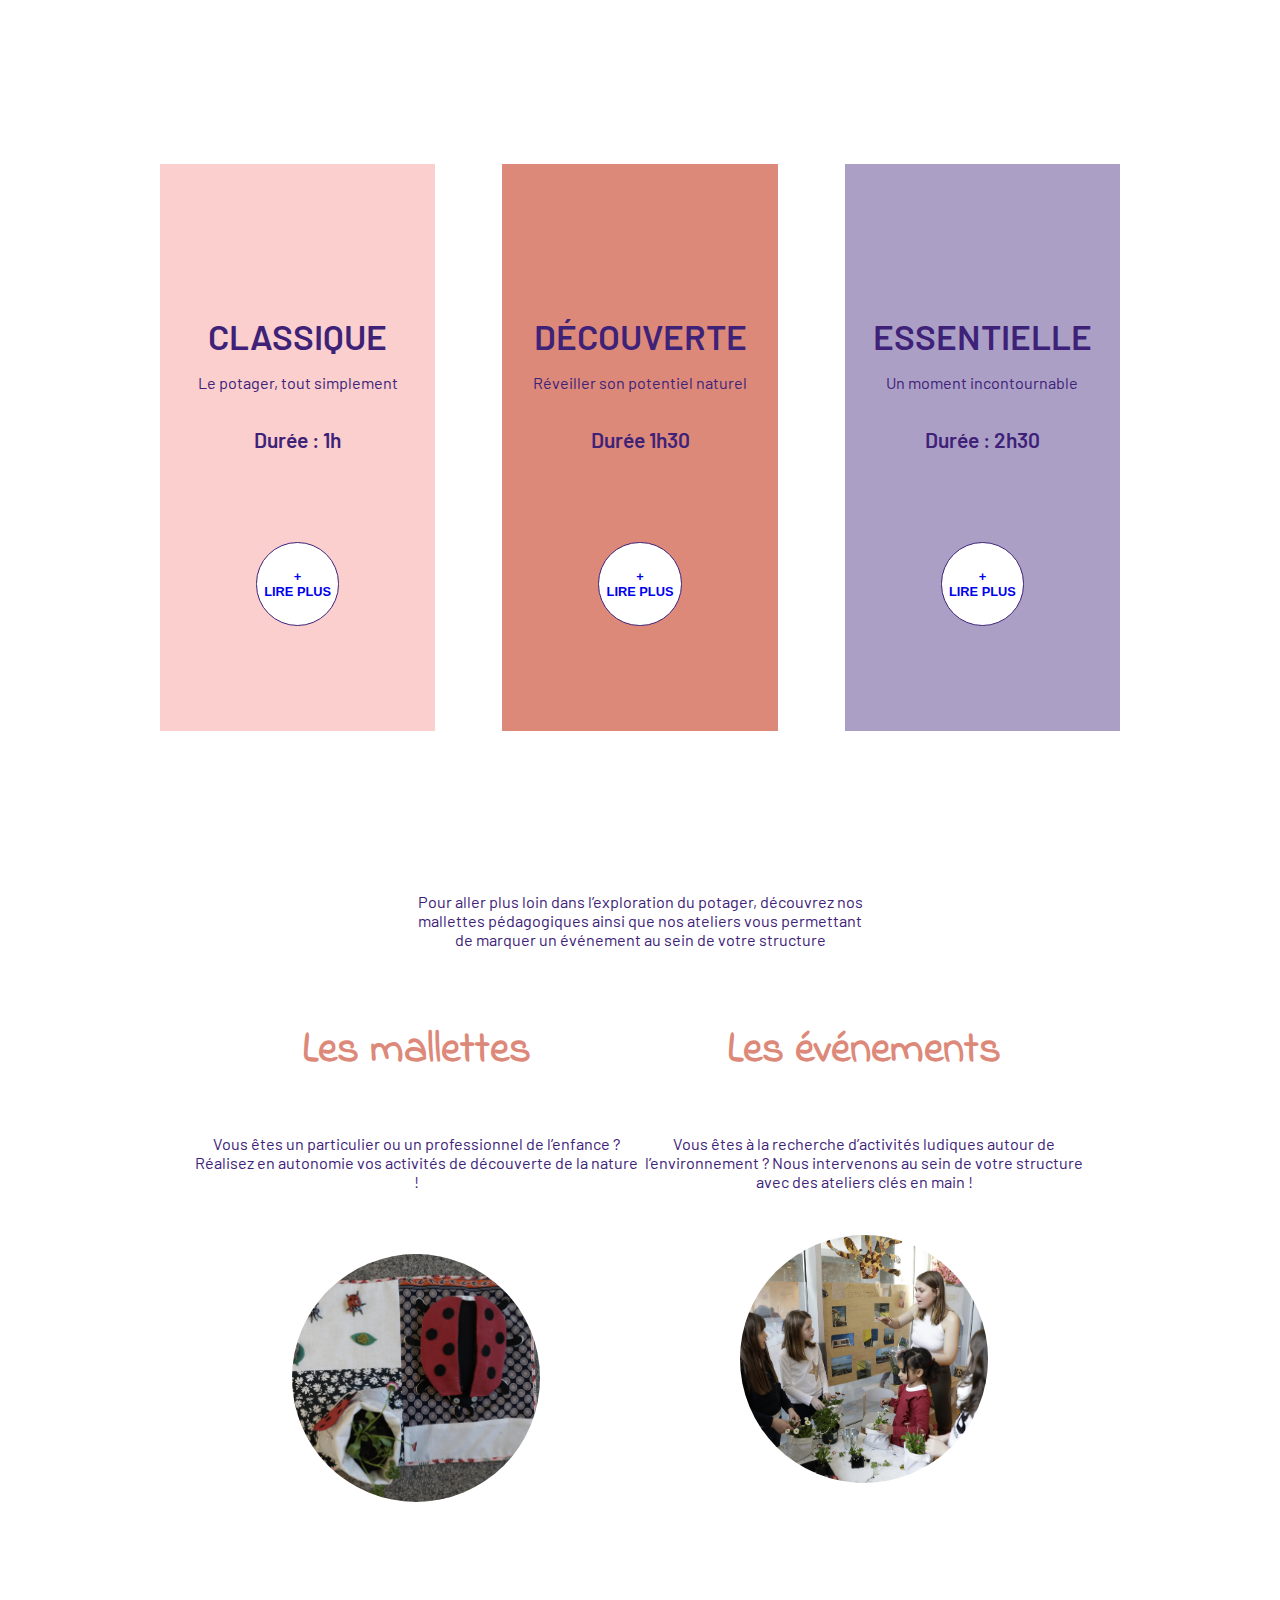
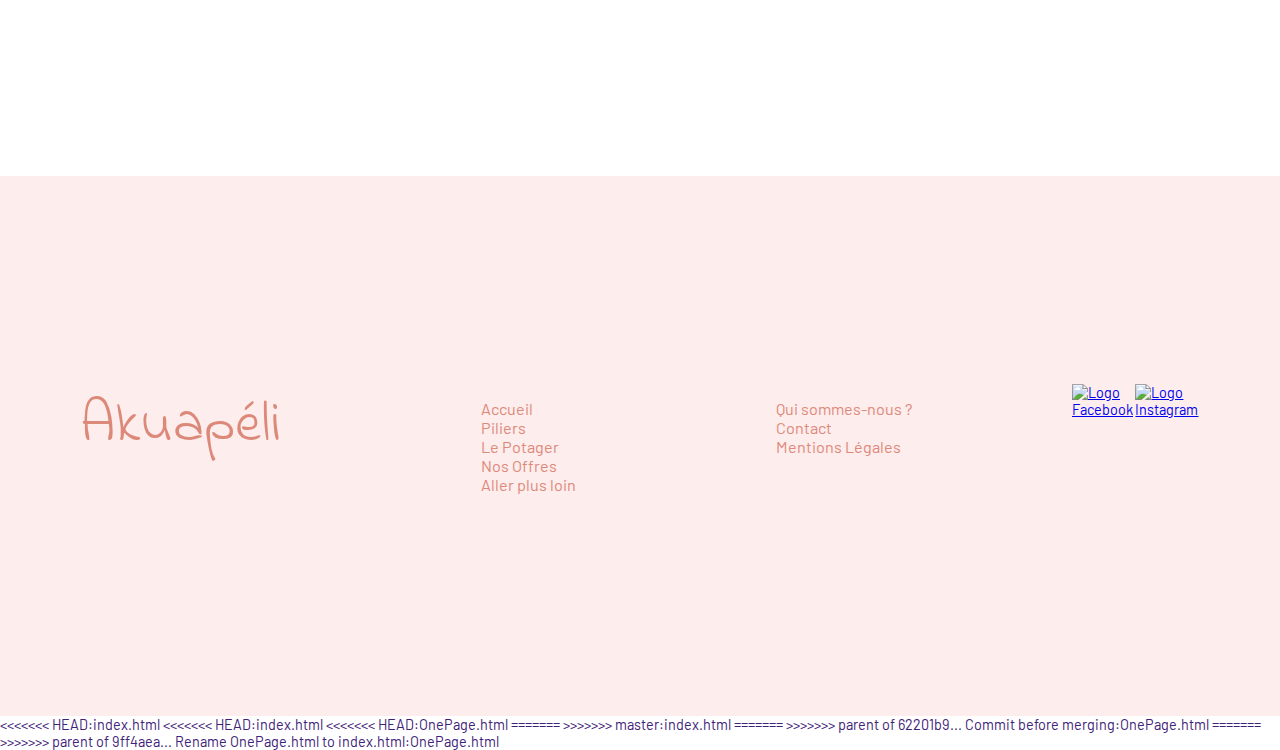
==== commit 76a7d17a: "Change OnePage into index" ====
--- a/index.html
+++ b/index.html
@@ -41,15 +41,8 @@
             <a id="lienOffres" href="Offres.html">Nos offres</a>
         </div>
 
-<<<<<<< HEAD:index.html
-<<<<<<< HEAD:OnePage.html
-        <a id="logo" href="OnePage.html">
-=======
+
         <a id="logo" href="index.html">
->>>>>>> master:index.html
-=======
-        <a id="logo" href="OnePage.html">
->>>>>>> parent of 62201b9... Commit before merging:OnePage.html
             <img id="imageLogo" src="./ressources/images/LogoProvisoire.png" alt="Logo Akuapéli">
             <h1>Akuapéli</h1>
         </a>
@@ -465,6 +458,7 @@
 </body>
 
 <<<<<<< HEAD:index.html
+<<<<<<< HEAD:index.html
 <<<<<<< HEAD:OnePage.html
 </html>
 =======
@@ -473,3 +467,6 @@
 =======
 </html>
 >>>>>>> parent of 62201b9... Commit before merging:OnePage.html
+=======
+</html>
+>>>>>>> parent of 9ff4aea... Rename OnePage.html to index.html:OnePage.html
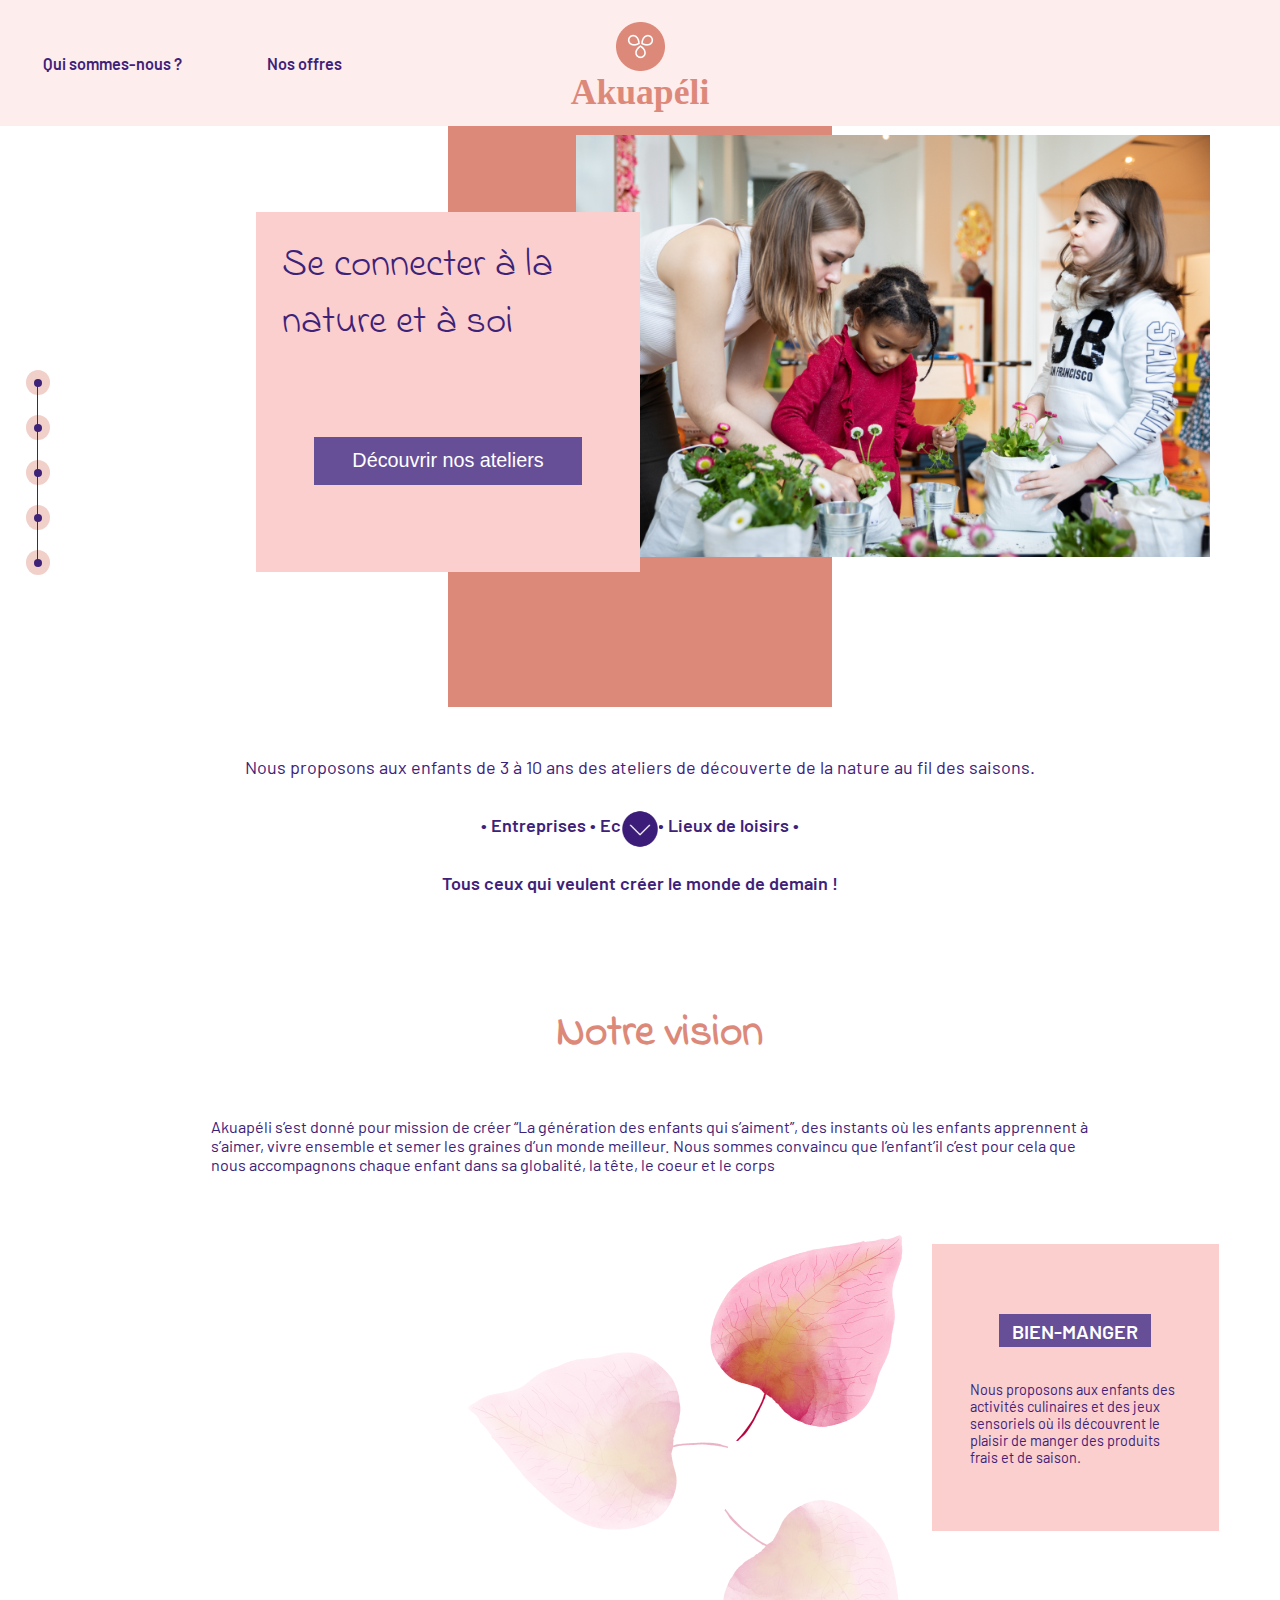
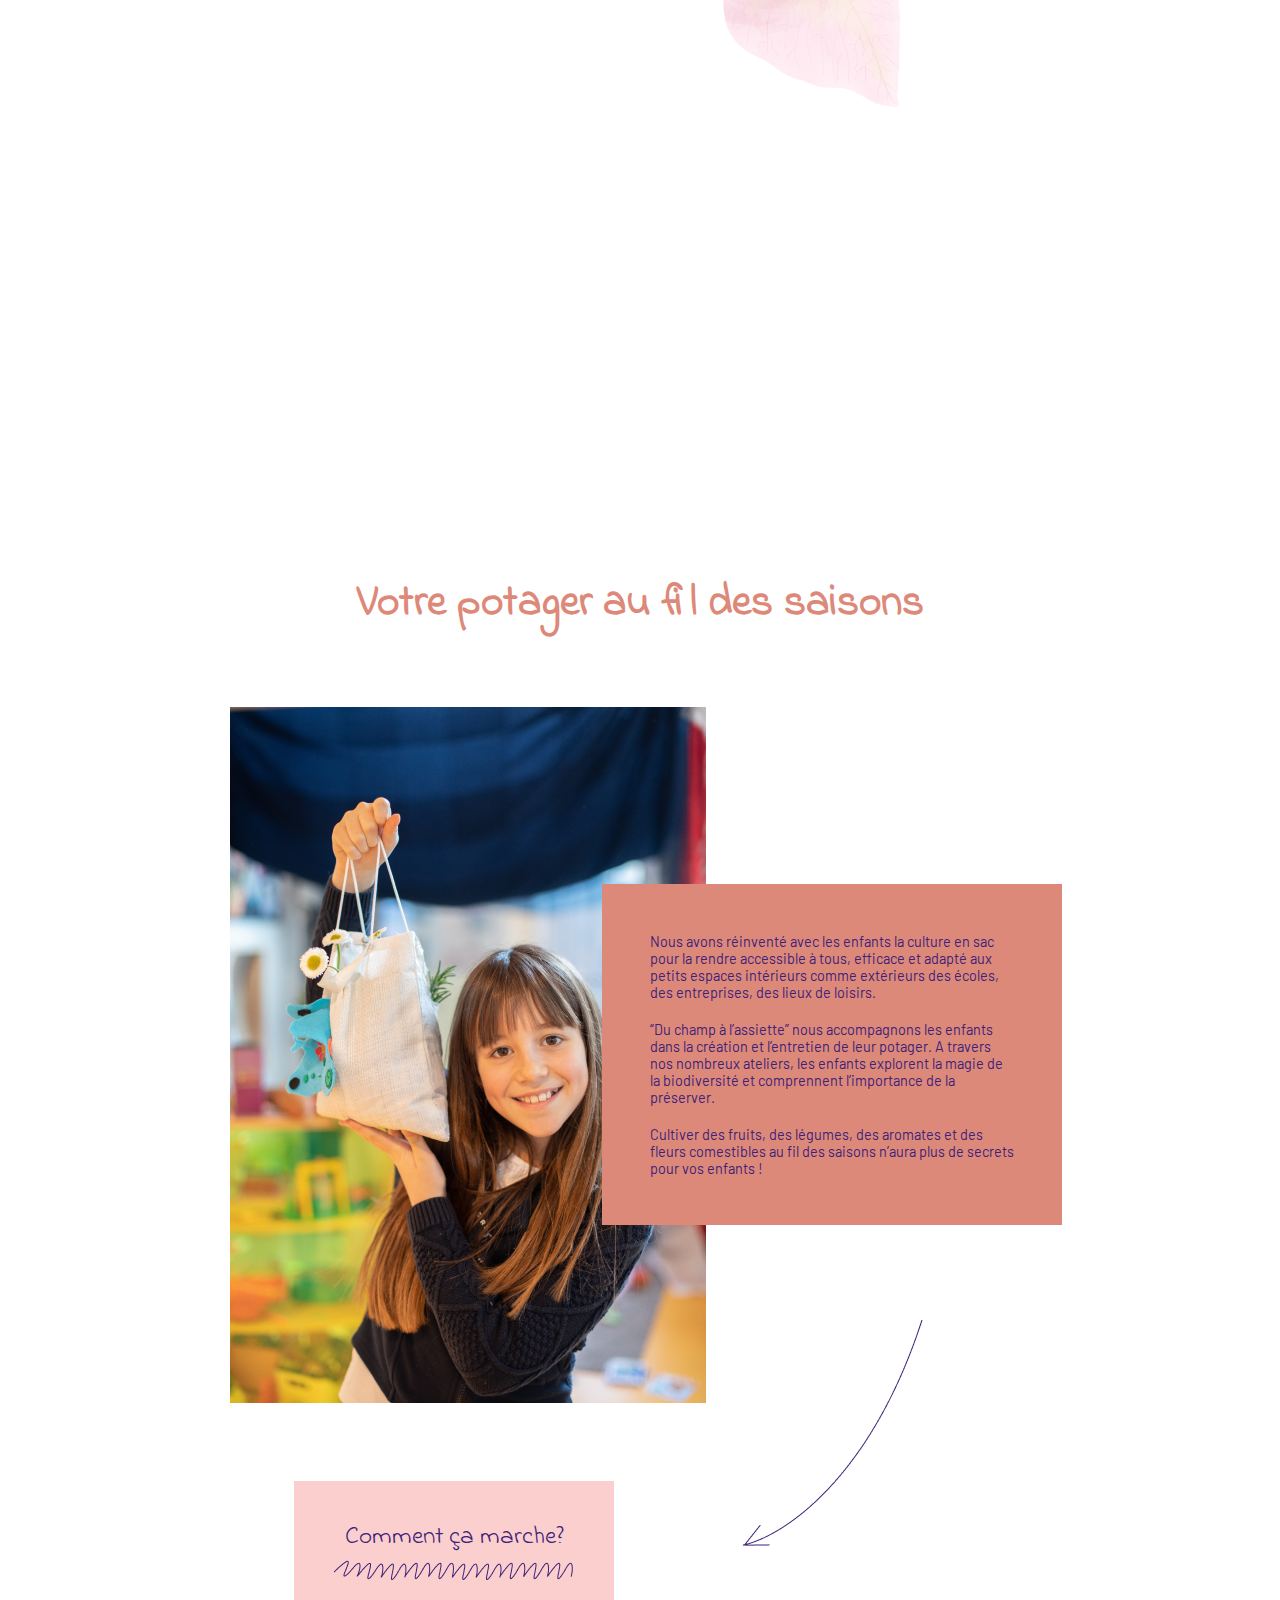
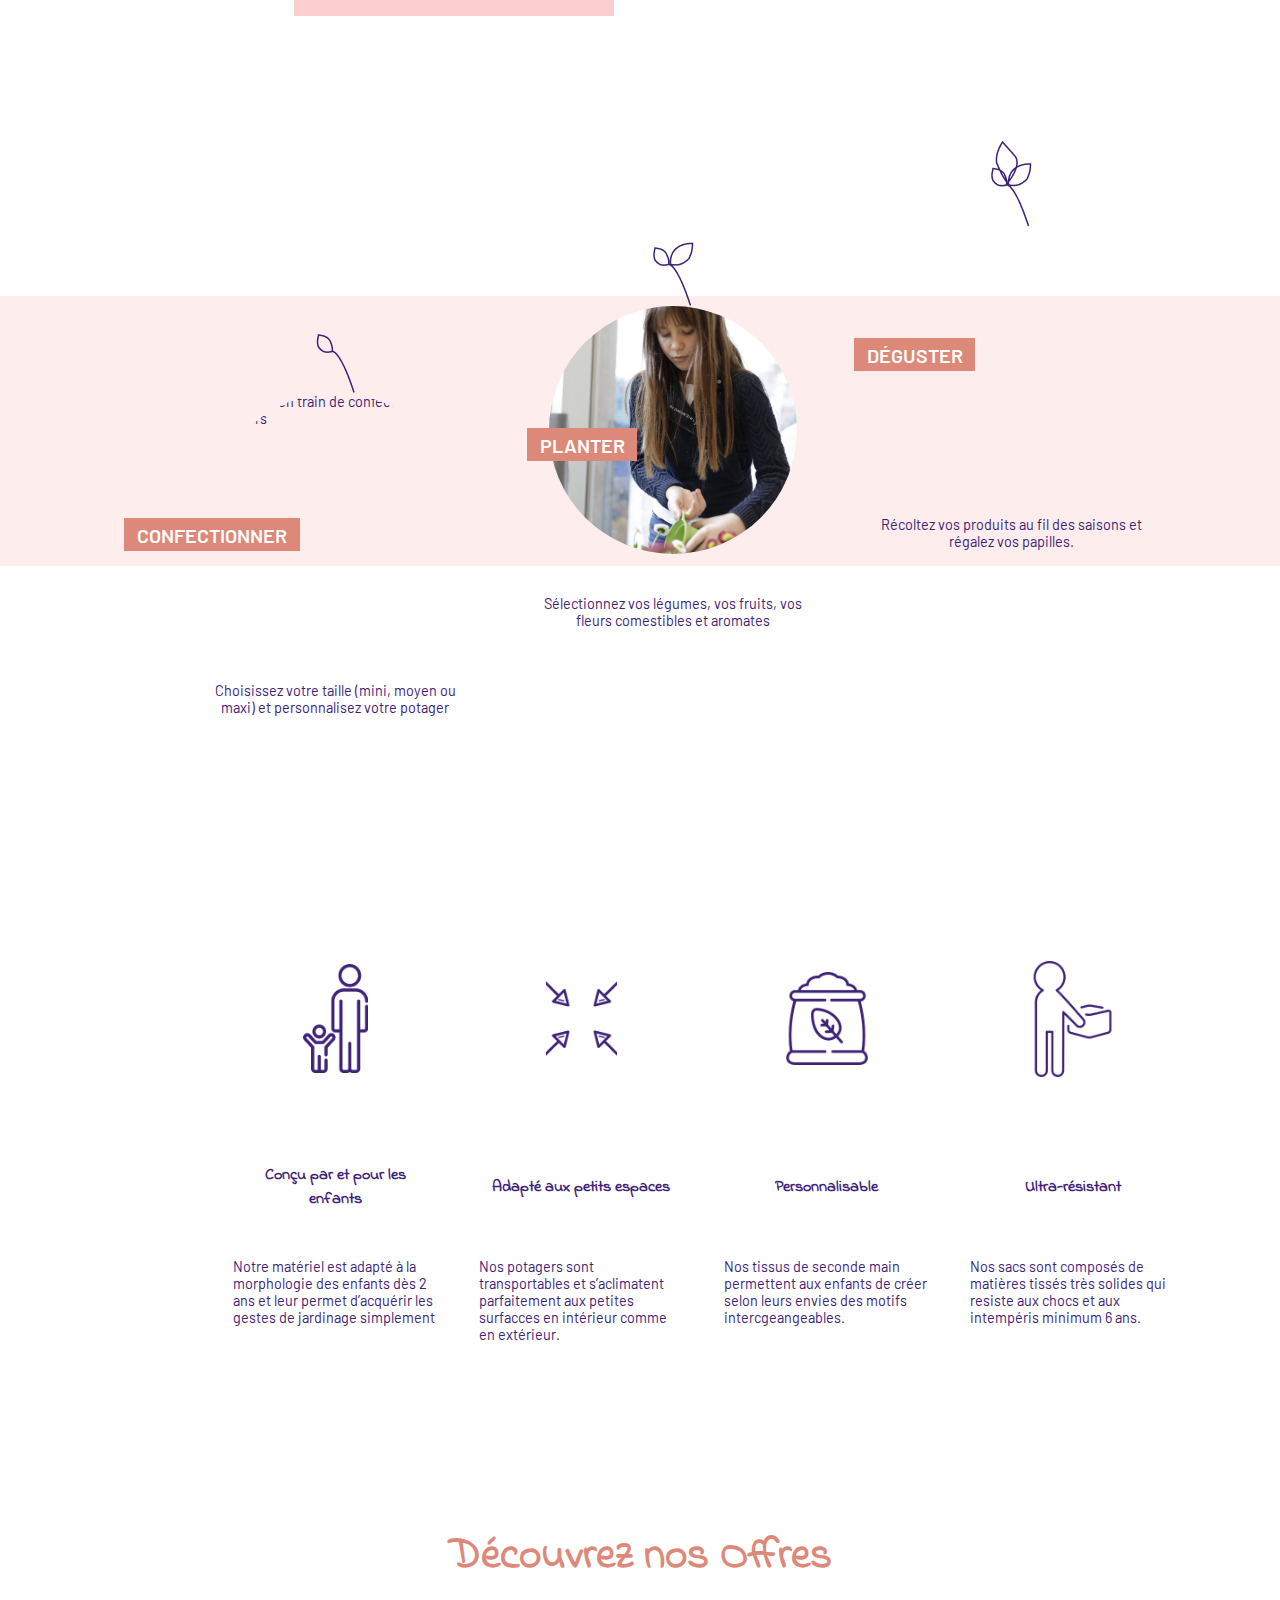
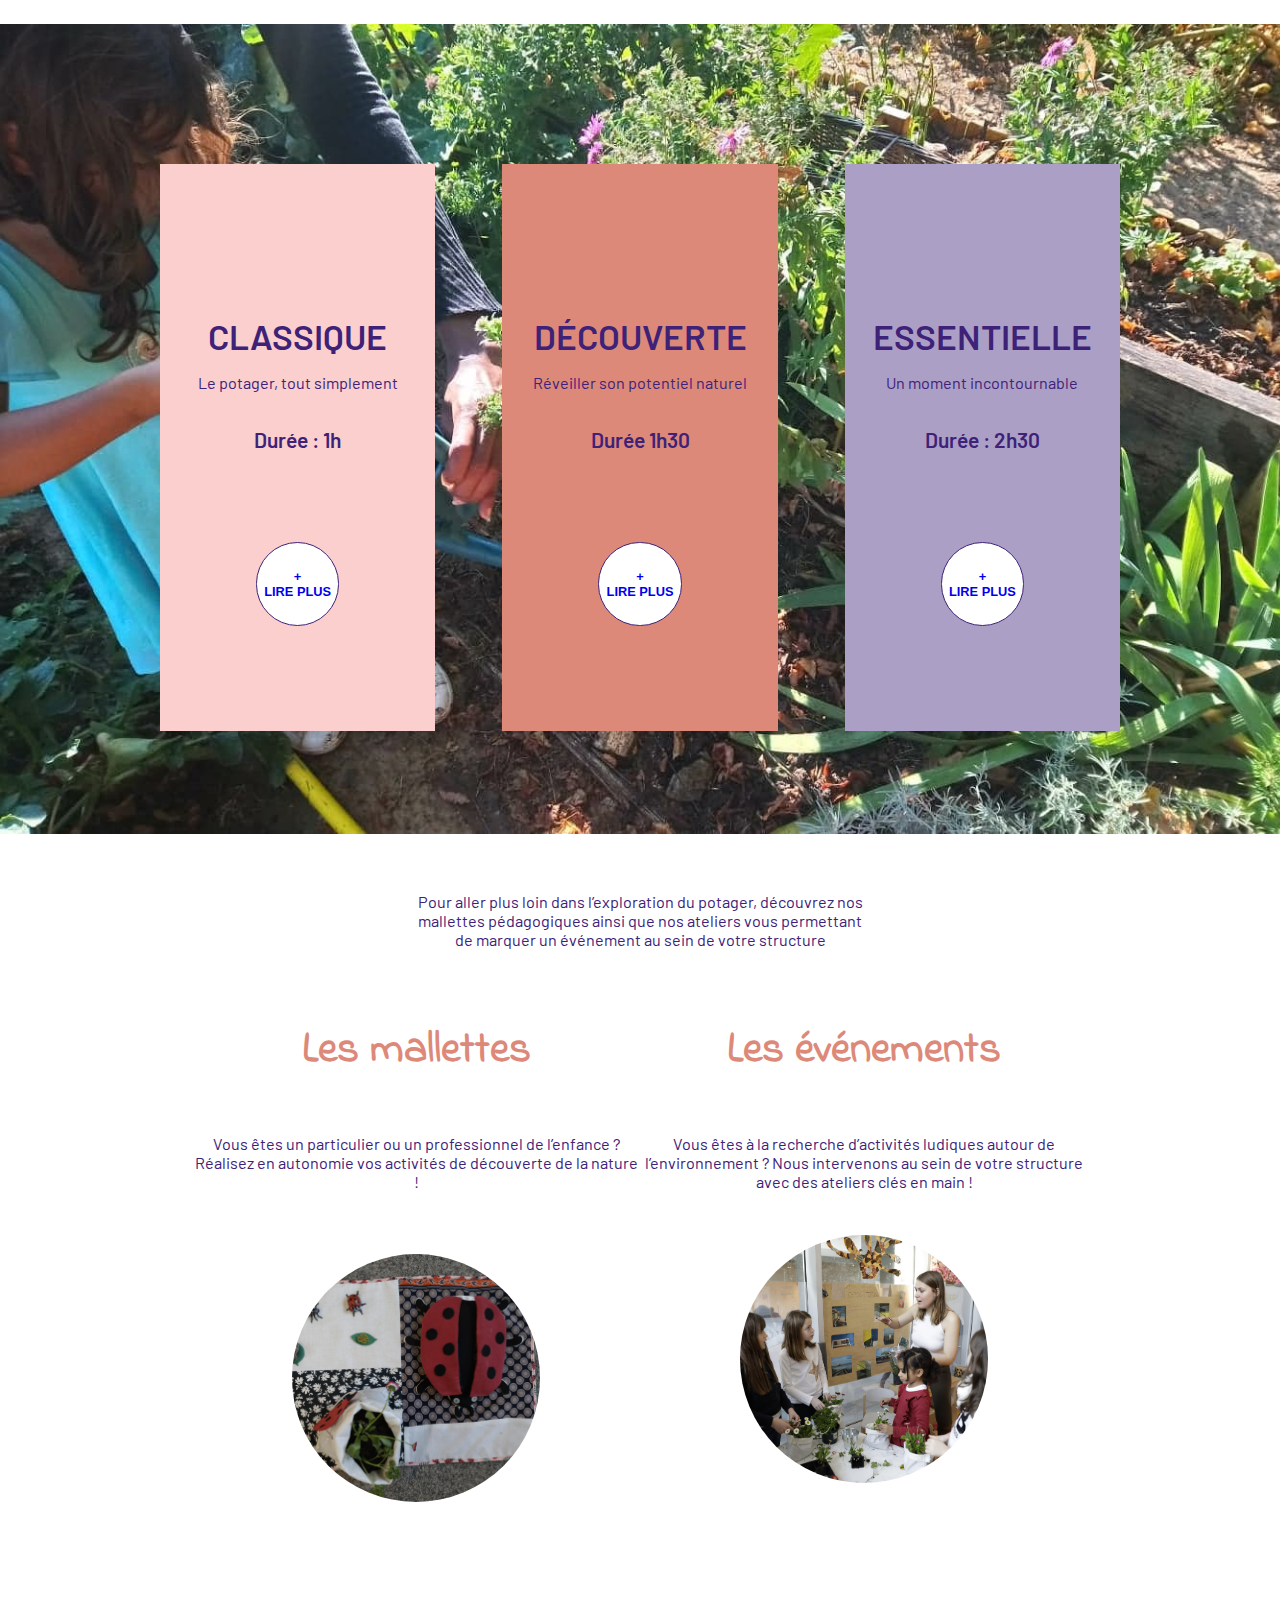
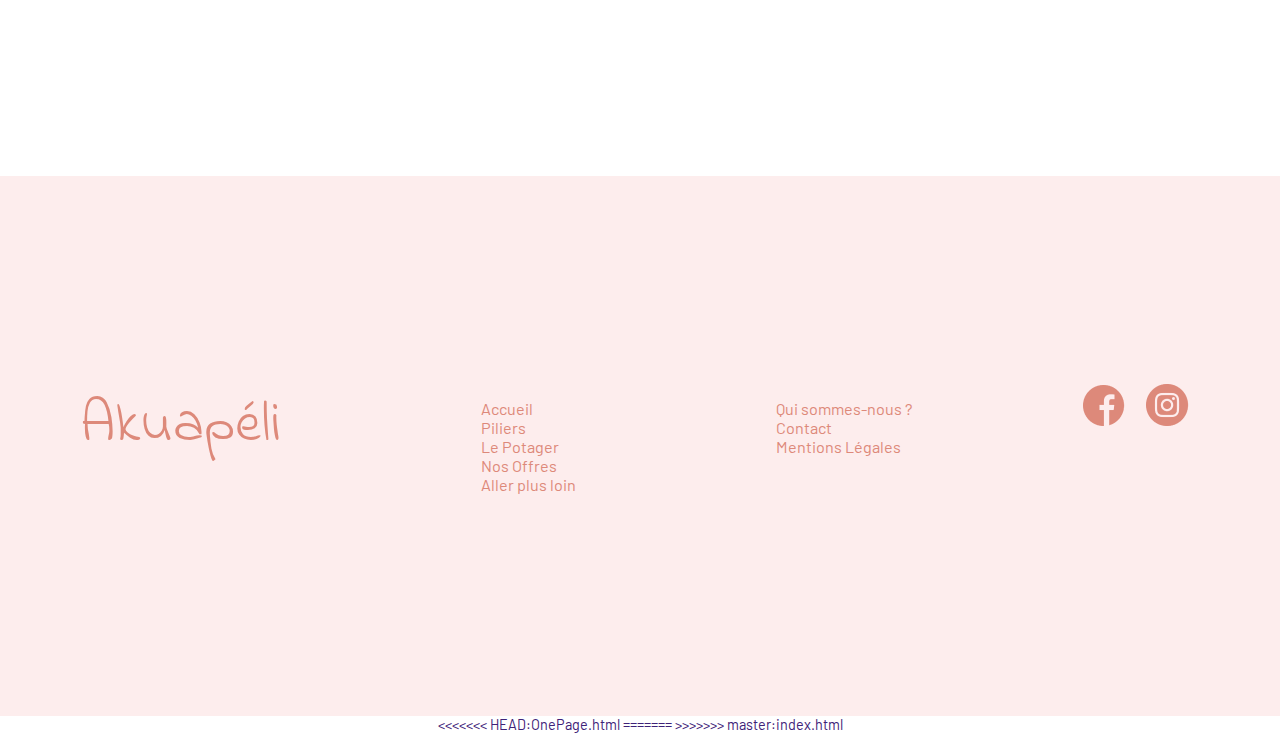
==== commit ee68c734: "Add minor changes" ====
--- a/index.html
+++ b/index.html
@@ -40,7 +40,6 @@
             <a id="lienQuiSommesNous" href="QuiSommesNous.html">Qui sommes-nous ?</a>
             <a id="lienOffres" href="Offres.html">Nos offres</a>
         </div>
-
 
         <a id="logo" href="index.html">
             <img id="imageLogo" src="./ressources/images/LogoProvisoire.png" alt="Logo Akuapéli">
@@ -457,16 +456,8 @@
     
 </body>
 
-<<<<<<< HEAD:index.html
-<<<<<<< HEAD:index.html
 <<<<<<< HEAD:OnePage.html
 </html>
 =======
 </html>
 >>>>>>> master:index.html
-=======
-</html>
->>>>>>> parent of 62201b9... Commit before merging:OnePage.html
-=======
-</html>
->>>>>>> parent of 9ff4aea... Rename OnePage.html to index.html:OnePage.html
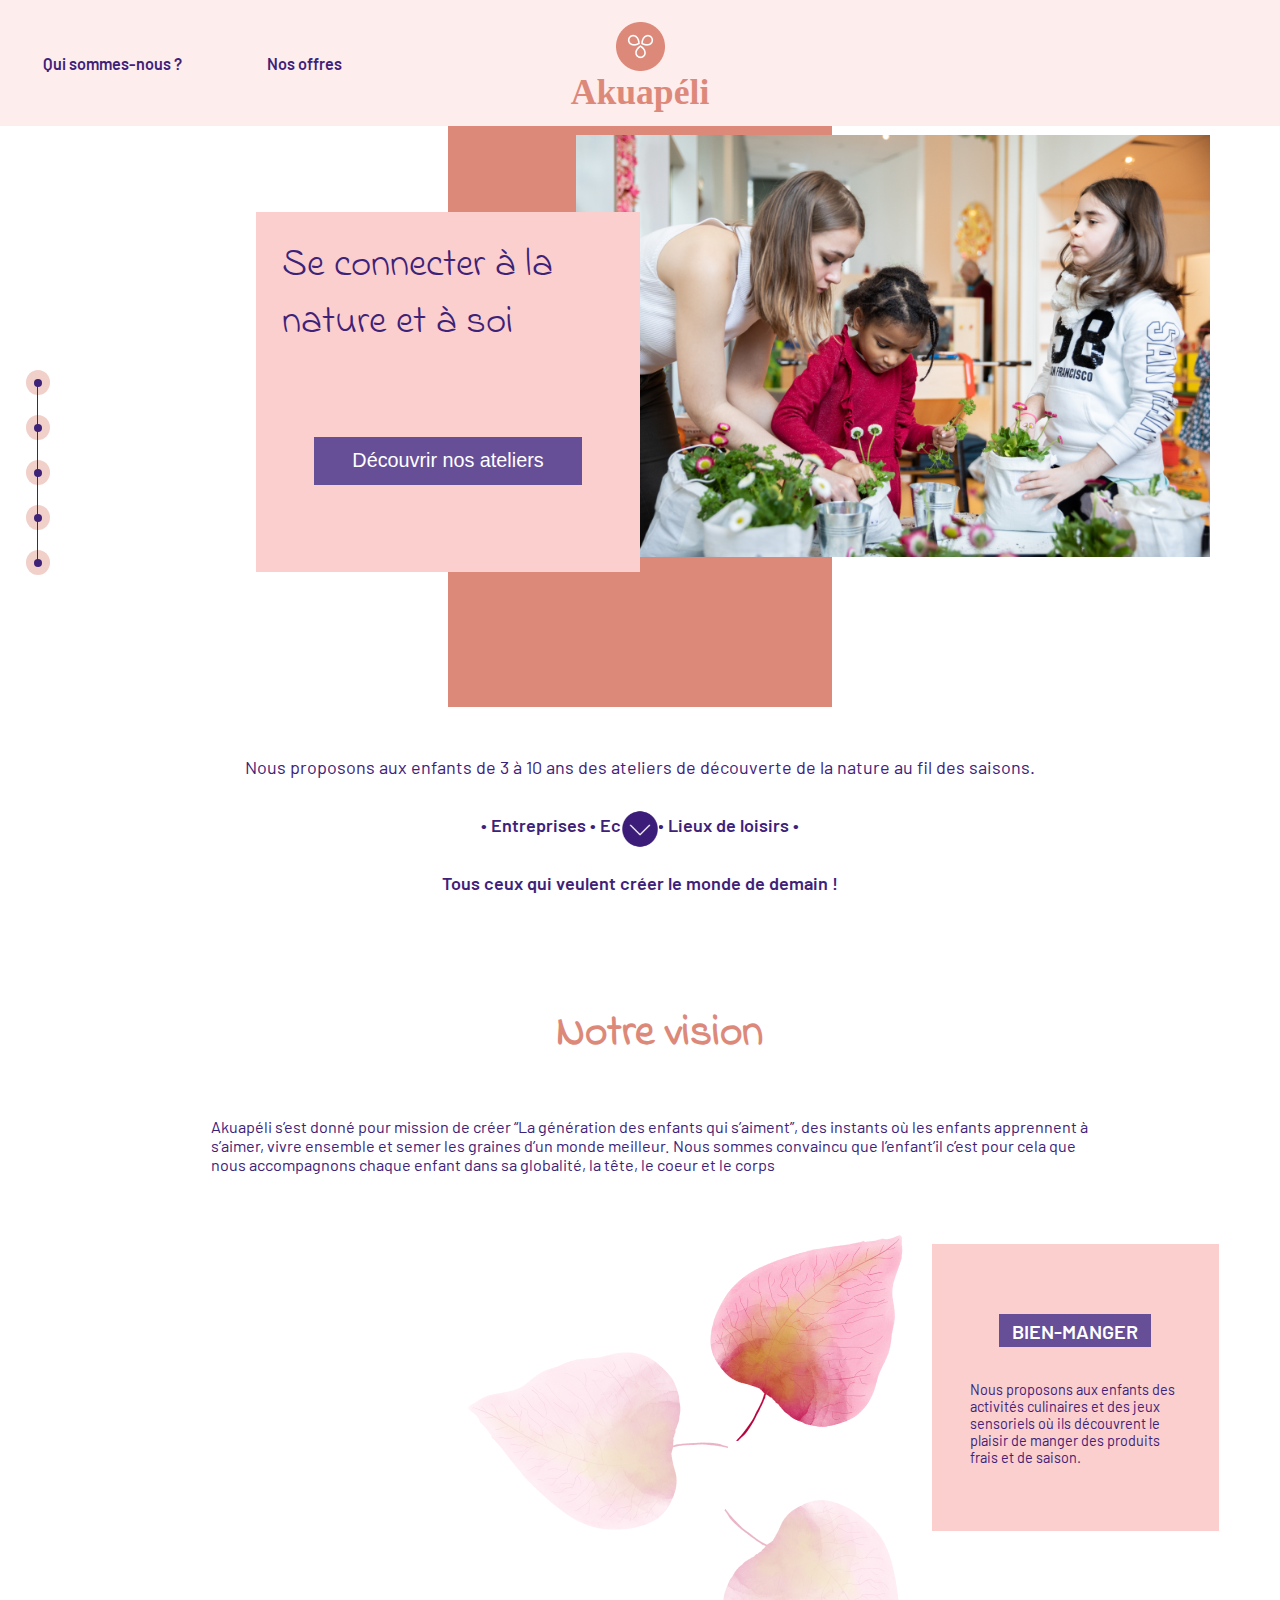
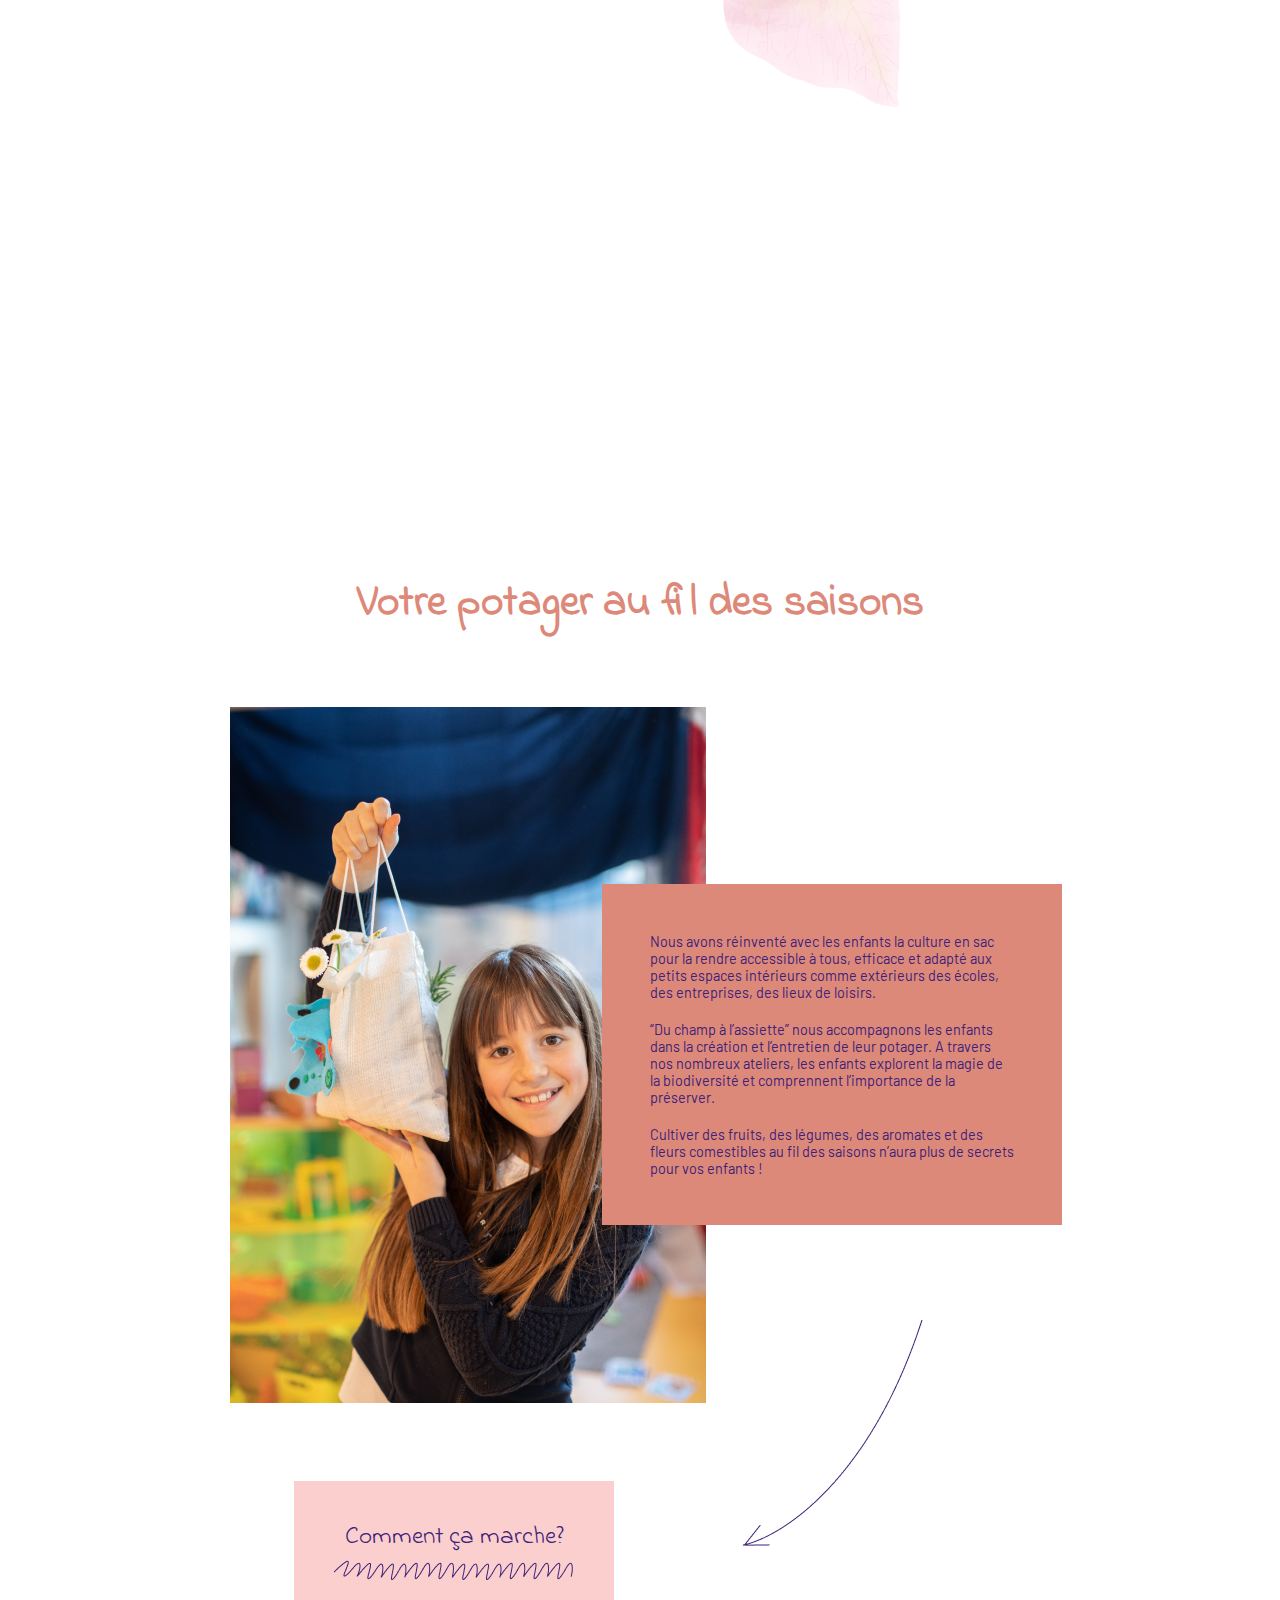
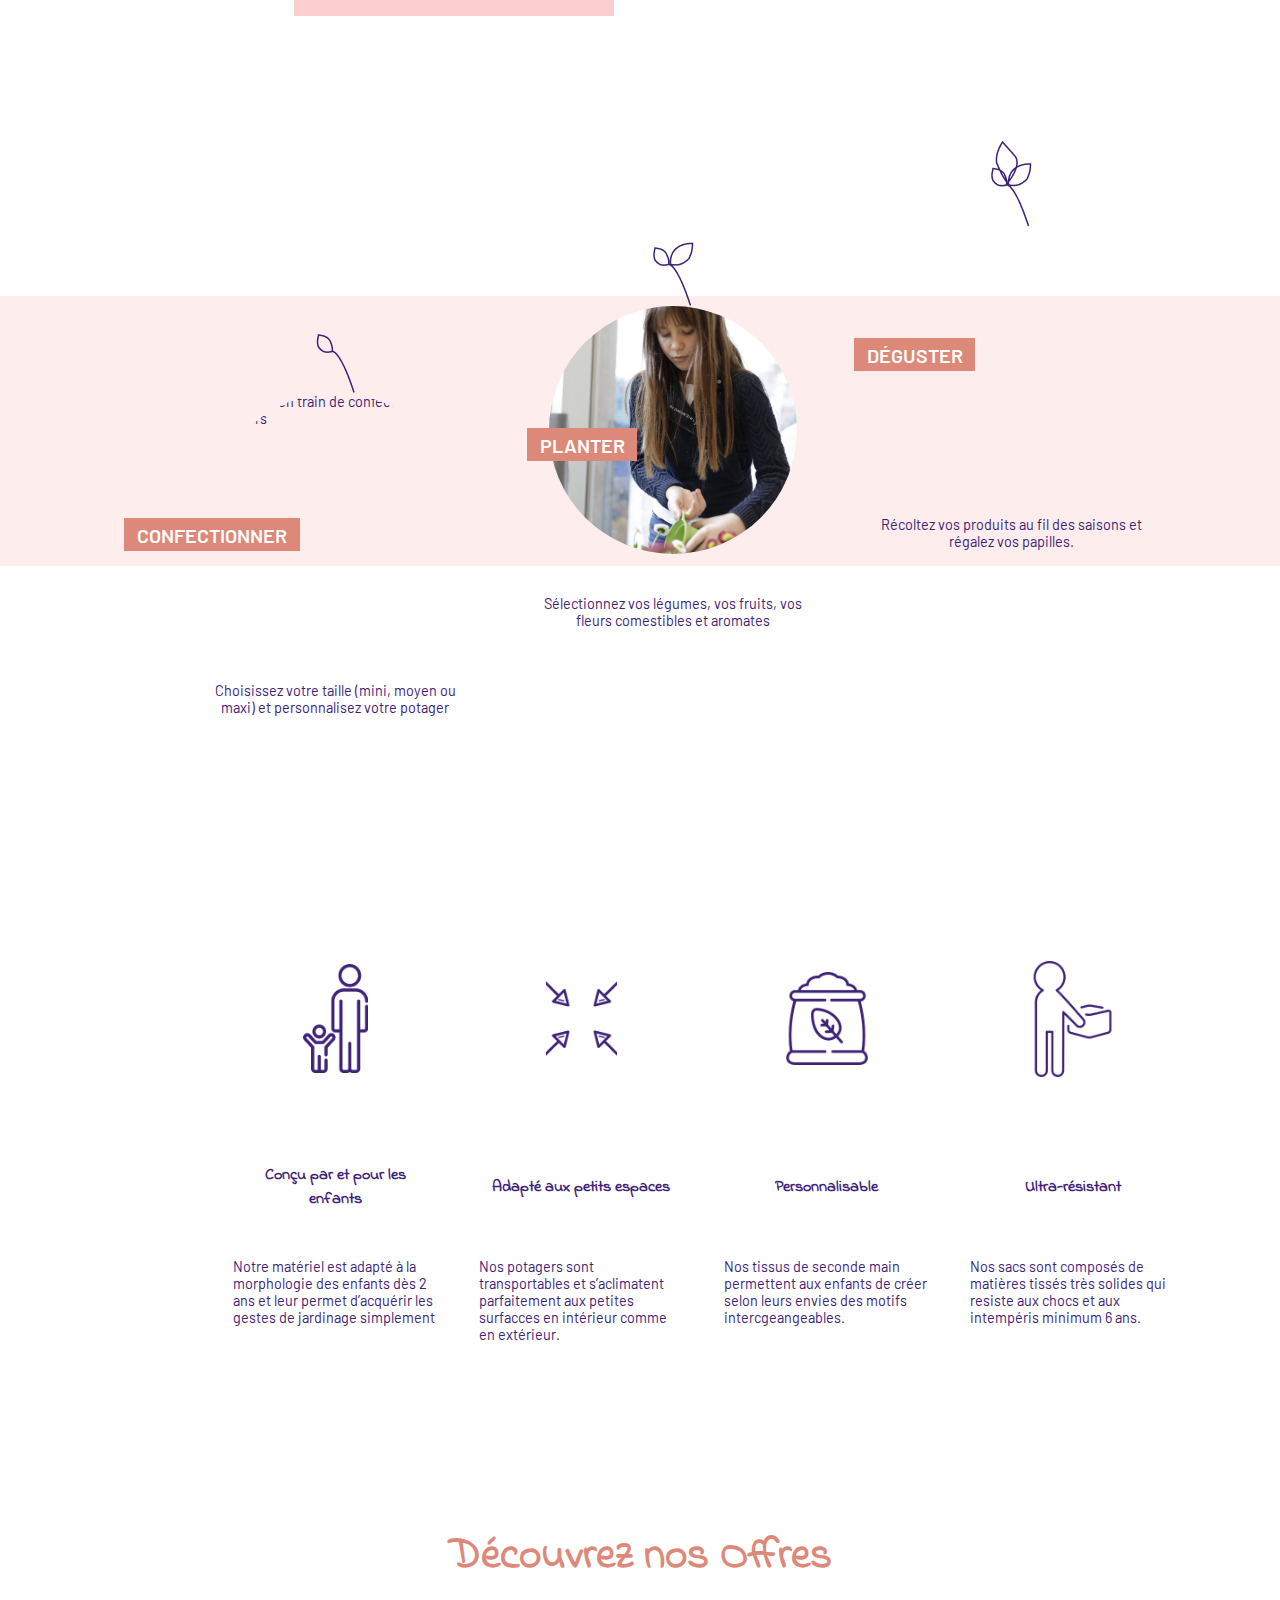
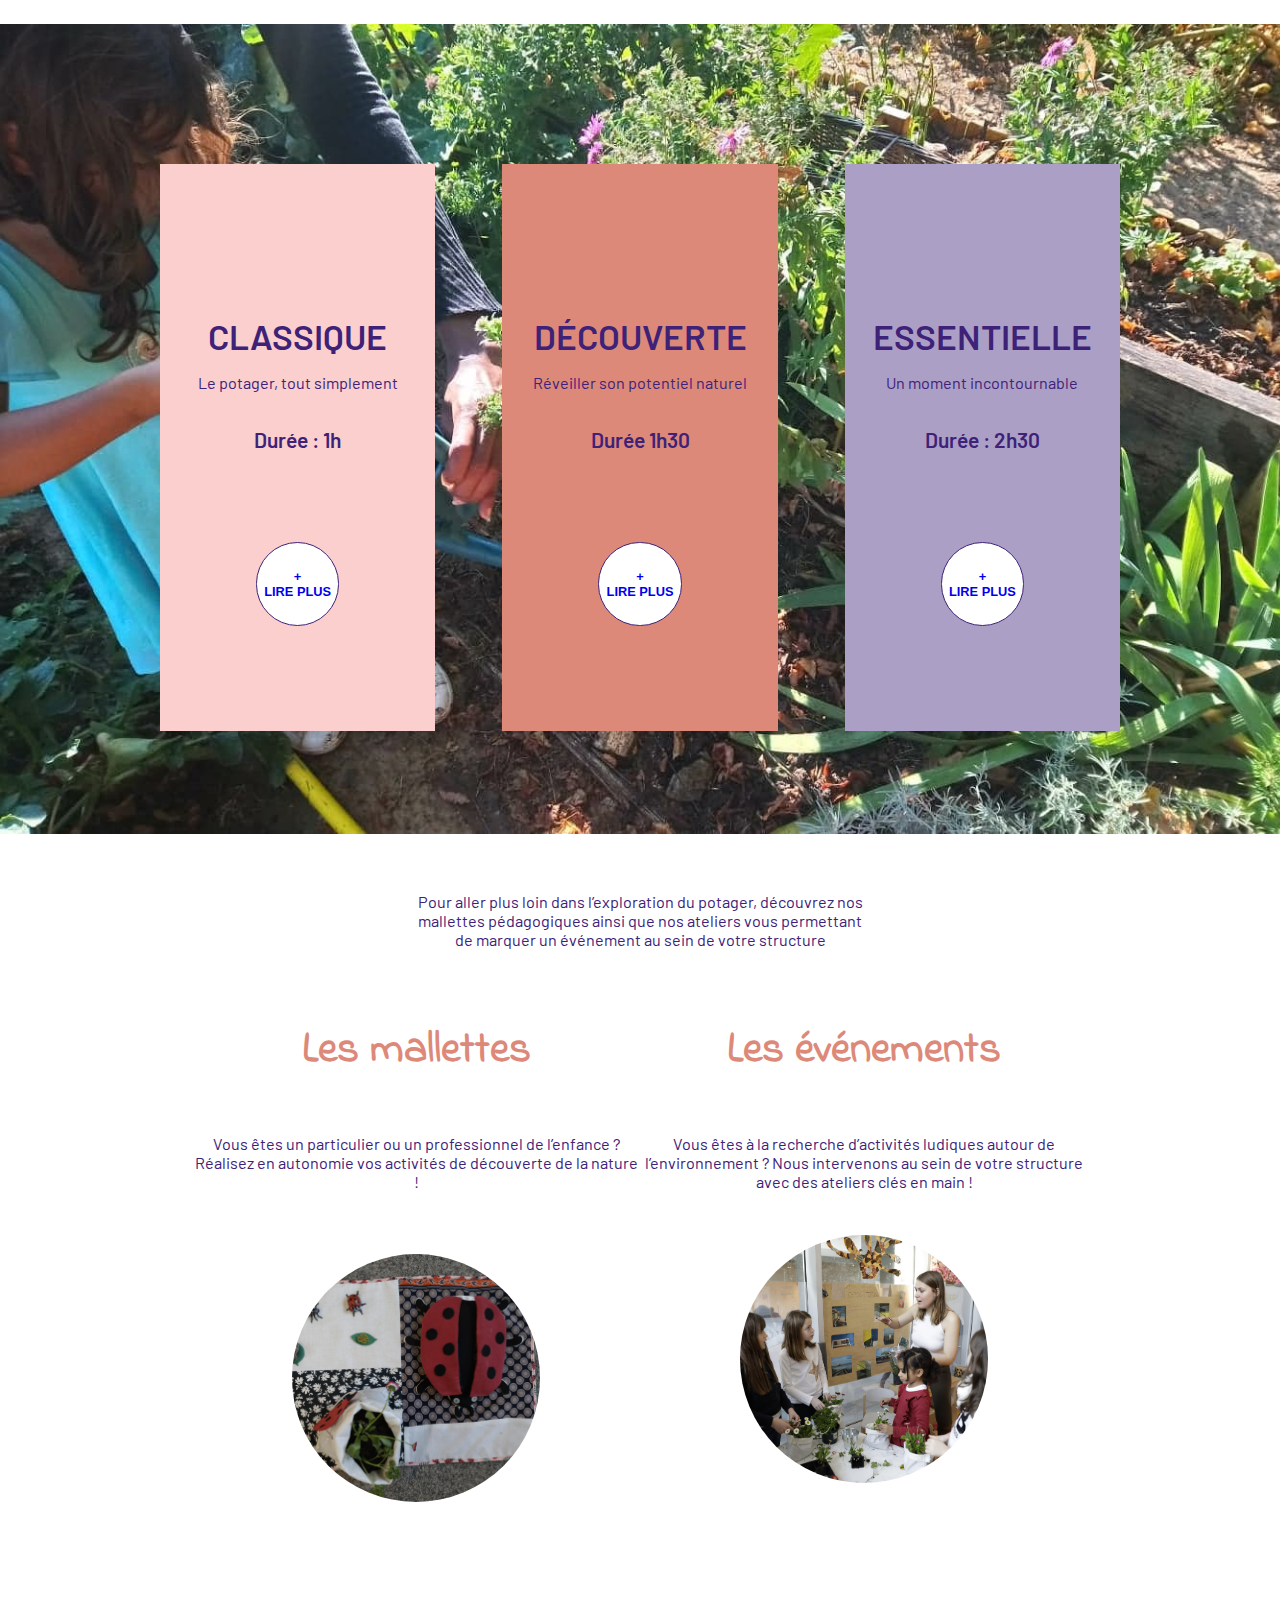
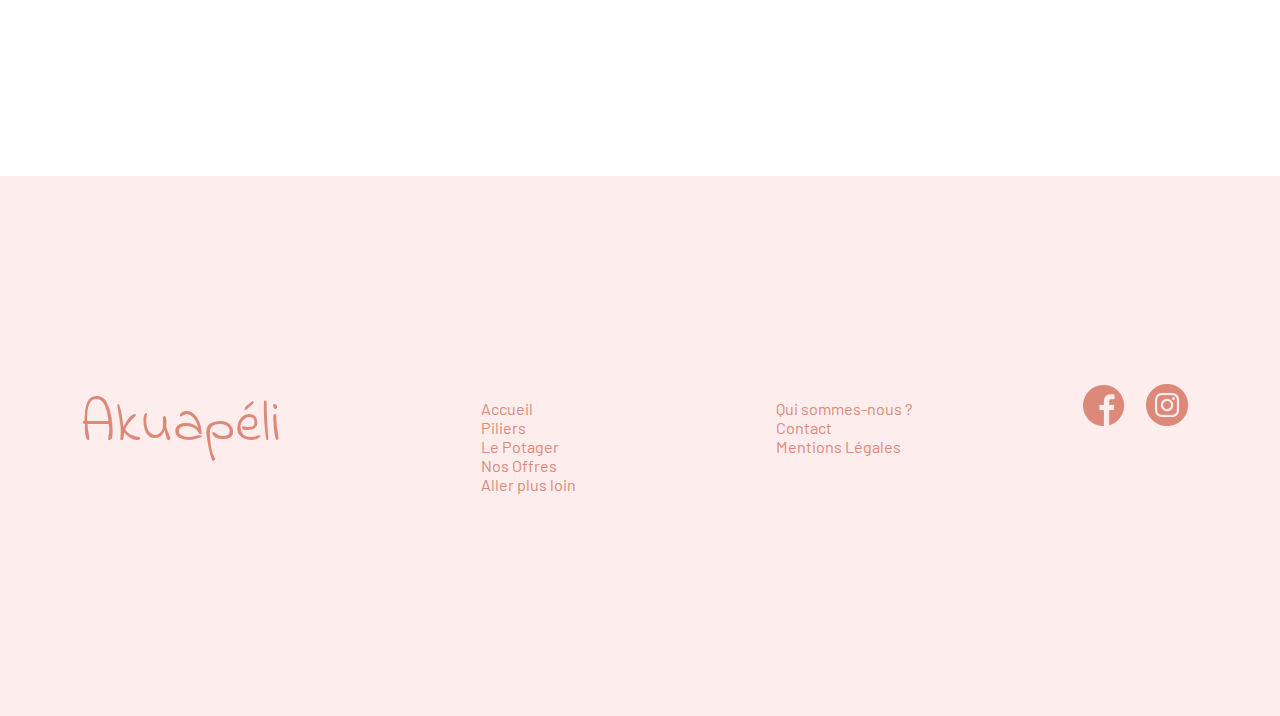
==== commit 50b1c228: "Add minor changes" ====
--- a/index.html
+++ b/index.html
@@ -456,8 +456,4 @@
     
 </body>
 
-<<<<<<< HEAD:OnePage.html
 </html>
-=======
-</html>
->>>>>>> master:index.html
